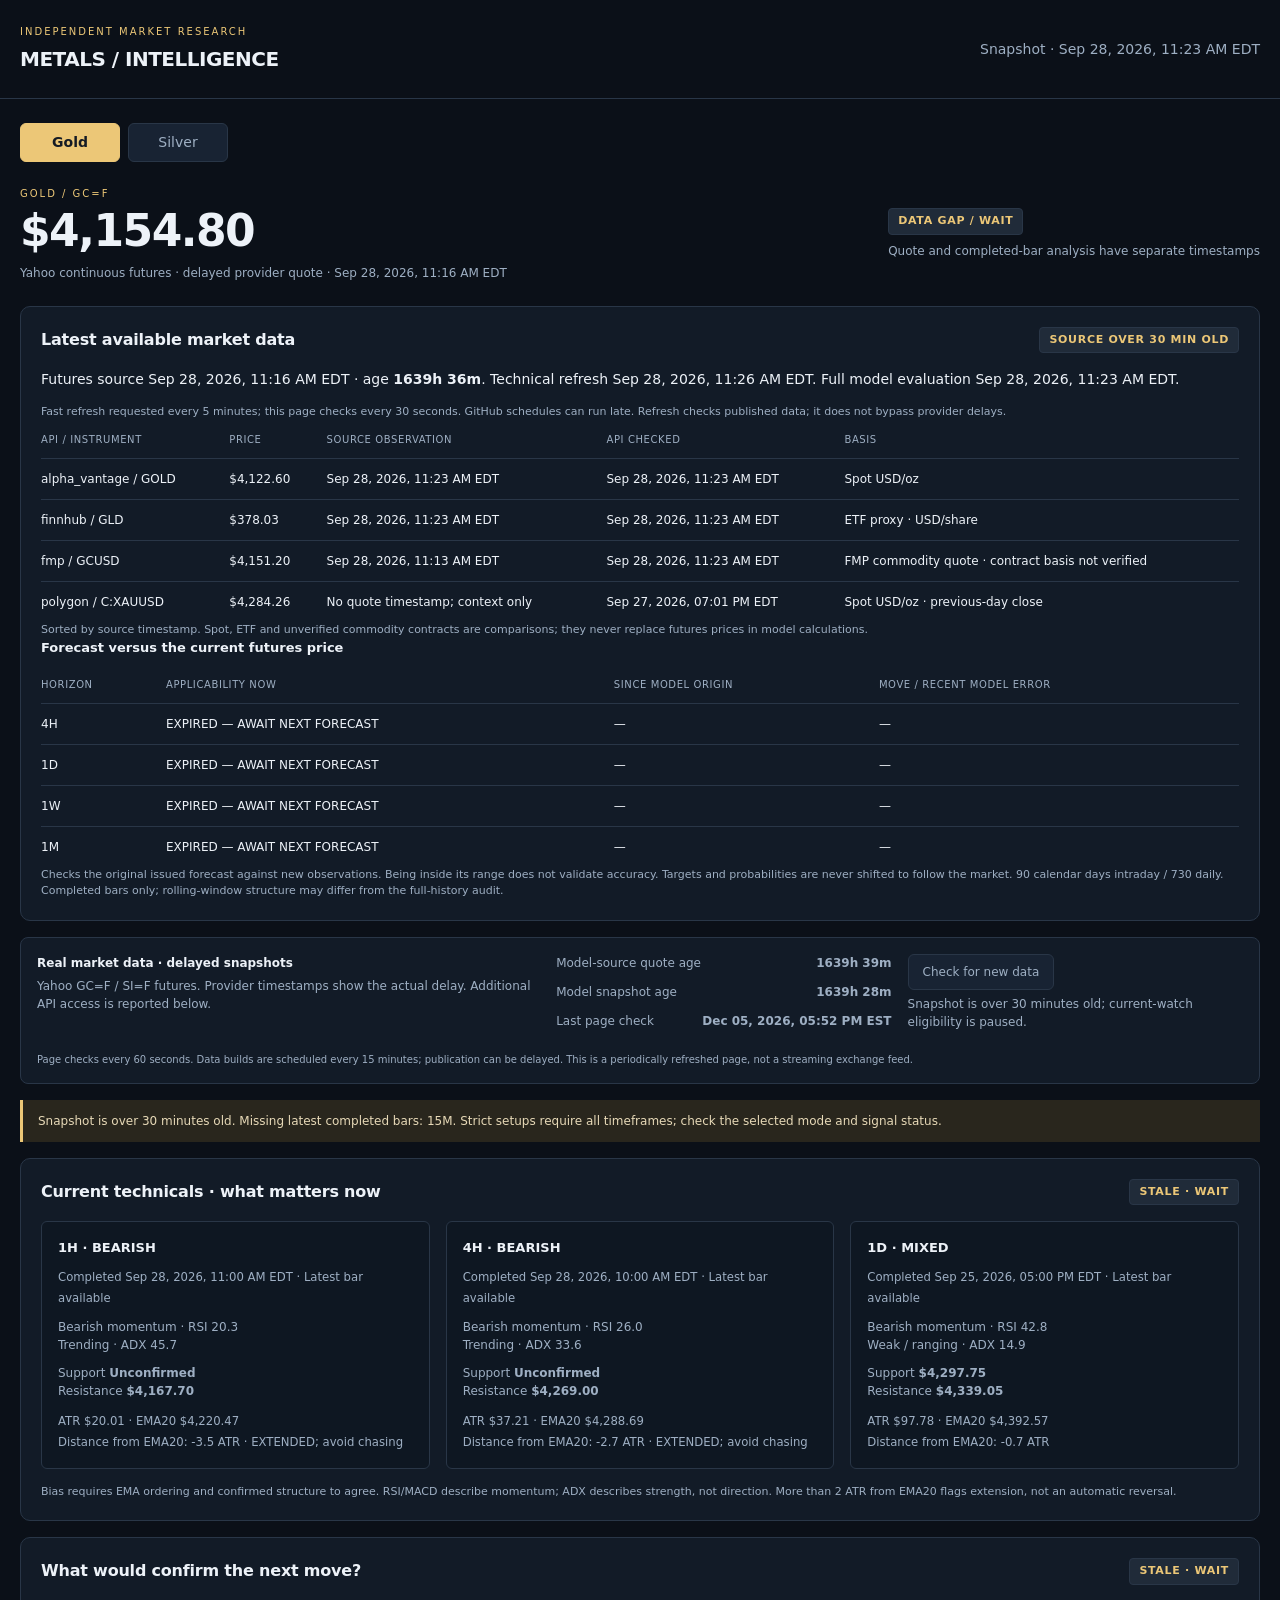
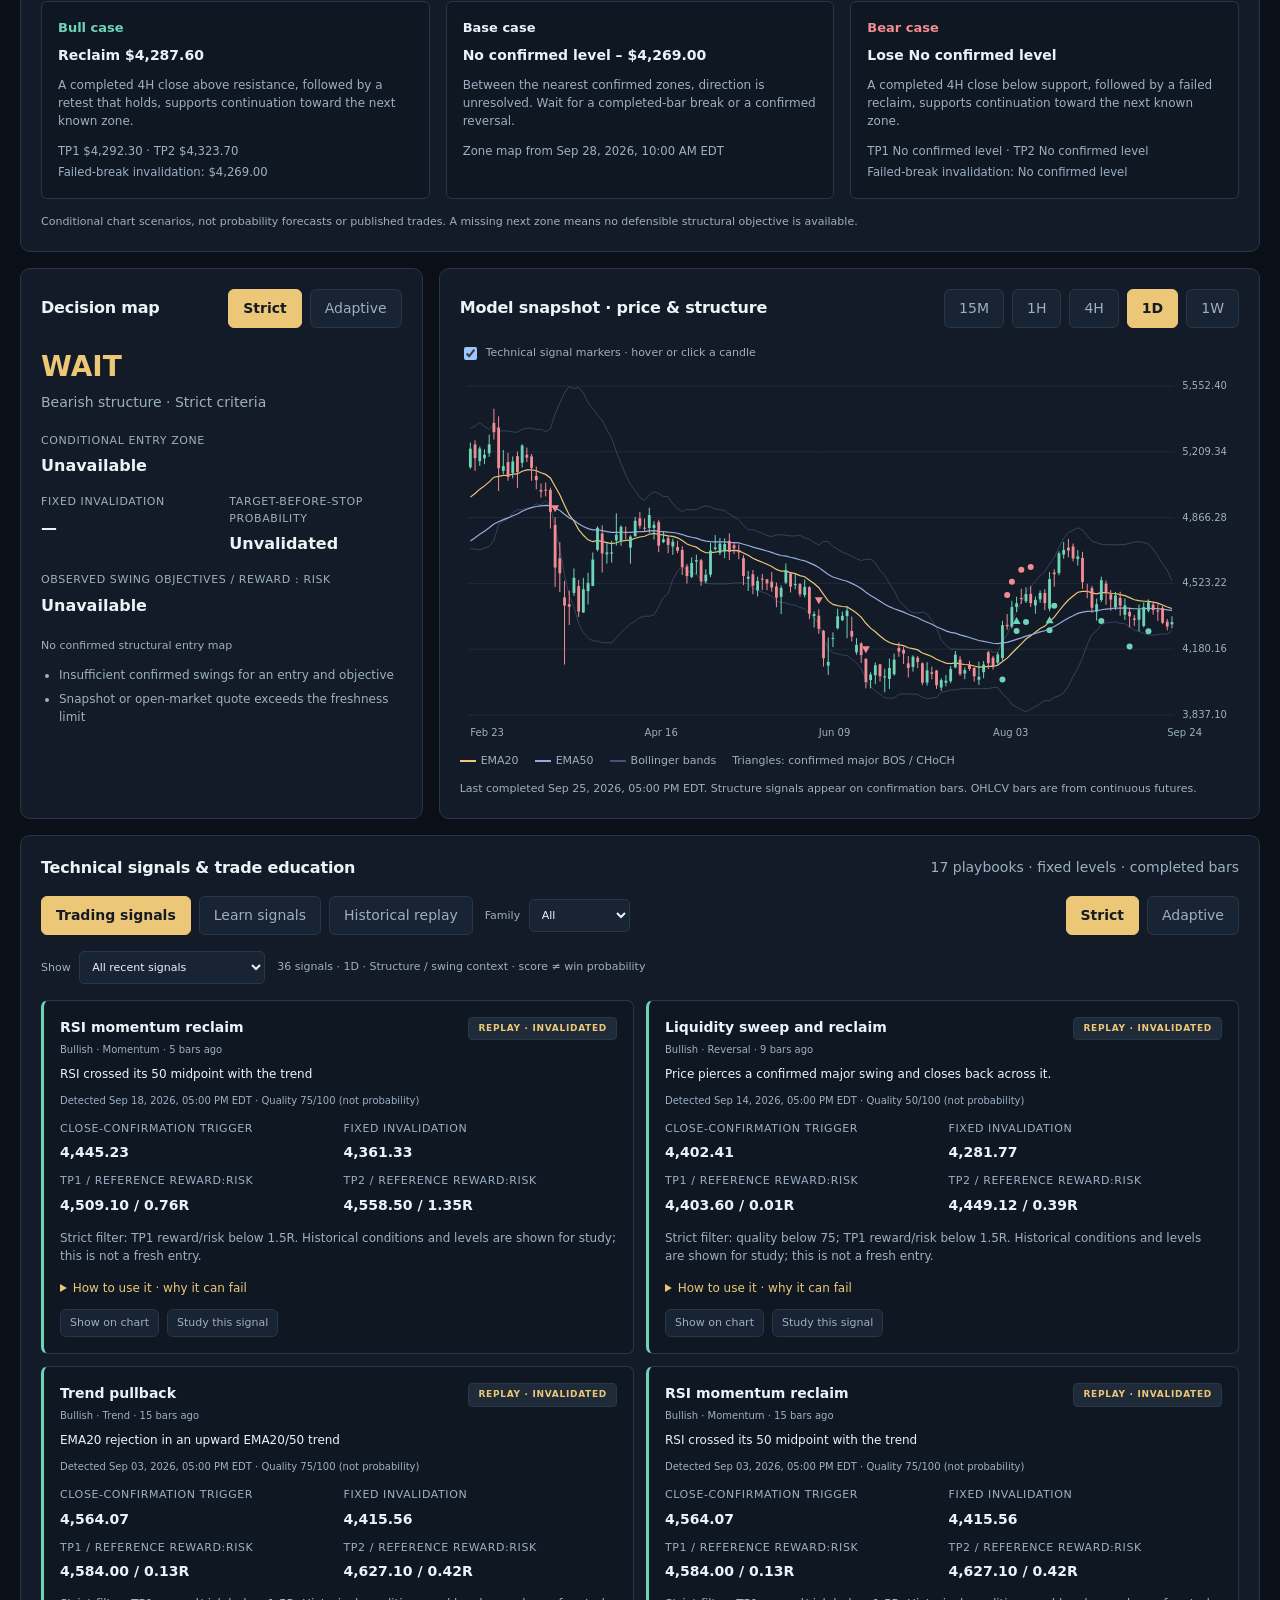
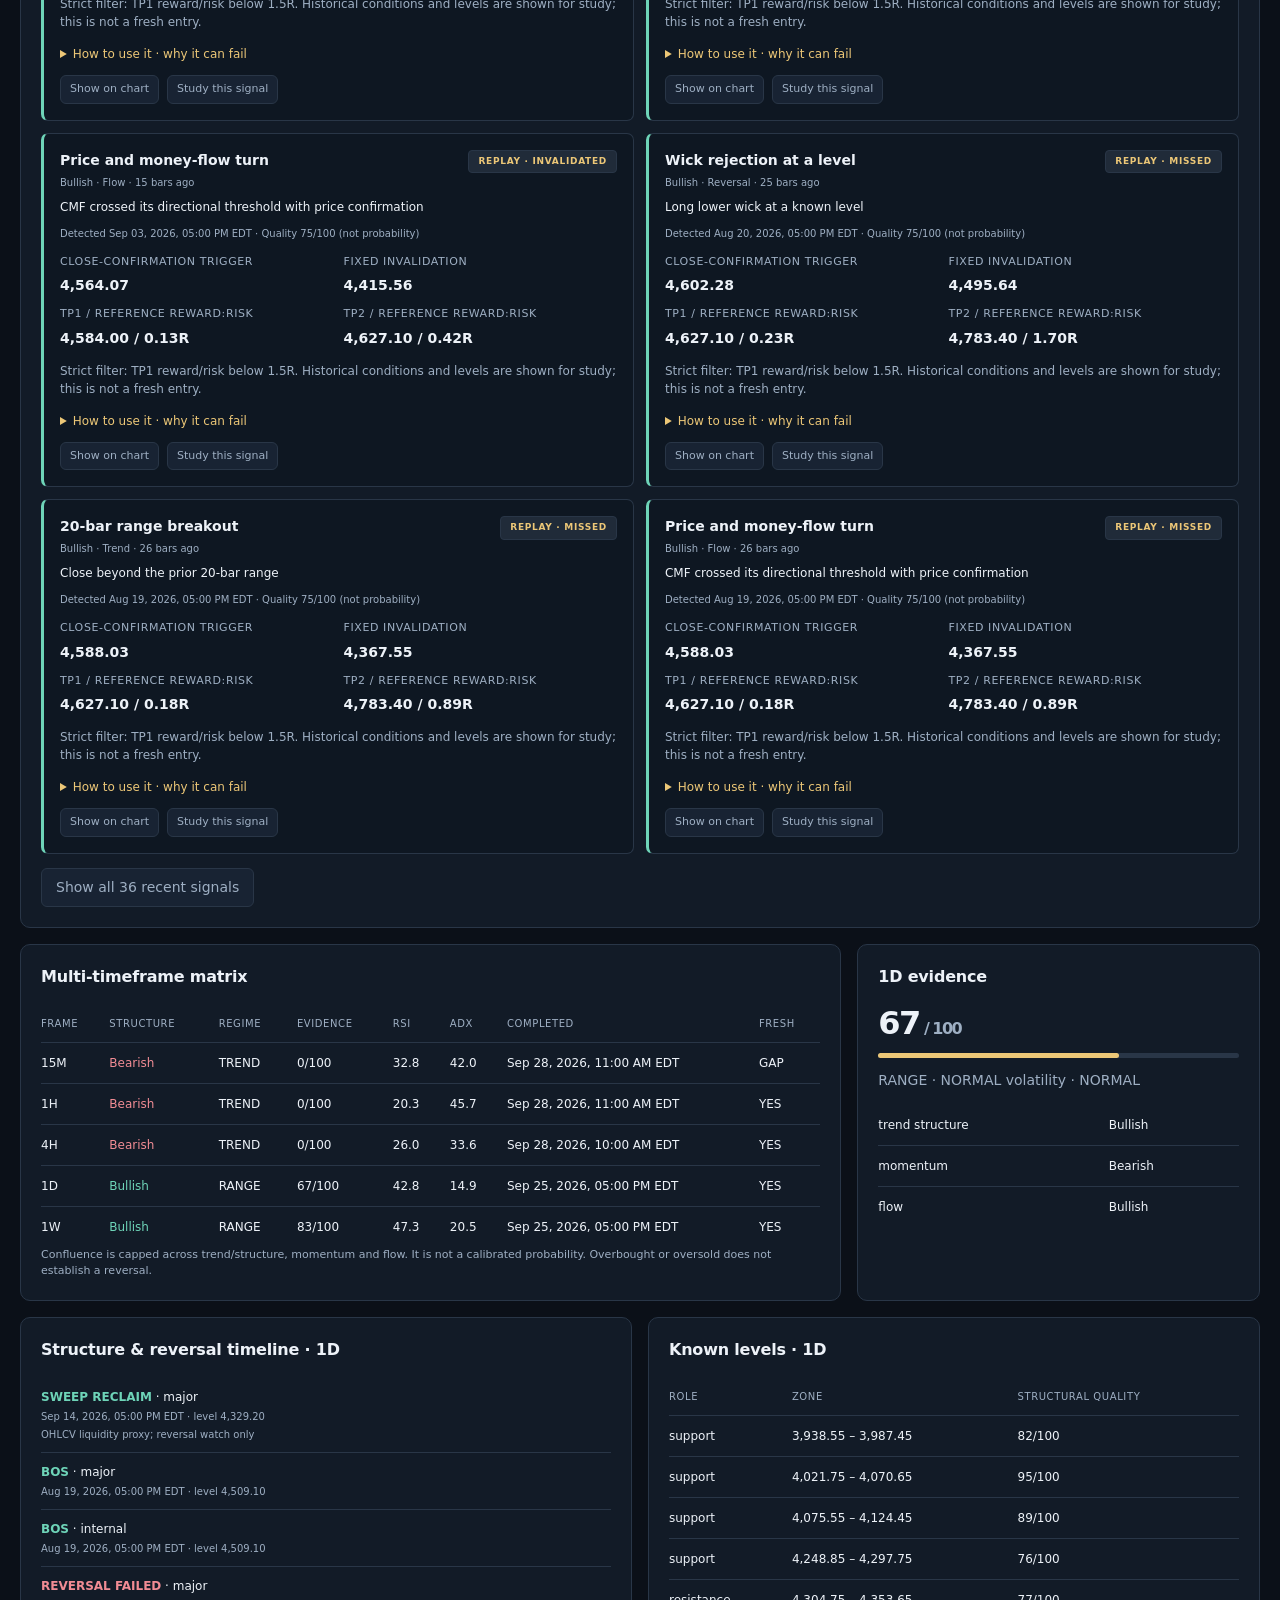
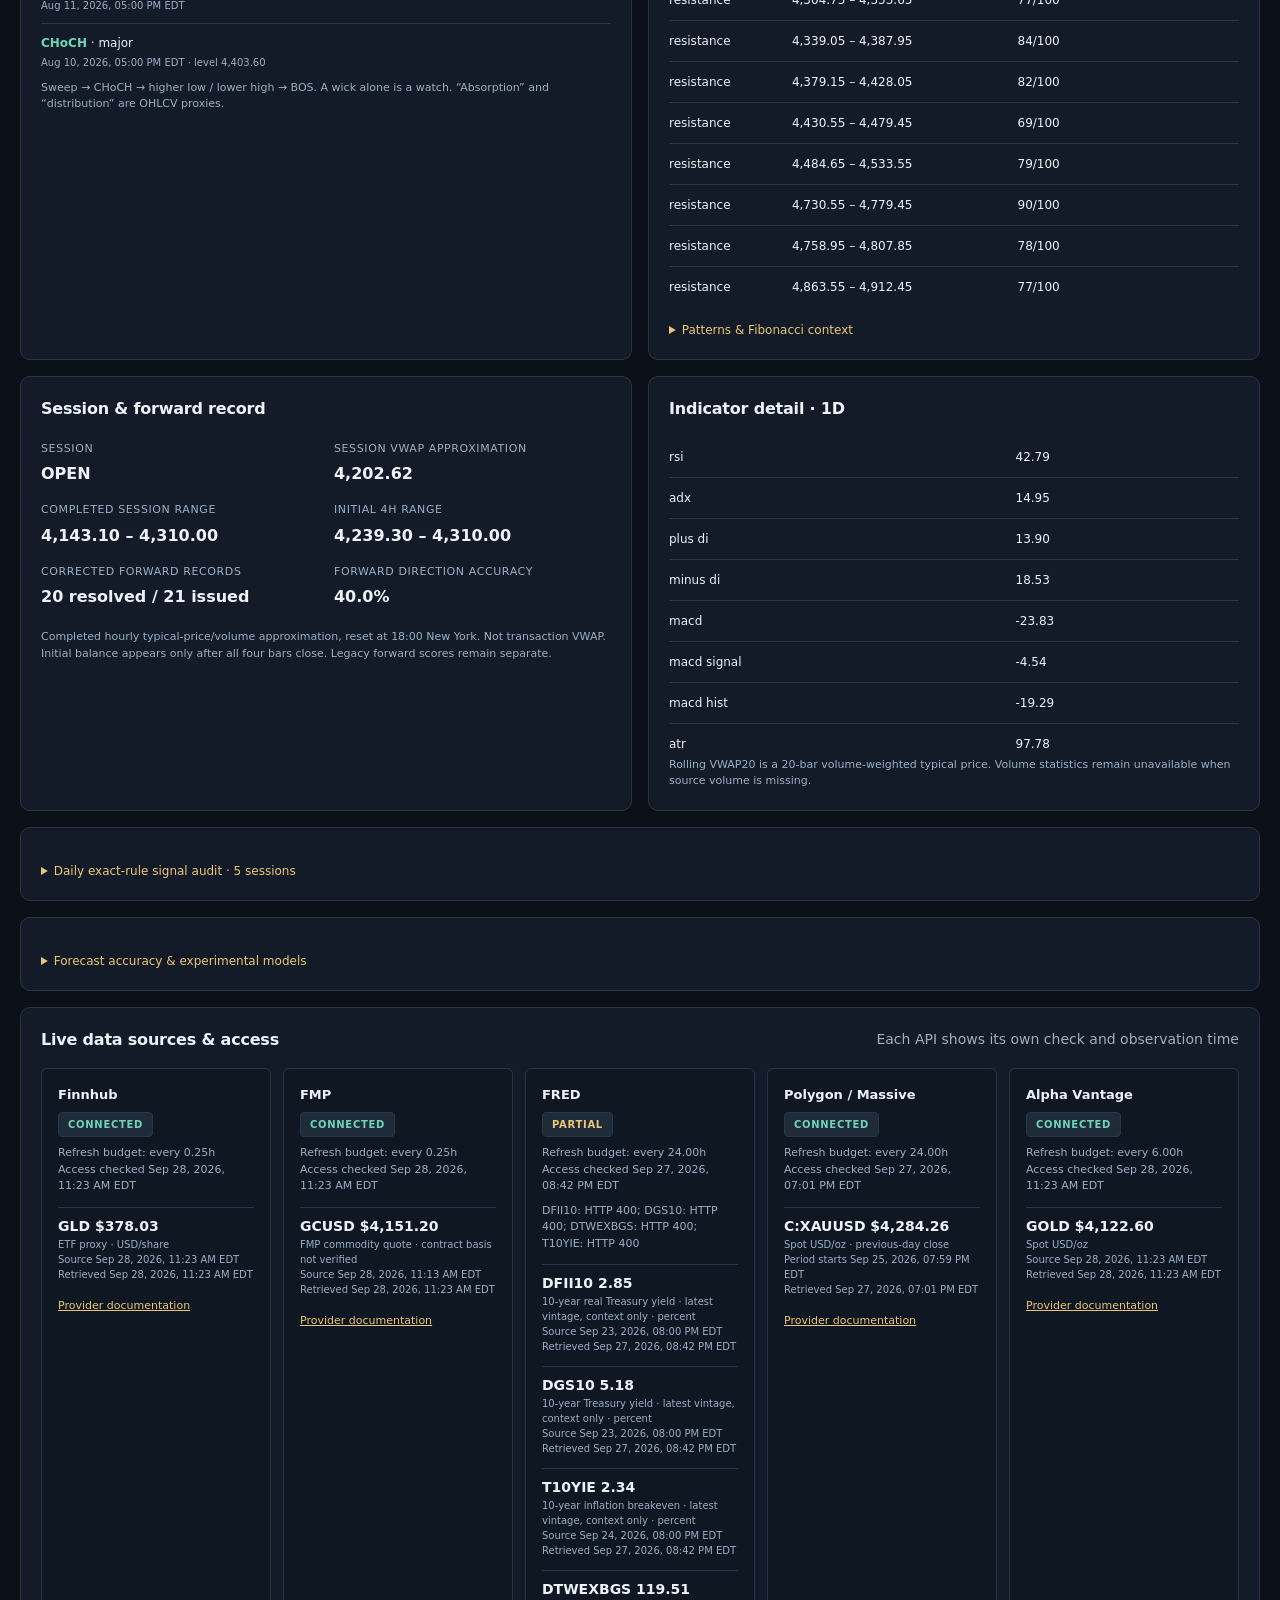
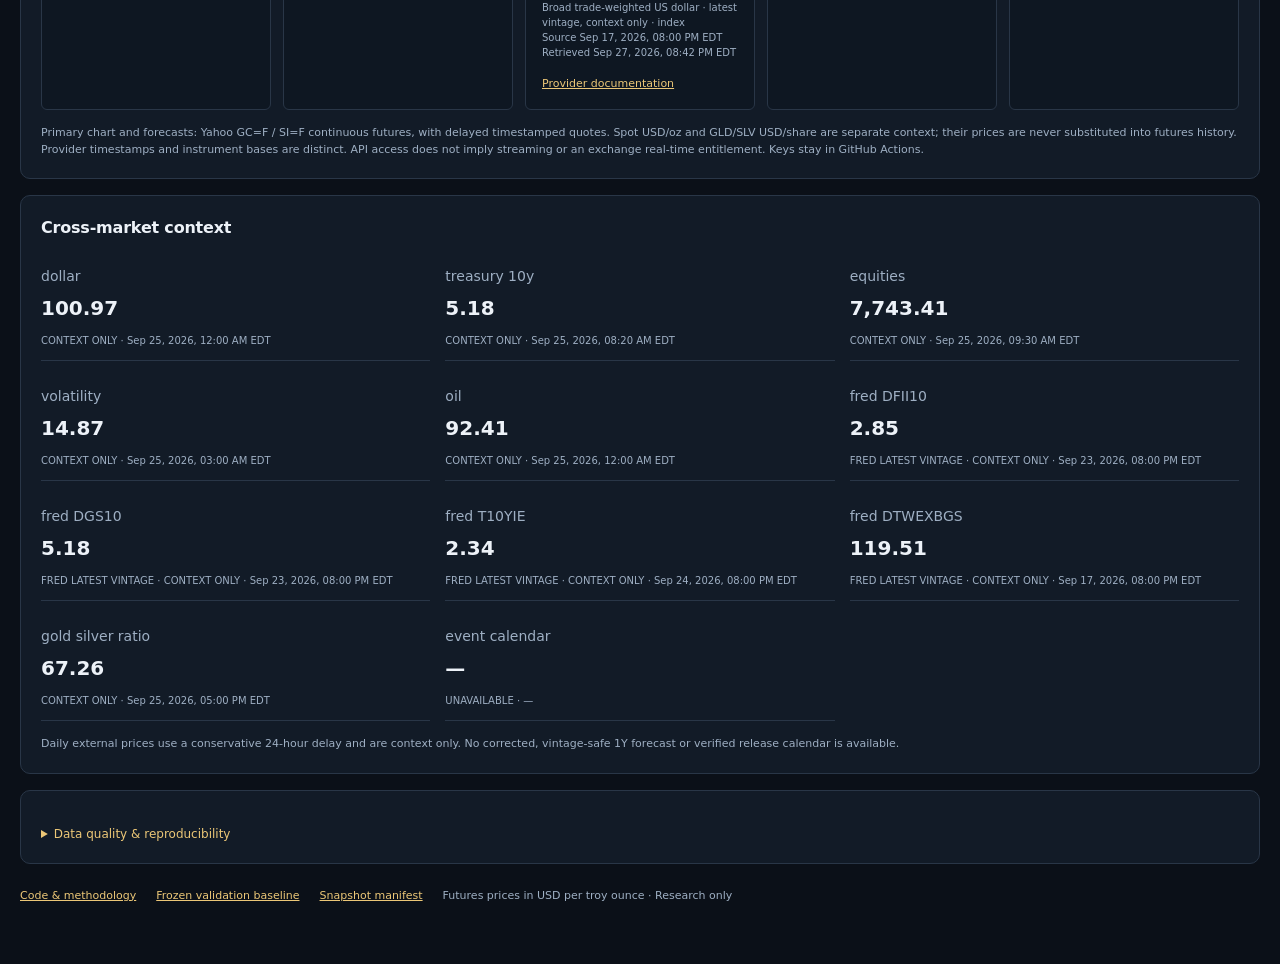
==== index.html @ 4da3e361 "Display Eastern timestamps and evaluate robust calibrated metals forecasts" ====
<!doctype html>
<html lang="en"><head><meta charset="utf-8"><meta name="viewport" content="width=device-width,initial-scale=1"><meta name="theme-color" content="#0b1018"><title>Metals Intelligence · Gold & Silver</title>
<style>
:root{color-scheme:dark;--bg:#0b1018;--panel:#121b27;--line:#293647;--text:#edf2f8;--muted:#9eafc3;--gold:#ecc777;--green:#6ed4b8;--red:#f18c94}*{box-sizing:border-box}body{margin:0;background:var(--bg);color:var(--text);font:14px/1.5 system-ui,-apple-system,Segoe UI,sans-serif}button,a{touch-action:manipulation}button{font:inherit;cursor:pointer}button:focus-visible,a:focus-visible{outline:2px solid var(--gold);outline-offset:3px}header{border-bottom:1px solid var(--line);padding:24px max(20px,calc((100vw - 1400px)/2));display:flex;justify-content:space-between;gap:20px;align-items:center}.brand{font-size:20px;font-weight:750;letter-spacing:-.5px}.eyebrow{text-transform:uppercase;letter-spacing:2px;font-size:10px;color:var(--gold);margin-bottom:5px}main{max-width:1440px;margin:auto;padding:24px 20px 60px}.muted,small{color:var(--muted)}.tabs,.controls{display:flex;gap:8px;flex-wrap:wrap}button{background:#182333;color:var(--muted);border:1px solid var(--line);border-radius:6px;padding:8px 14px}button[aria-pressed=true]{background:var(--gold);border-color:var(--gold);color:#151b24;font-weight:700}.asset-tabs button{min-width:100px}.topline{display:flex;justify-content:space-between;align-items:center;gap:20px;margin:24px 0}.price{font-size:44px;line-height:1.15;font-variant-numeric:tabular-nums;font-weight:700;letter-spacing:-1.5px}.symbol{font-size:12px;color:var(--muted);margin-top:7px}.badge{display:inline-block;padding:4px 9px;border:1px solid var(--line);border-radius:4px;font-size:11px;font-weight:750;letter-spacing:.7px;background:#202b39}.badge.wait{color:var(--gold)}.badge.up{color:var(--green)}.badge.down{color:var(--red)}.grid{display:grid;grid-template-columns:repeat(12,minmax(0,1fr));gap:16px}.panel{background:var(--panel);border:1px solid var(--line);border-radius:10px;padding:20px;min-width:0}.span4{grid-column:span 4}.span6{grid-column:span 6}.span8{grid-column:span 8}.span12{grid-column:span 12}h1,h2,h3,p{margin-top:0}h1{font-size:20px;margin-bottom:5px}h2{font-size:16px;letter-spacing:-.2px;margin-bottom:16px}h3{font-size:13px;margin-bottom:8px}.panel-head{display:flex;align-items:center;justify-content:space-between;gap:14px;margin-bottom:16px}.panel-head h2{margin:0}.setup-state{font-size:28px;font-weight:750;margin:18px 0 4px;color:var(--gold)}.metrics{display:grid;grid-template-columns:repeat(2,minmax(0,1fr));gap:16px;margin:20px 0}.metric span{display:block;color:var(--muted);font-size:11px;text-transform:uppercase;letter-spacing:.6px;margin-bottom:5px}.metric strong{font-size:16px;font-weight:650;font-variant-numeric:tabular-nums}.metric.wide{grid-column:1/-1}.reasons{padding-left:18px;color:var(--muted);font-size:12px;margin-bottom:0}.reasons li{margin:6px 0}.forecast-grid{display:grid;grid-template-columns:repeat(4,minmax(0,1fr));gap:12px}.forecast{padding:16px;background:#0e1722;border:1px solid var(--line);border-radius:7px}.forecast h3{font-size:14px}.forecast .headline{font-size:21px;font-weight:700;margin:10px 0}.forecast small{font-size:11px}details{margin-top:14px}summary{cursor:pointer;color:var(--gold);font-size:12px}details p{font-size:12px;color:var(--muted);margin:10px 0}.chart-wrap{height:370px;position:relative}canvas{width:100%;height:100%;display:block}.chart-tip{position:absolute;top:8px;left:8px;background:#0b1018e8;color:var(--text);font-size:11px;pointer-events:none;padding:6px;border-radius:3px;display:none}.legend{display:flex;gap:16px;font-size:11px;color:var(--muted);margin:12px 0;flex-wrap:wrap}.legend i{display:inline-block;width:16px;height:2px;vertical-align:middle;margin-right:5px}.table-wrap{overflow-x:auto}table{border-collapse:collapse;width:100%;font-size:12px;font-variant-numeric:tabular-nums}th{text-align:left;color:var(--muted);font-weight:500;font-size:10px;text-transform:uppercase;letter-spacing:.6px}td,th{padding:11px 8px;border-bottom:1px solid var(--line);white-space:nowrap}td:first-child,th:first-child{padding-left:0}tr:last-child td{border-bottom:0}.uptext{color:var(--green)}.downtext{color:var(--red)}.event-list{max-height:290px;overflow:auto}.event{padding:10px 0;border-bottom:1px solid var(--line);font-size:12px}.event:last-child{border:0}.event strong{font-weight:600}.event small{display:block;font-size:10px;margin-top:3px}.context-grid{display:grid;grid-template-columns:repeat(3,minmax(0,1fr));gap:15px}.context-item{border-bottom:1px solid var(--line);padding:10px 0}.context-item strong{display:block;font-size:20px;margin:6px 0}.context-item small{font-size:10px}.notice{padding:12px 15px;margin-bottom:16px;border-left:3px solid var(--gold);background:#29261d;color:#e7d9b7;font-size:12px}.error{color:var(--red);white-space:pre-wrap}.footnote{font-size:11px;color:var(--muted);margin-bottom:0}footer{margin-top:24px;color:var(--muted);font-size:11px;display:flex;gap:20px;flex-wrap:wrap}a{color:var(--gold)}.loading{padding:70px 0;color:var(--muted)}.scorebar{height:5px;border-radius:3px;background:#293647;margin:12px 0}.scorebar span{display:block;height:5px;background:var(--gold);border-radius:3px}.hidden{display:none}
@media(max-width:1000px){.span4,.span8{grid-column:span 12}.forecast-grid{grid-template-columns:repeat(2,minmax(0,1fr))}.chart-wrap{height:330px}}@media(max-width:650px){header{align-items:flex-start;padding:20px}.brand{font-size:17px}header .muted{font-size:10px}.span6{grid-column:span 12}.panel{padding:15px}.topline{align-items:flex-start;flex-direction:column}.price{font-size:36px}.context-grid{grid-template-columns:repeat(2,minmax(0,1fr))}.panel-head{align-items:flex-start;flex-direction:column}.controls button{padding:6px 10px}.forecast-grid{gap:8px}.forecast{padding:12px}.chart-wrap{height:290px}main{padding:20px 12px 40px}}
</style><link rel="stylesheet" href="assets/signals.css">
<link rel="stylesheet" href="assets/evidence.css?v=3"></head><body>
<header><div><div class="eyebrow">Independent market research</div><div class="brand">METALS / INTELLIGENCE</div></div><div class="muted" id="snapshot-time">Loading snapshot…</div></header>
<main><nav class="tabs asset-tabs" aria-label="Asset"><button id="gold-tab" data-asset="gold" aria-pressed="true">Gold</button><button id="silver-tab" data-asset="silver" aria-pressed="false">Silver</button></nav>
<div id="loading" class="loading" role="status">Loading the latest coherent market snapshot…</div><div id="app" class="hidden" data-asset="gold"></div>
<footer><a href="https://github.com/samin110597-create/Gold-Price-Prediction-LSTM">Code & methodology</a><a href="https://github.com/samin110597-create/Gold-Price-Prediction-LSTM/blob/master/VALIDATION_BASELINE.md">Frozen validation baseline</a><a href="data/run_manifest.json">Snapshot manifest</a><span>Futures prices in USD per troy ounce · Research only</span></footer>
</main>
<script src="assets/time.js?v=1"></script>
<script src="assets/signals.js?v=2"></script>
<script src="assets/evidence.js?v=7"></script>
<script src="assets/feed.js?v=4"></script>
<script src="assets/live.js?v=1"></script>
<script>
'use strict';
let data,asset='gold',mode='Strict',tf='1d';
const $=s=>document.querySelector(s);
const escape=s=>String(s??'—').replace(/[&<>"']/g,c=>({'&':'&amp;','<':'&lt;','>':'&gt;','"':'&quot;',"'":'&#39;'}[c]));
const n=(x,d=2)=>Number.isFinite(x)?x.toLocaleString('en-US',{minimumFractionDigits:d,maximumFractionDigits:d}):'—';
const pct=x=>Number.isFinite(x)?n(x*100,1)+'%':'—';
const pp=x=>Number.isFinite(x)?(x>0?'+':'')+n(x*100,1)+' pp':'—';
const time=easternTime;
const direction=d=>d>0?'Bullish':d<0?'Bearish':'Neutral';
const badge=(text,kind='wait')=>'<span class="badge '+kind+'">'+escape(text)+'</span>';
function render(){
const a=data.assets[asset],snapshotStale=snapshotIsStale()||quoteIsStale(),s={...a.setups[mode]},detail=a.timeframes[tf],e=detail.evidence;
if(snapshotStale){s.action='WAIT';s.reasons=[...s.reasons,'Snapshot or open-market quote exceeds the freshness limit']}
$('#app').classList.remove('hidden');$('#app').dataset.asset=asset;$('#app').dataset.runId=data.run_id;
$('#snapshot-time').textContent='Snapshot · '+time(data.asof);
document.querySelectorAll('[data-asset]').forEach(b=>{if(b.tagName==='BUTTON')b.setAttribute('aria-pressed',b.dataset.asset===asset)});
const current=currentAsset(),displayQuote=newestFuturesQuote();
const technical=current||a,technicalStale=Date.now()-Date.parse(current?.asof||data.asof)>1800000;
const levels=detail.structure.levels;
const fcards=forecastCards(a,snapshotStale);
const indicators=['rsi','adx','plus_di','minus_di','macd','macd_signal','macd_hist','atr','stoch_k','stoch_d','mfi','cmf','relative_volume','rolling_vwap20','ema9','ema20','ema50','ema100','ema200','sma50','sma200','bb_upper','bb_lower','donchian_high','donchian_low'];
$('#app').innerHTML=
'<div class="topline"><div><div class="eyebrow">'+a.name+' / '+a.symbol+'</div><div class="price" data-testid="price">$'+n(displayQuote.price)+'</div><div class="symbol">'+escape(displayQuote.basis)+' · '+time(displayQuote.time)+'</div></div><div>'+badge(a.fresh&&!snapshotStale?'LATEST COMPLETED BARS':'DATA GAP / WAIT',a.fresh&&!snapshotStale?'up':'wait')+'<div class="symbol">Quote and completed-bar analysis have separate timestamps</div></div></div>'+
currentPanel()+feedPanel()+
((!a.fresh||snapshotStale)?'<div class="notice">'+(snapshotIsStale()?'Snapshot is over 30 minutes old. ':quoteIsStale()?'Quote or intraday bars are stale. ':'')+'Missing latest completed bars: '+escape(Object.entries(a.timeframes).filter(([t,d])=>!d.quality.latest_expected_bar_present).map(([t])=>t.toUpperCase()).join(', ')||'none')+'. Strict setups require all timeframes; check the selected mode and signal status.</div>':'')+
'<div class="grid">'+technicalBrief(technical,technicalStale)+
pricePaths(technical,technicalStale||!technical.technical_brief.rows.find(r=>r.timeframe==='4H')?.fresh)+
'<section class="panel span4"><div class="panel-head"><h2>Decision map</h2><div class="controls"><button data-mode="Strict" aria-pressed="'+(mode==='Strict')+'">Strict</button><button data-mode="Adaptive" aria-pressed="'+(mode==='Adaptive')+'">Adaptive</button></div></div><div class="setup-state" data-testid="setup-state">'+escape(s.action)+'</div><div class="muted">'+direction(s.direction)+' structure · '+escape(mode)+' criteria</div><div class="metrics"><div class="metric wide"><span>Conditional entry zone</span><strong>'+(s.entry_zone?'$'+n(s.entry_zone[0])+' – $'+n(s.entry_zone[1]):'Unavailable')+'</strong></div><div class="metric"><span>Fixed invalidation</span><strong>'+n(s.stop)+'</strong></div><div class="metric"><span>Target-before-stop probability</span><strong>Unvalidated</strong></div><div class="metric wide"><span>Observed swing objectives / reward : risk</span><strong>'+(s.targets.length?s.targets.map((t,i)=>n(t)+' / '+n(s.risk_reward[i])+'R').join(' · '):'Unavailable')+'</strong></div></div><p class="footnote">'+escape(s.trigger||'No confirmed structural entry map')+'</p><ul class="reasons">'+s.reasons.map(r=>'<li>'+escape(r)+'</li>').join('')+'</ul>'+(s.issued_at?'<p class="footnote" style="margin-top:14px">Levels frozen '+time(s.issued_at)+' · '+escape(s.id)+'</p>':'')+'</section>'+
'<section class="panel span8"><div class="panel-head"><h2>Model snapshot · price & structure</h2><div class="controls" aria-label="Chart timeframe">'+['15m','1h','4h','1d','1w'].map(t=>'<button data-tf="'+t+'" aria-pressed="'+(tf===t)+'">'+t.toUpperCase()+'</button>').join('')+'</div></div><label class="marker-control"><input type="checkbox" id="signal-markers" '+(signalMarkers?'checked':'')+'> Technical signal markers · hover or click a candle</label><div class="chart-wrap"><canvas id="chart" role="img" aria-label="'+a.name+' '+tf+' completed candlestick chart"></canvas><div id="chart-tip" class="chart-tip"></div></div><div class="legend"><span><i style="background:#ecc777"></i>EMA20</span><span><i style="background:#97acde"></i>EMA50</span><span><i style="background:#445573"></i>Bollinger bands</span><span>Triangles: confirmed major BOS / CHoCH</span></div><p class="footnote">Last completed '+time(detail.last_completed)+'. Structure signals appear on confirmation bars. OHLCV bars are from continuous futures.</p></section>'+
signalPanel(a,detail)+
'<section class="panel span8"><h2>Multi-timeframe matrix</h2><div class="table-wrap"><table><thead><tr><th>Frame</th><th>Structure</th><th>Regime</th><th>Evidence</th><th>RSI</th><th>ADX</th><th>Completed</th><th>Fresh</th></tr></thead><tbody>'+Object.entries(a.timeframes).map(([t,d])=>'<tr><td>'+t.toUpperCase()+'</td><td class="'+(d.structure.direction>0?'uptext':d.structure.direction<0?'downtext':'')+'">'+direction(d.structure.direction)+'</td><td>'+d.evidence.regime+'</td><td>'+n(d.evidence.score,0)+'/100</td><td>'+n(d.indicators.rsi,1)+'</td><td>'+n(d.indicators.adx,1)+'</td><td>'+time(d.last_completed)+'</td><td>'+ (d.quality.latest_expected_bar_present?'YES':'GAP')+'</td></tr>').join('')+'</tbody></table></div><p class="footnote">Confluence is capped across trend/structure, momentum and flow. It is not a calibrated probability. Overbought or oversold does not establish a reversal.</p></section>'+
'<section class="panel span4"><h2>'+tf.toUpperCase()+' evidence</h2><div class="price" style="font-size:32px">'+n(e.score,0)+'<small style="font-size:16px"> / 100</small></div><div class="scorebar"><span style="width:'+e.score+'%"></span></div><p class="muted">'+escape(e.regime)+' · '+escape(e.volatility)+' volatility · '+escape(e.extension)+'</p><div class="table-wrap"><table>'+Object.entries(e.votes).map(([k,v])=>'<tr><td>'+escape(k.replaceAll('_',' '))+'</td><td>'+direction(v)+'</td></tr>').join('')+'</table></div></section>'+
'<section class="panel span6"><h2>Structure & reversal timeline · '+tf.toUpperCase()+'</h2><div class="event-list">'+detail.structure.events.slice(-16).reverse().map(ev=>'<div class="event"><strong class="'+(ev.direction>0?'uptext':'downtext')+'">'+escape(ev.kind.replaceAll('_',' '))+'</strong> · '+escape(ev.scope)+'<small>'+time(ev.time)+(ev.level?' · level '+n(ev.level):'')+'</small>'+(ev.note?'<small>'+escape(ev.note)+'</small>':'')+'</div>').join('')+'</div><p class="footnote" style="margin-top:12px">Sweep → CHoCH → higher low / lower high → BOS. A wick alone is a watch. “Absorption” and “distribution” are OHLCV proxies.</p></section>'+
'<section class="panel span6"><h2>Known levels · '+tf.toUpperCase()+'</h2><div class="table-wrap"><table><thead><tr><th>Role</th><th>Zone</th><th>Structural quality</th></tr></thead><tbody>'+levels.map(l=>'<tr><td>'+l.role+'</td><td>'+n(l.zone[0])+' – '+n(l.zone[1])+'</td><td>'+n(l.quality,0)+'/100</td></tr>').join('')+'</tbody></table></div><details><summary>Patterns & Fibonacci context</summary>'+detail.context.patterns.map(p=>'<p>'+escape(p.name)+' · '+escape(p.state)+' · neckline '+n(p.neckline)+' · objective '+n(p.objective)+'<br>'+escape(p.basis)+'</p>').join('')+'<p>'+detail.context.fibonacci.map(v=>pct(v.ratio)+': '+n(v.price)).join(' · ')+'</p><p>'+escape(detail.context.elliott)+'<br>'+escape(detail.context.wyckoff)+'</p></details></section>'+
'<section class="panel span6"><h2>Session & forward record</h2><div class="metrics"><div class="metric"><span>Session</span><strong>'+escape(a.session.status)+'</strong></div><div class="metric"><span>Session VWAP approximation</span><strong>'+n(a.session.session_vwap)+'</strong></div><div class="metric"><span>Completed session range</span><strong>'+n(a.session.low)+' – '+n(a.session.high)+'</strong></div><div class="metric"><span>Initial 4H range</span><strong>'+n(a.session.initial_four_hour_low)+' – '+n(a.session.initial_four_hour_high)+'</strong></div><div class="metric"><span>Corrected forward records</span><strong>'+a.forward.resolved+' resolved / '+a.forward.issued+' issued</strong></div><div class="metric"><span>Forward direction accuracy</span><strong>'+pct(a.forward.directional_accuracy)+'</strong></div></div><p class="footnote">'+escape(a.session.vwap_note||'Exchange session closed; no current-session VWAP')+' Initial balance appears only after all four bars close. Legacy forward scores remain separate.</p></section>'+
'<section class="panel span6"><h2>Indicator detail · '+tf.toUpperCase()+'</h2><div class="table-wrap" style="max-height:320px;overflow:auto"><table><tbody>'+indicators.map(k=>'<tr><td>'+escape(k.replaceAll('_',' '))+'</td><td>'+n(detail.indicators[k],k==='cmf'?3:2)+'</td></tr>').join('')+'</tbody></table></div><p class="footnote">Rolling VWAP20 is a 20-bar volume-weighted typical price. Volume statistics remain unavailable when source volume is missing.</p></section>'+
'<section class="panel span12"><details><summary>Daily exact-rule signal audit · 5 sessions</summary><div class="table-wrap"><table><thead><tr><th>Rule</th><th>Origins</th><th>Hit rate</th><th>Prior baseline</th><th>Edge</th><th>Status</th></tr></thead><tbody>'+Object.entries(a.signal_audit||{}).map(([k,v])=>'<tr><td>'+escape(k)+'</td><td>'+v.n+'</td><td>'+pct(v.hit_rate)+'</td><td>'+pct(v.baseline)+'</td><td>'+pp(v.edge)+'</td><td>'+escape(v.status)+'</td></tr>').join('')+'</tbody></table></div><p>Exact confirmed-event rules, nonoverlapping labels within each family. Descriptive results do not validate target-before-stop entries.</p><a href="data/validation/'+asset+'_signals.json">Full signal origins</a></details></section>'+ 
'<section class="panel span12"><details id="forecast-review"><summary>Forecast accuracy & experimental models</summary><p>Forecasts that fail the accuracy checks are withheld from trading decisions. The technical scenarios above require price confirmation and are not model probabilities.</p><p>4H = 4 trading hourly bars · 1D / 1W / 1M = 1 / 5 / 21 sessions</p><div class="forecast-grid">'+fcards+'</div></details></section>'+
providerPanel()+
'<section class="panel span12"><h2>Cross-market context</h2><div class="context-grid">'+Object.entries(data.context).map(([k,v])=>'<div class="context-item"><span class="muted">'+escape(k.replaceAll('_',' '))+'</span><strong>'+n(v.value)+'</strong><small>'+escape(v.status)+' · '+time(v.source_time)+'</small></div>').join('')+'</div><p class="footnote" style="margin-top:15px">Daily external prices use a conservative 24-hour delay and are context only. No corrected, vintage-safe 1Y forecast or verified release calendar is available.</p></section>'+
'<section class="panel span12"><details><summary>Data quality & reproducibility</summary><div class="table-wrap"><table><thead><tr><th>Frame</th><th>Missing expected</th><th>Bad OHLC</th><th>Duplicates</th><th>Forming excluded</th><th>Incomplete groups</th></tr></thead><tbody>'+Object.entries(a.timeframes).map(([t,d])=>'<tr><td>'+t+'</td>'+['missing_expected_bars','invalid_ohlc','duplicates','forming_bars_excluded','incomplete_groups_rejected'].map(k=>'<td>'+n(d.quality[k],0)+'</td>').join('')+'</tr>').join('')+'</tbody></table></div><p>'+data.limitations.map(escape).join('<br>')+'</p><p>Run '+escape(data.run_id)+'<br>Code '+escape(data.commit)+'<br>Source hash '+escape(data.source_hash)+'</p></details></section></div>';
document.querySelectorAll('[data-mode]').forEach(b=>b.onclick=()=>{mode=b.dataset.mode;render()});
document.querySelectorAll('[data-tf]').forEach(b=>b.onclick=()=>{tf=b.dataset.tf;render()});
bindSignalControls();
refreshFeedLabels();
draw();
}
function draw(){
if(!data)return;
const canvas=$('#chart');if(!canvas)return;
const rect=canvas.getBoundingClientRect(),dpr=window.devicePixelRatio||1;
canvas.width=Math.round(rect.width*dpr);canvas.height=Math.round(rect.height*dpr);
const ctx=canvas.getContext('2d');ctx.scale(dpr,dpr);
const w=rect.width,h=rect.height,pad={l:8,r:65,t:15,b:26},bars=data.assets[asset].timeframes[tf].chart;
if(!bars.length)return;
let low=Math.min(...bars.map(b=>b.low)),high=Math.max(...bars.map(b=>b.high)),space=(high-low)*.08||1;low-=space;high+=space;
const dx=(w-pad.l-pad.r)/bars.length,x=i=>pad.l+(i+.5)*dx,y=v=>pad.t+(high-v)/(high-low)*(h-pad.t-pad.b);
ctx.font='10px system-ui';ctx.fillStyle='#9eafc3';ctx.strokeStyle='#293647';ctx.lineWidth=.6;
for(let j=0;j<=5;j++){let val=low+(high-low)*j/5,yy=y(val);ctx.beginPath();ctx.moveTo(pad.l,yy);ctx.lineTo(w-pad.r,yy);ctx.stroke();ctx.fillText(n(val),w-pad.r+8,yy+3)}
for(const [key,color] of [['bb_upper','#445573'],['bb_lower','#445573'],['ema20','#ecc777'],['ema50','#97acde']]){ctx.beginPath();ctx.strokeStyle=color;ctx.lineWidth=key.startsWith('bb')?.7:1.2;let started=false;bars.forEach((b,i)=>{if(!Number.isFinite(b[key])){started=false;return}if(!started){ctx.moveTo(x(i),y(b[key]));started=true}else ctx.lineTo(x(i),y(b[key]))});ctx.stroke()}
bars.forEach((b,i)=>{const color=b.close>=b.open?'#6ed4b8':'#f18c94';ctx.strokeStyle=color;ctx.fillStyle=color;ctx.lineWidth=1;ctx.beginPath();ctx.moveTo(x(i),y(b.high));ctx.lineTo(x(i),y(b.low));ctx.stroke();ctx.fillRect(x(i)-Math.max(1,dx*.3),Math.min(y(b.open),y(b.close)),Math.max(1,dx*.6),Math.max(1,Math.abs(y(b.close)-y(b.open))))});
for(const ev of data.assets[asset].timeframes[tf].structure.events){if(ev.scope!=='major'||!['BOS','CHoCH'].includes(ev.kind))continue;const i=bars.findIndex(b=>b.time===ev.time);if(i<0)continue;const yy=ev.direction>0?y(bars[i].low)+9:y(bars[i].high)-9;ctx.fillStyle=ev.direction>0?'#6ed4b8':'#f18c94';ctx.beginPath();ctx.moveTo(x(i),yy-ev.direction*4);ctx.lineTo(x(i)-4,yy+ev.direction*3);ctx.lineTo(x(i)+4,yy+ev.direction*3);ctx.closePath();ctx.fill()}
drawSignalMarkers(ctx,data.assets[asset].timeframes[tf],bars,x,y);
ctx.fillStyle='#9eafc3';for(let i=0;i<bars.length;i+=Math.max(1,Math.floor(bars.length/4)))ctx.fillText(easternDate(bars[i].time),x(i),h-5);
canvas.onpointermove=ev=>{let i=Math.max(0,Math.min(bars.length-1,Math.floor((ev.clientX-canvas.getBoundingClientRect().left-pad.l)/dx)));const b=bars[i];$('#chart-tip').textContent=time(b.time)+' · O '+n(b.open)+' H '+n(b.high)+' L '+n(b.low)+' C '+n(b.close)+signalTooltip(data.assets[asset].timeframes[tf],b.time);$('#chart-tip').style.display='block'};
canvas.onclick=ev=>{const i=Math.max(0,Math.min(bars.length-1,Math.floor((ev.clientX-canvas.getBoundingClientRect().left-pad.l)/dx)));selectSignalAt(data.assets[asset].timeframes[tf],bars[i].time)};
canvas.onpointerleave=()=>{$('#chart-tip').style.display='none'};
}
document.querySelectorAll('button[data-asset]').forEach(b=>b.onclick=()=>{asset=b.dataset.asset;render()});
window.addEventListener('resize',draw);
startMarketFeed();
startCurrentMarket();
</script></body></html>
---- assets/signals.css ----
.signal-toolbar{display:flex;gap:12px;align-items:center;flex-wrap:wrap;margin-bottom:16px}.signal-toolbar label{font-size:11px;color:var(--muted)}.signal-toolbar select{font:inherit;color:var(--text);background:#182333;border:1px solid var(--line);border-radius:5px;padding:8px;margin-left:5px;max-width:200px}.signal-grid{display:grid;grid-template-columns:repeat(2,minmax(0,1fr));gap:12px}.signal-card{background:#0e1722;border:1px solid var(--line);border-left:3px solid var(--muted);border-radius:7px;padding:16px;min-width:0}.signal-card.bull{border-left-color:var(--green)}.signal-card.bear{border-left-color:var(--red)}.signal-card.selected{outline:1px solid var(--gold)}.signal-card .panel-head{margin-bottom:8px;align-items:flex-start}.signal-card h3{font-size:14px;margin-bottom:4px}.signal-card p{font-size:12px;margin-bottom:10px}.signal-card .metrics{gap:10px;margin:13px 0}.signal-card .metric strong{font-size:14px}.signal-card .badge{font-size:9px;white-space:normal}.signal-meta{font-size:10px;color:var(--muted)}.signal-actions{display:flex;gap:8px;margin-top:12px;flex-wrap:wrap}.signal-actions button{padding:5px 9px;font-size:11px}.signal-lesson{background:#0e1722;border:1px solid var(--line);border-radius:7px;padding:14px;margin-top:10px}.signal-lesson summary{font-size:13px;font-weight:650}.signal-lesson p{margin-bottom:8px}.signal-empty{padding:20px;color:var(--muted);background:#0e1722;border-radius:6px}.learning-path{display:grid;grid-template-columns:repeat(4,minmax(0,1fr));gap:12px;margin:16px 0}.learning-path div{padding:12px;background:#0e1722;border-top:2px solid var(--gold);font-size:12px}.learning-path strong{display:block;margin-bottom:5px}.learning-path span{color:var(--muted);font-size:11px}.signal-note{font-size:11px;color:var(--muted);max-width:1100px}.signal-toolbar button[aria-pressed=true]{background:var(--gold);color:#151b24}.marker-control{display:inline-flex;gap:6px;align-items:center;color:var(--muted);font-size:11px;margin-bottom:8px}.signal-table td{white-space:normal;min-width:80px}.signal-table td:first-child{min-width:180px}.signal-glossary{margin:18px 0}.signal-glossary td{white-space:normal}.lesson-sources{font-size:11px;display:flex;flex-wrap:wrap;gap:14px;margin-top:18px}.signal-mode{margin-left:auto}
@media(max-width:750px){.signal-grid{grid-template-columns:1fr}.learning-path{grid-template-columns:repeat(2,minmax(0,1fr))}.signal-mode{margin-left:0}.signal-card .panel-head{flex-direction:row}.signal-toolbar select{max-width:155px}}
---- assets/evidence.css ----
.feed-panel{border:1px solid var(--line);background:var(--panel);border-radius:8px;padding:16px;display:grid;grid-template-columns:1.5fr 1fr 1fr;gap:16px;margin:16px 0;color:var(--muted);font-size:12px}.feed-panel strong{color:var(--text)}.feed-panel p{margin:5px 0}.feed-panel>small{grid-column:1/-1}.feed-times{display:grid;gap:6px}.feed-times span{display:flex;justify-content:space-between;gap:10px}.forecast-label{font-size:11px;color:var(--muted)}.observed-price{font-size:11px;border-top:1px solid var(--line);padding-top:10px;margin:12px 0}.forecast-evidence{display:grid;grid-template-columns:1fr auto;gap:7px;font-size:11px;margin-top:15px}.forecast-evidence span{color:var(--muted)}.forecast details p{overflow-wrap:anywhere}.forecast .headline{font-variant-numeric:tabular-nums}@media(max-width:750px){.feed-panel{grid-template-columns:1fr}.forecast-grid{grid-template-columns:1fr}.feed-panel>small{grid-column:auto}}
.forecast-direction{font-size:14px;font-weight:750;margin:10px 0}.forecast-date{font-size:11px;margin:0 0 12px}.forecast-strength{font-size:11px;font-weight:650;color:var(--gold);border-left:2px solid var(--gold);padding:6px 8px;margin:12px 0}.forecast-strength small{font-weight:400}.path-grid{display:grid;grid-template-columns:repeat(3,minmax(0,1fr));gap:16px}.path-grid article,.provider-grid article{background:#0e1722;padding:16px;border:1px solid var(--line);border-radius:6px}.path-grid p{font-size:12px;color:var(--muted);margin:10px 0}.path-grid+.footnote{margin-top:15px}.provider-grid{display:grid;grid-template-columns:repeat(5,minmax(0,1fr));gap:12px;margin-bottom:15px}.provider-grid p,.provider-grid a{font-size:11px}.provider-grid p{color:var(--muted);margin:8px 0}.provider-grid .badge{font-size:10px}.provider-value{margin:12px 0;border-top:1px solid var(--line);padding-top:8px}.provider-value strong,.provider-value small{display:block}.provider-value small{font-size:10px;overflow-wrap:anywhere}@media(max-width:1100px){.provider-grid{grid-template-columns:repeat(3,minmax(0,1fr))}}@media(max-width:650px){.path-grid,.provider-grid{grid-template-columns:1fr}}
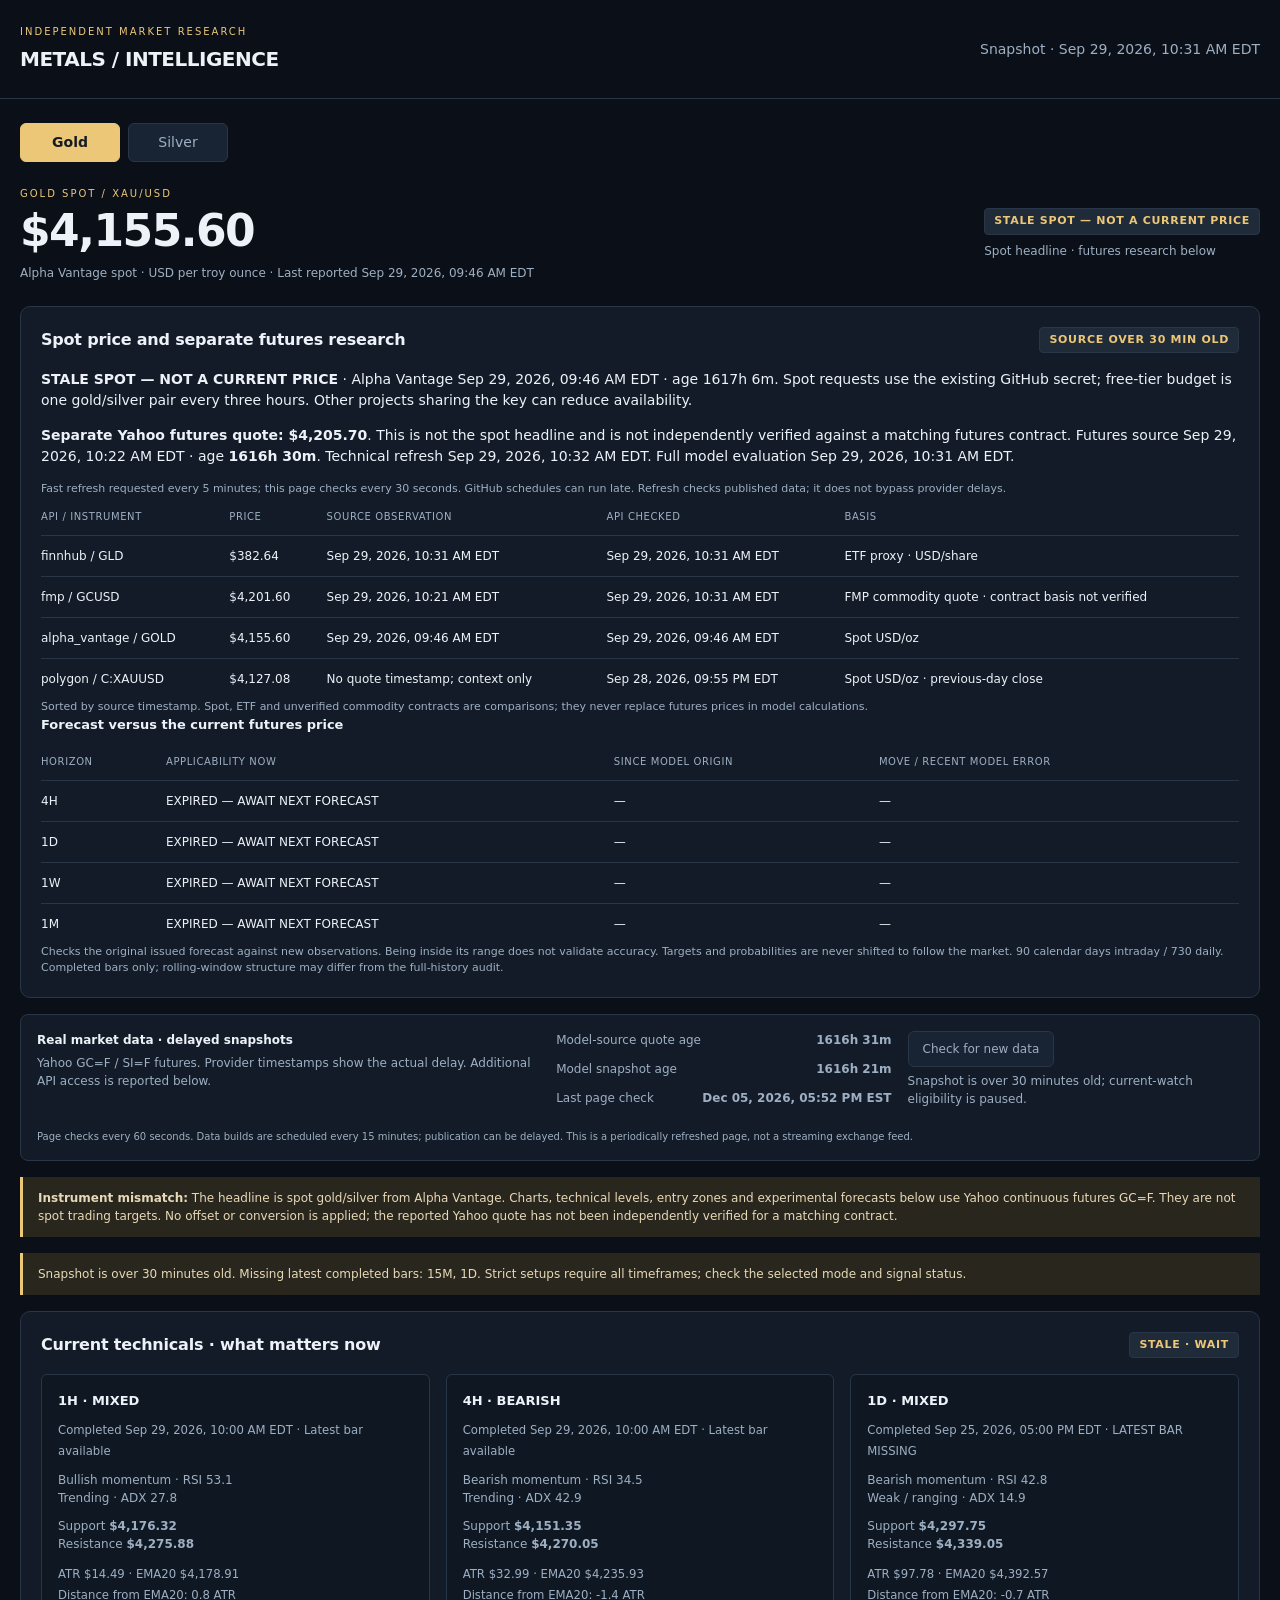
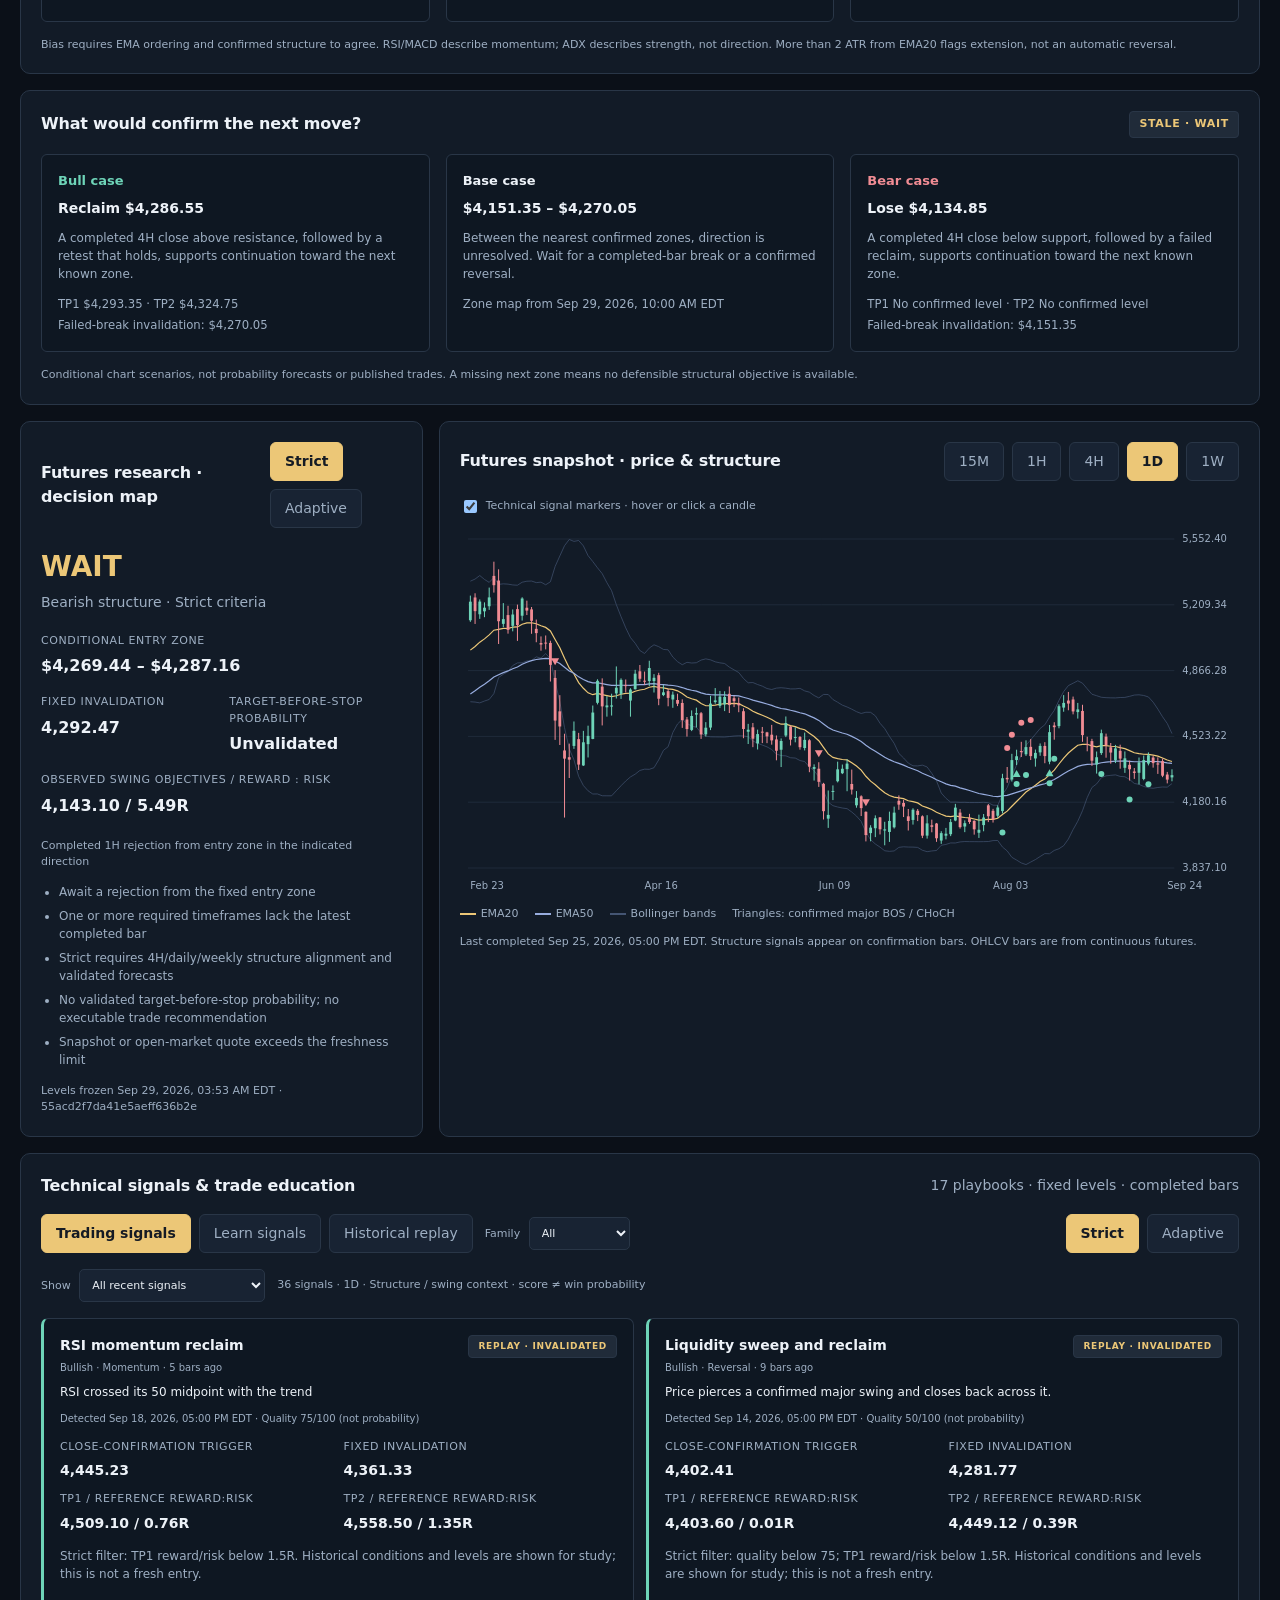
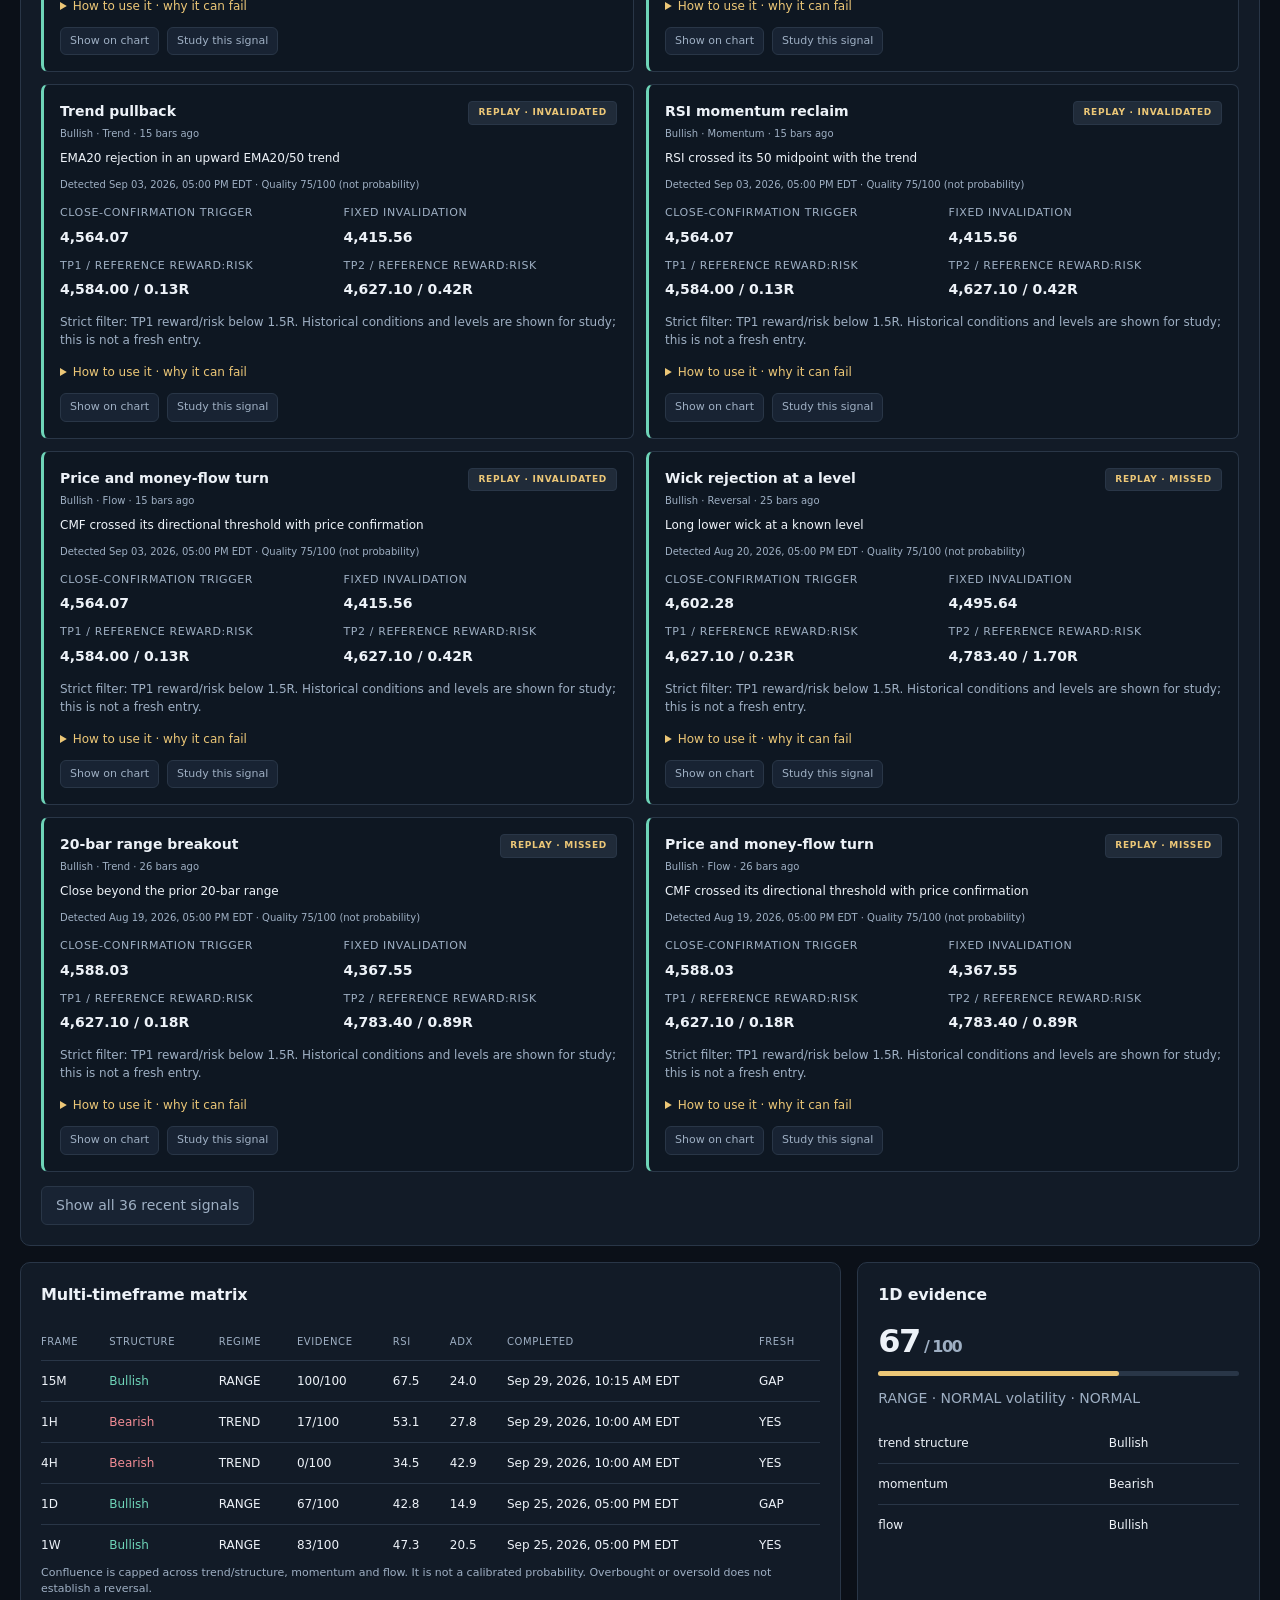
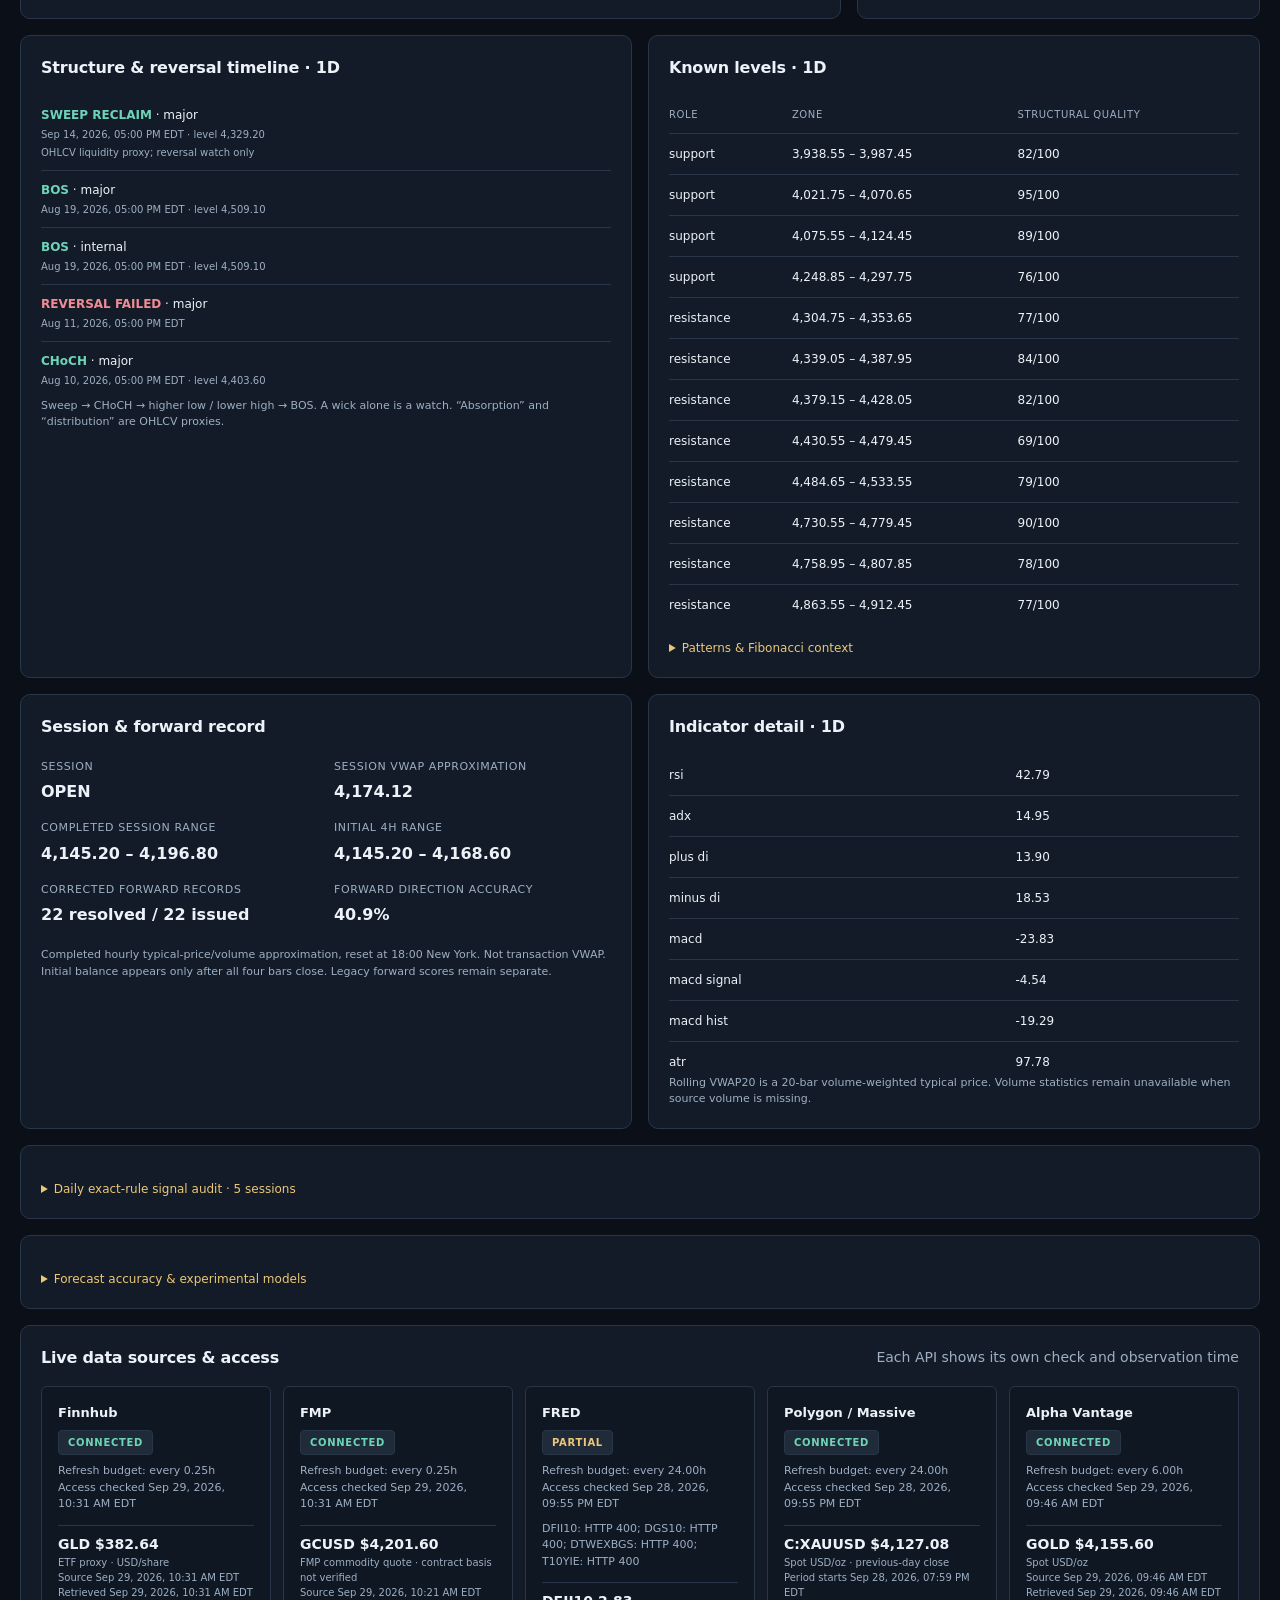
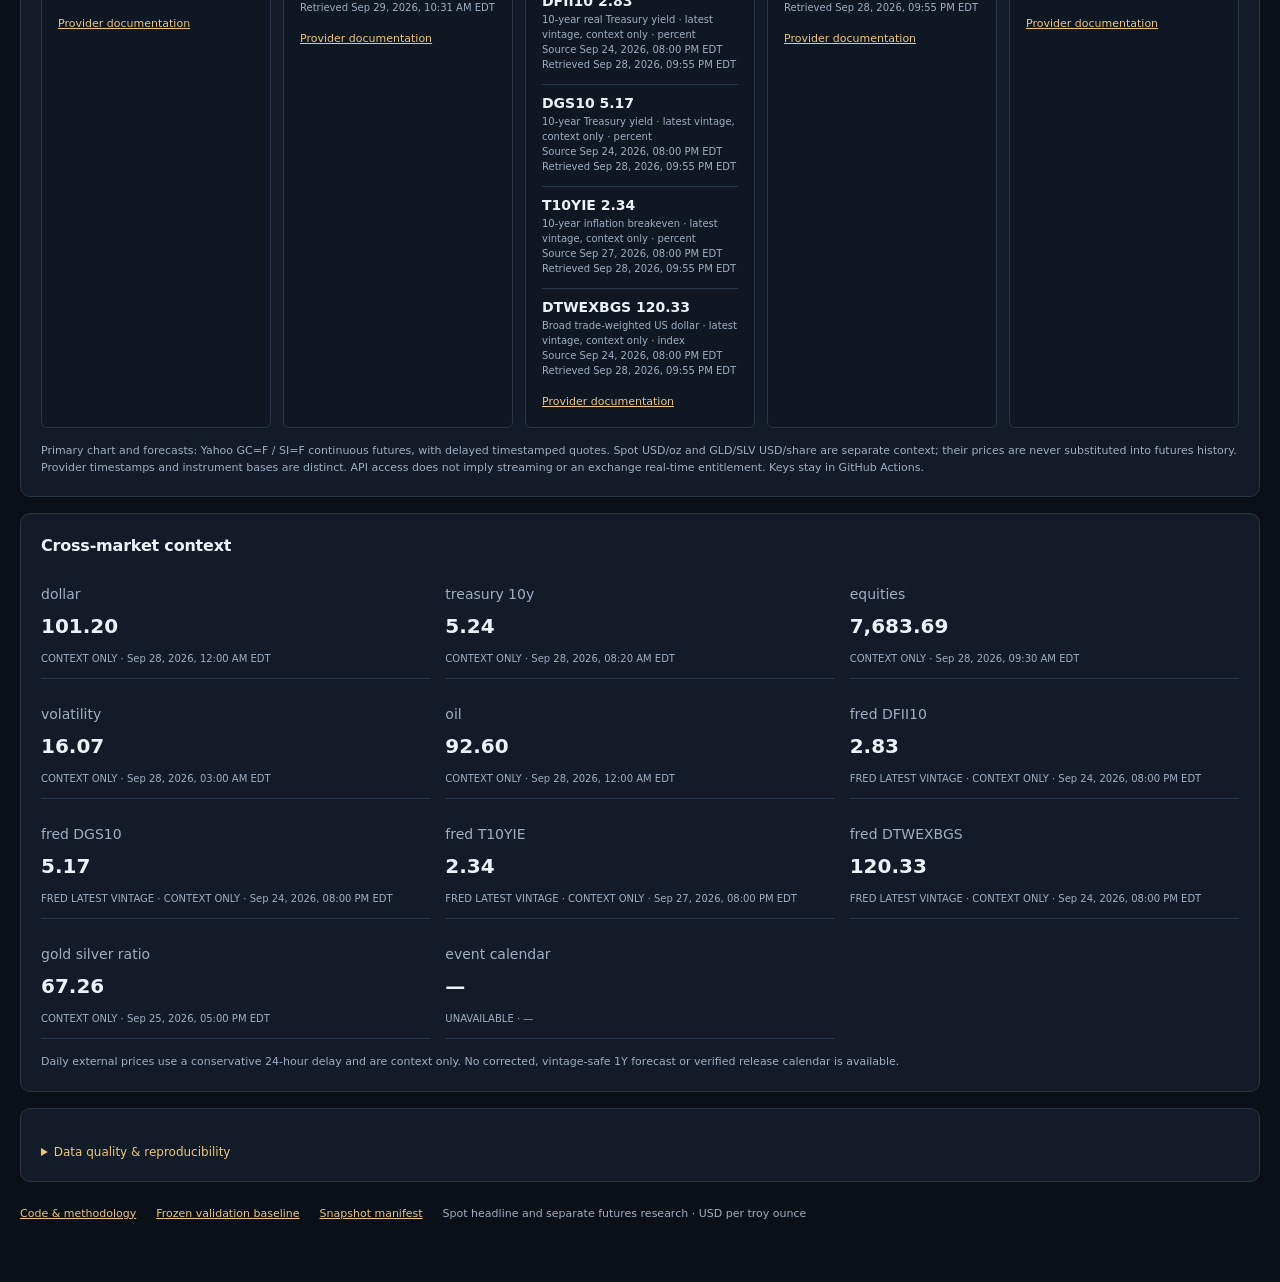
==== commit dd4a62fa: "Use configured Alpha Vantage spot quotes for metals headline" ====
--- a/index.html
+++ b/index.html
@@ -8,7 +8,7 @@
 <header><div><div class="eyebrow">Independent market research</div><div class="brand">METALS / INTELLIGENCE</div></div><div class="muted" id="snapshot-time">Loading snapshot…</div></header>
 <main><nav class="tabs asset-tabs" aria-label="Asset"><button id="gold-tab" data-asset="gold" aria-pressed="true">Gold</button><button id="silver-tab" data-asset="silver" aria-pressed="false">Silver</button></nav>
 <div id="loading" class="loading" role="status">Loading the latest coherent market snapshot…</div><div id="app" class="hidden" data-asset="gold"></div>
-<footer><a href="https://github.com/samin110597-create/Gold-Price-Prediction-LSTM">Code & methodology</a><a href="https://github.com/samin110597-create/Gold-Price-Prediction-LSTM/blob/master/VALIDATION_BASELINE.md">Frozen validation baseline</a><a href="data/run_manifest.json">Snapshot manifest</a><span>Futures prices in USD per troy ounce · Research only</span></footer>
+<footer><a href="https://github.com/samin110597-create/Gold-Price-Prediction-LSTM">Code & methodology</a><a href="https://github.com/samin110597-create/Gold-Price-Prediction-LSTM/blob/master/VALIDATION_BASELINE.md">Frozen validation baseline</a><a href="data/run_manifest.json">Snapshot manifest</a><span>Spot headline and separate futures research · USD per troy ounce</span></footer>
 </main>
 <script src="assets/time.js?v=1"></script>
 <script src="assets/signals.js?v=2"></script>
@@ -32,19 +32,20 @@
 $('#app').classList.remove('hidden');$('#app').dataset.asset=asset;$('#app').dataset.runId=data.run_id;
 $('#snapshot-time').textContent='Snapshot · '+time(data.asof);
 document.querySelectorAll('[data-asset]').forEach(b=>{if(b.tagName==='BUTTON')b.setAttribute('aria-pressed',b.dataset.asset===asset)});
-const current=currentAsset(),displayQuote=newestFuturesQuote();
+const current=currentAsset(),displayQuote=primarySpotQuote();
 const technical=current||a,technicalStale=Date.now()-Date.parse(current?.asof||data.asof)>1800000;
 const levels=detail.structure.levels;
 const fcards=forecastCards(a,snapshotStale);
 const indicators=['rsi','adx','plus_di','minus_di','macd','macd_signal','macd_hist','atr','stoch_k','stoch_d','mfi','cmf','relative_volume','rolling_vwap20','ema9','ema20','ema50','ema100','ema200','sma50','sma200','bb_upper','bb_lower','donchian_high','donchian_low'];
 $('#app').innerHTML=
-'<div class="topline"><div><div class="eyebrow">'+a.name+' / '+a.symbol+'</div><div class="price" data-testid="price">$'+n(displayQuote.price)+'</div><div class="symbol">'+escape(displayQuote.basis)+' · '+time(displayQuote.time)+'</div></div><div>'+badge(a.fresh&&!snapshotStale?'LATEST COMPLETED BARS':'DATA GAP / WAIT',a.fresh&&!snapshotStale?'up':'wait')+'<div class="symbol">Quote and completed-bar analysis have separate timestamps</div></div></div>'+
+'<div class="topline"><div><div class="eyebrow">'+a.name+' SPOT / '+(asset==='gold'?'XAU/USD':'XAG/USD')+'</div><div class="price" data-testid="price">'+(displayQuote?'$'+n(displayQuote.price):'Unavailable')+'</div><div class="symbol">'+(displayQuote?escape(displayQuote.basis)+' · Last reported '+time(displayQuote.time):'No timestamped spot quote available')+'</div></div><div>'+'<span class="badge wait" id="spot-price-status">'+escape(spotStatus(displayQuote))+'</span>'+'<div class="symbol">Spot headline · futures research below</div></div></div>'+
 currentPanel()+feedPanel()+
+'<div class="notice"><strong>Instrument mismatch:</strong> The headline is spot gold/silver from Alpha Vantage. Charts, technical levels, entry zones and experimental forecasts below use Yahoo continuous futures '+escape(a.symbol)+'. They are not spot trading targets. No offset or conversion is applied; the reported Yahoo quote has not been independently verified for a matching contract.</div>'+
 ((!a.fresh||snapshotStale)?'<div class="notice">'+(snapshotIsStale()?'Snapshot is over 30 minutes old. ':quoteIsStale()?'Quote or intraday bars are stale. ':'')+'Missing latest completed bars: '+escape(Object.entries(a.timeframes).filter(([t,d])=>!d.quality.latest_expected_bar_present).map(([t])=>t.toUpperCase()).join(', ')||'none')+'. Strict setups require all timeframes; check the selected mode and signal status.</div>':'')+
 '<div class="grid">'+technicalBrief(technical,technicalStale)+
 pricePaths(technical,technicalStale||!technical.technical_brief.rows.find(r=>r.timeframe==='4H')?.fresh)+
-'<section class="panel span4"><div class="panel-head"><h2>Decision map</h2><div class="controls"><button data-mode="Strict" aria-pressed="'+(mode==='Strict')+'">Strict</button><button data-mode="Adaptive" aria-pressed="'+(mode==='Adaptive')+'">Adaptive</button></div></div><div class="setup-state" data-testid="setup-state">'+escape(s.action)+'</div><div class="muted">'+direction(s.direction)+' structure · '+escape(mode)+' criteria</div><div class="metrics"><div class="metric wide"><span>Conditional entry zone</span><strong>'+(s.entry_zone?'$'+n(s.entry_zone[0])+' – $'+n(s.entry_zone[1]):'Unavailable')+'</strong></div><div class="metric"><span>Fixed invalidation</span><strong>'+n(s.stop)+'</strong></div><div class="metric"><span>Target-before-stop probability</span><strong>Unvalidated</strong></div><div class="metric wide"><span>Observed swing objectives / reward : risk</span><strong>'+(s.targets.length?s.targets.map((t,i)=>n(t)+' / '+n(s.risk_reward[i])+'R').join(' · '):'Unavailable')+'</strong></div></div><p class="footnote">'+escape(s.trigger||'No confirmed structural entry map')+'</p><ul class="reasons">'+s.reasons.map(r=>'<li>'+escape(r)+'</li>').join('')+'</ul>'+(s.issued_at?'<p class="footnote" style="margin-top:14px">Levels frozen '+time(s.issued_at)+' · '+escape(s.id)+'</p>':'')+'</section>'+
-'<section class="panel span8"><div class="panel-head"><h2>Model snapshot · price & structure</h2><div class="controls" aria-label="Chart timeframe">'+['15m','1h','4h','1d','1w'].map(t=>'<button data-tf="'+t+'" aria-pressed="'+(tf===t)+'">'+t.toUpperCase()+'</button>').join('')+'</div></div><label class="marker-control"><input type="checkbox" id="signal-markers" '+(signalMarkers?'checked':'')+'> Technical signal markers · hover or click a candle</label><div class="chart-wrap"><canvas id="chart" role="img" aria-label="'+a.name+' '+tf+' completed candlestick chart"></canvas><div id="chart-tip" class="chart-tip"></div></div><div class="legend"><span><i style="background:#ecc777"></i>EMA20</span><span><i style="background:#97acde"></i>EMA50</span><span><i style="background:#445573"></i>Bollinger bands</span><span>Triangles: confirmed major BOS / CHoCH</span></div><p class="footnote">Last completed '+time(detail.last_completed)+'. Structure signals appear on confirmation bars. OHLCV bars are from continuous futures.</p></section>'+
+'<section class="panel span4"><div class="panel-head"><h2>Futures research · decision map</h2><div class="controls"><button data-mode="Strict" aria-pressed="'+(mode==='Strict')+'">Strict</button><button data-mode="Adaptive" aria-pressed="'+(mode==='Adaptive')+'">Adaptive</button></div></div><div class="setup-state" data-testid="setup-state">'+escape(s.action)+'</div><div class="muted">'+direction(s.direction)+' structure · '+escape(mode)+' criteria</div><div class="metrics"><div class="metric wide"><span>Conditional entry zone</span><strong>'+(s.entry_zone?'$'+n(s.entry_zone[0])+' – $'+n(s.entry_zone[1]):'Unavailable')+'</strong></div><div class="metric"><span>Fixed invalidation</span><strong>'+n(s.stop)+'</strong></div><div class="metric"><span>Target-before-stop probability</span><strong>Unvalidated</strong></div><div class="metric wide"><span>Observed swing objectives / reward : risk</span><strong>'+(s.targets.length?s.targets.map((t,i)=>n(t)+' / '+n(s.risk_reward[i])+'R').join(' · '):'Unavailable')+'</strong></div></div><p class="footnote">'+escape(s.trigger||'No confirmed structural entry map')+'</p><ul class="reasons">'+s.reasons.map(r=>'<li>'+escape(r)+'</li>').join('')+'</ul>'+(s.issued_at?'<p class="footnote" style="margin-top:14px">Levels frozen '+time(s.issued_at)+' · '+escape(s.id)+'</p>':'')+'</section>'+
+'<section class="panel span8"><div class="panel-head"><h2>Futures snapshot · price & structure</h2><div class="controls" aria-label="Chart timeframe">'+['15m','1h','4h','1d','1w'].map(t=>'<button data-tf="'+t+'" aria-pressed="'+(tf===t)+'">'+t.toUpperCase()+'</button>').join('')+'</div></div><label class="marker-control"><input type="checkbox" id="signal-markers" '+(signalMarkers?'checked':'')+'> Technical signal markers · hover or click a candle</label><div class="chart-wrap"><canvas id="chart" role="img" aria-label="'+a.name+' '+tf+' completed candlestick chart"></canvas><div id="chart-tip" class="chart-tip"></div></div><div class="legend"><span><i style="background:#ecc777"></i>EMA20</span><span><i style="background:#97acde"></i>EMA50</span><span><i style="background:#445573"></i>Bollinger bands</span><span>Triangles: confirmed major BOS / CHoCH</span></div><p class="footnote">Last completed '+time(detail.last_completed)+'. Structure signals appear on confirmation bars. OHLCV bars are from continuous futures.</p></section>'+
 signalPanel(a,detail)+
 '<section class="panel span8"><h2>Multi-timeframe matrix</h2><div class="table-wrap"><table><thead><tr><th>Frame</th><th>Structure</th><th>Regime</th><th>Evidence</th><th>RSI</th><th>ADX</th><th>Completed</th><th>Fresh</th></tr></thead><tbody>'+Object.entries(a.timeframes).map(([t,d])=>'<tr><td>'+t.toUpperCase()+'</td><td class="'+(d.structure.direction>0?'uptext':d.structure.direction<0?'downtext':'')+'">'+direction(d.structure.direction)+'</td><td>'+d.evidence.regime+'</td><td>'+n(d.evidence.score,0)+'/100</td><td>'+n(d.indicators.rsi,1)+'</td><td>'+n(d.indicators.adx,1)+'</td><td>'+time(d.last_completed)+'</td><td>'+ (d.quality.latest_expected_bar_present?'YES':'GAP')+'</td></tr>').join('')+'</tbody></table></div><p class="footnote">Confluence is capped across trend/structure, momentum and flow. It is not a calibrated probability. Overbought or oversold does not establish a reversal.</p></section>'+
 '<section class="panel span4"><h2>'+tf.toUpperCase()+' evidence</h2><div class="price" style="font-size:32px">'+n(e.score,0)+'<small style="font-size:16px"> / 100</small></div><div class="scorebar"><span style="width:'+e.score+'%"></span></div><p class="muted">'+escape(e.regime)+' · '+escape(e.volatility)+' volatility · '+escape(e.extension)+'</p><div class="table-wrap"><table>'+Object.entries(e.votes).map(([k,v])=>'<tr><td>'+escape(k.replaceAll('_',' '))+'</td><td>'+direction(v)+'</td></tr>').join('')+'</table></div></section>'+
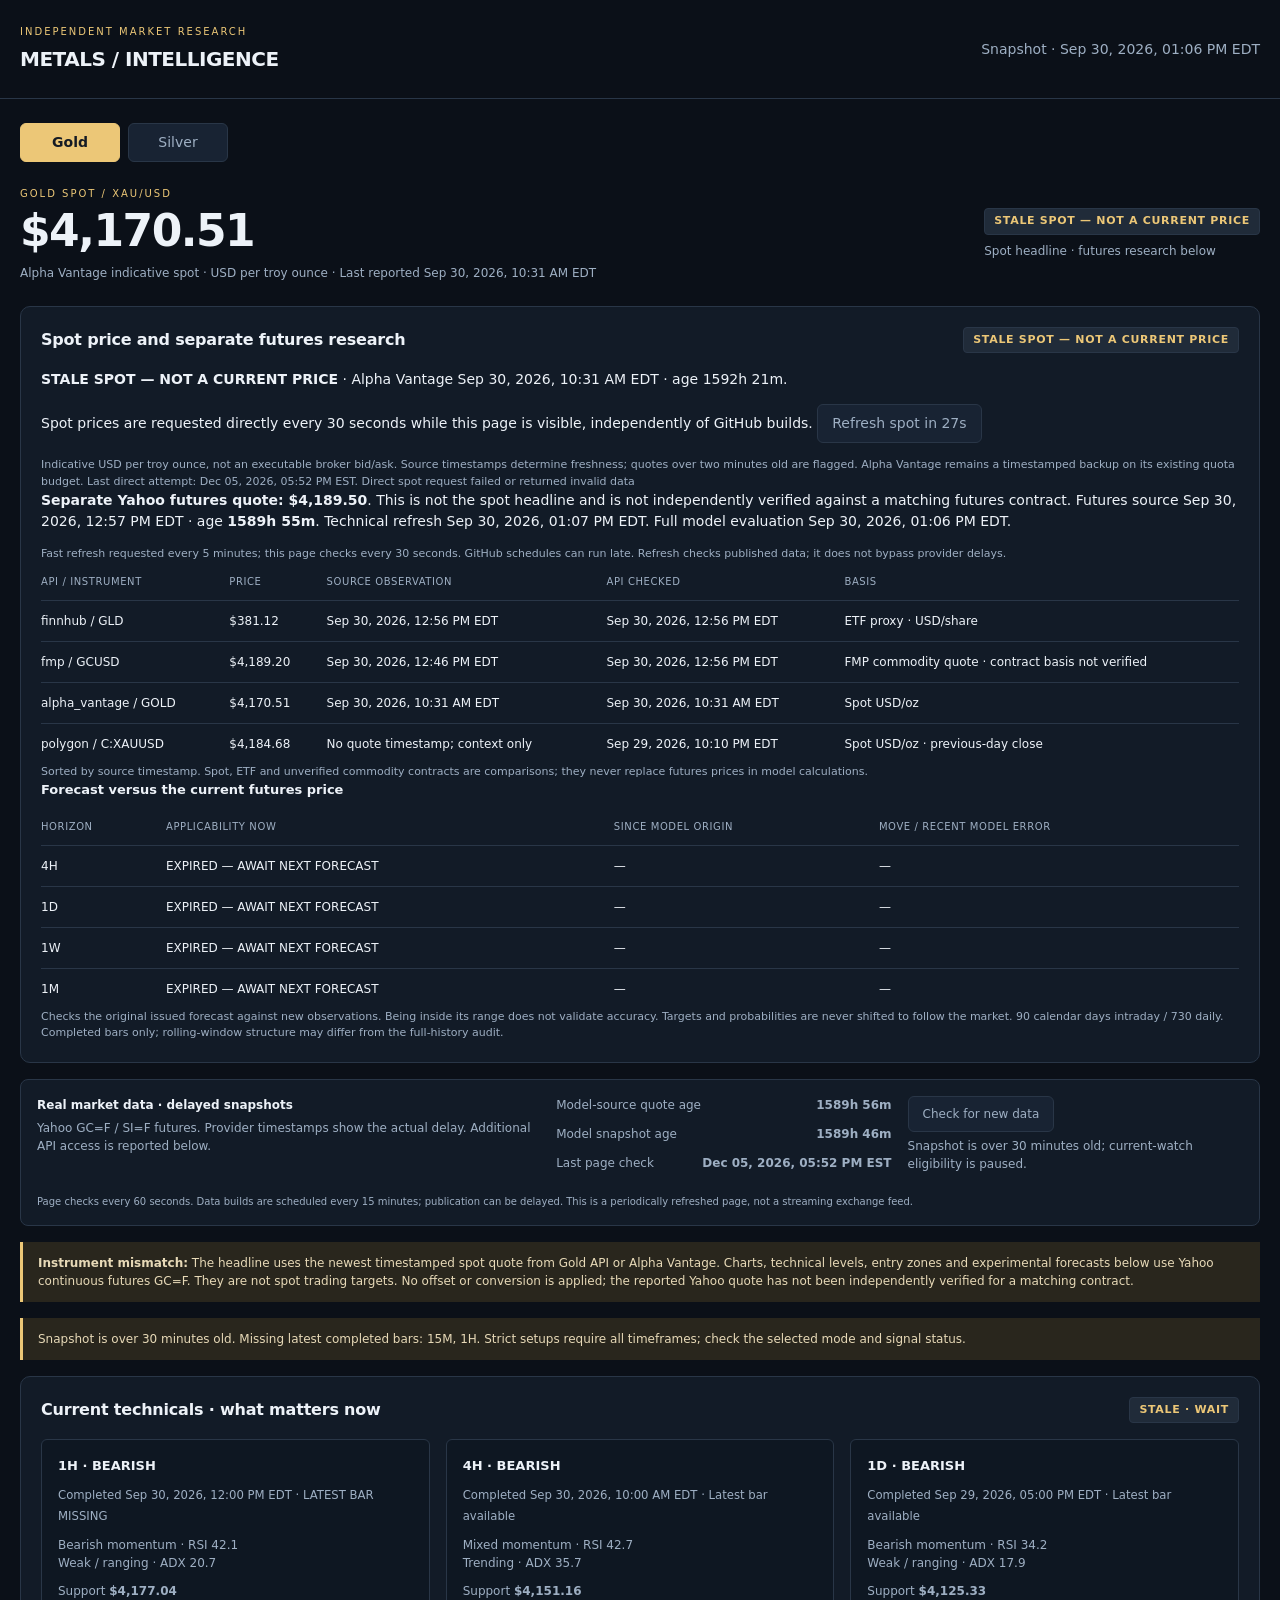
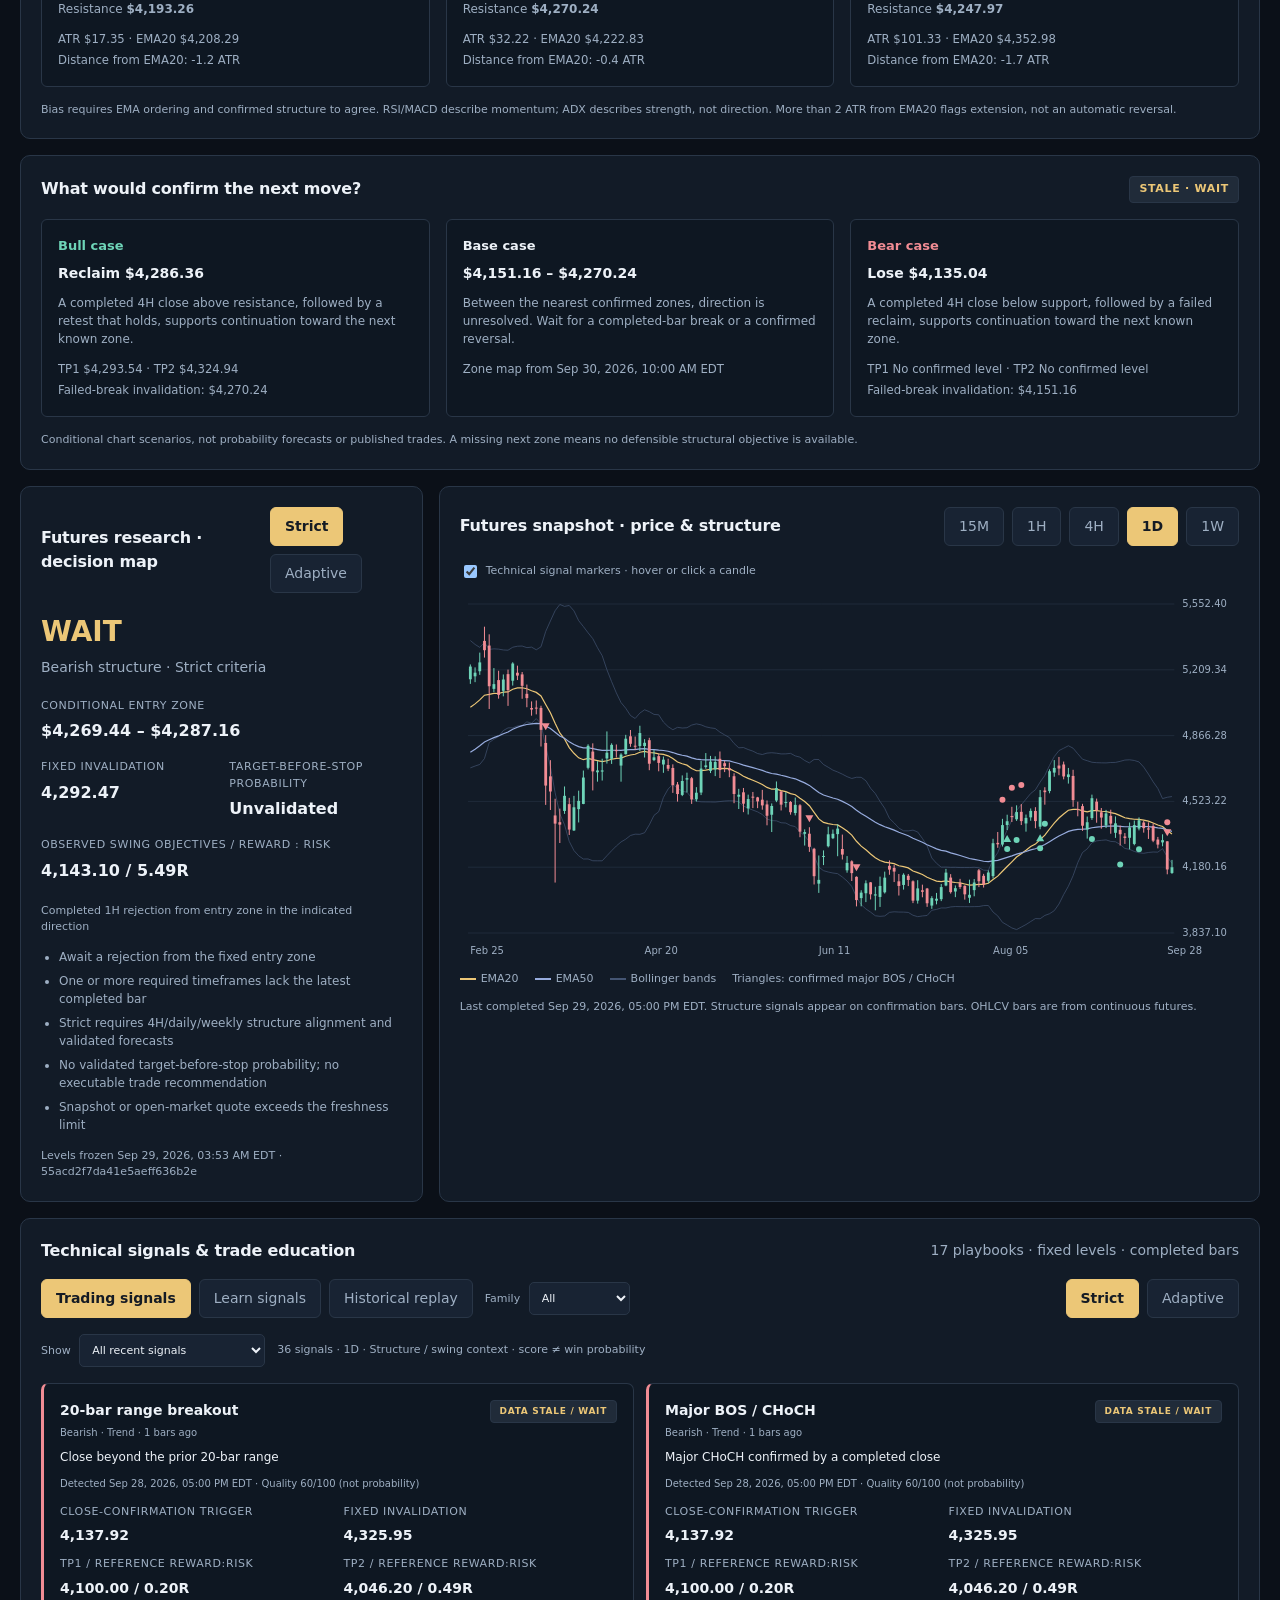
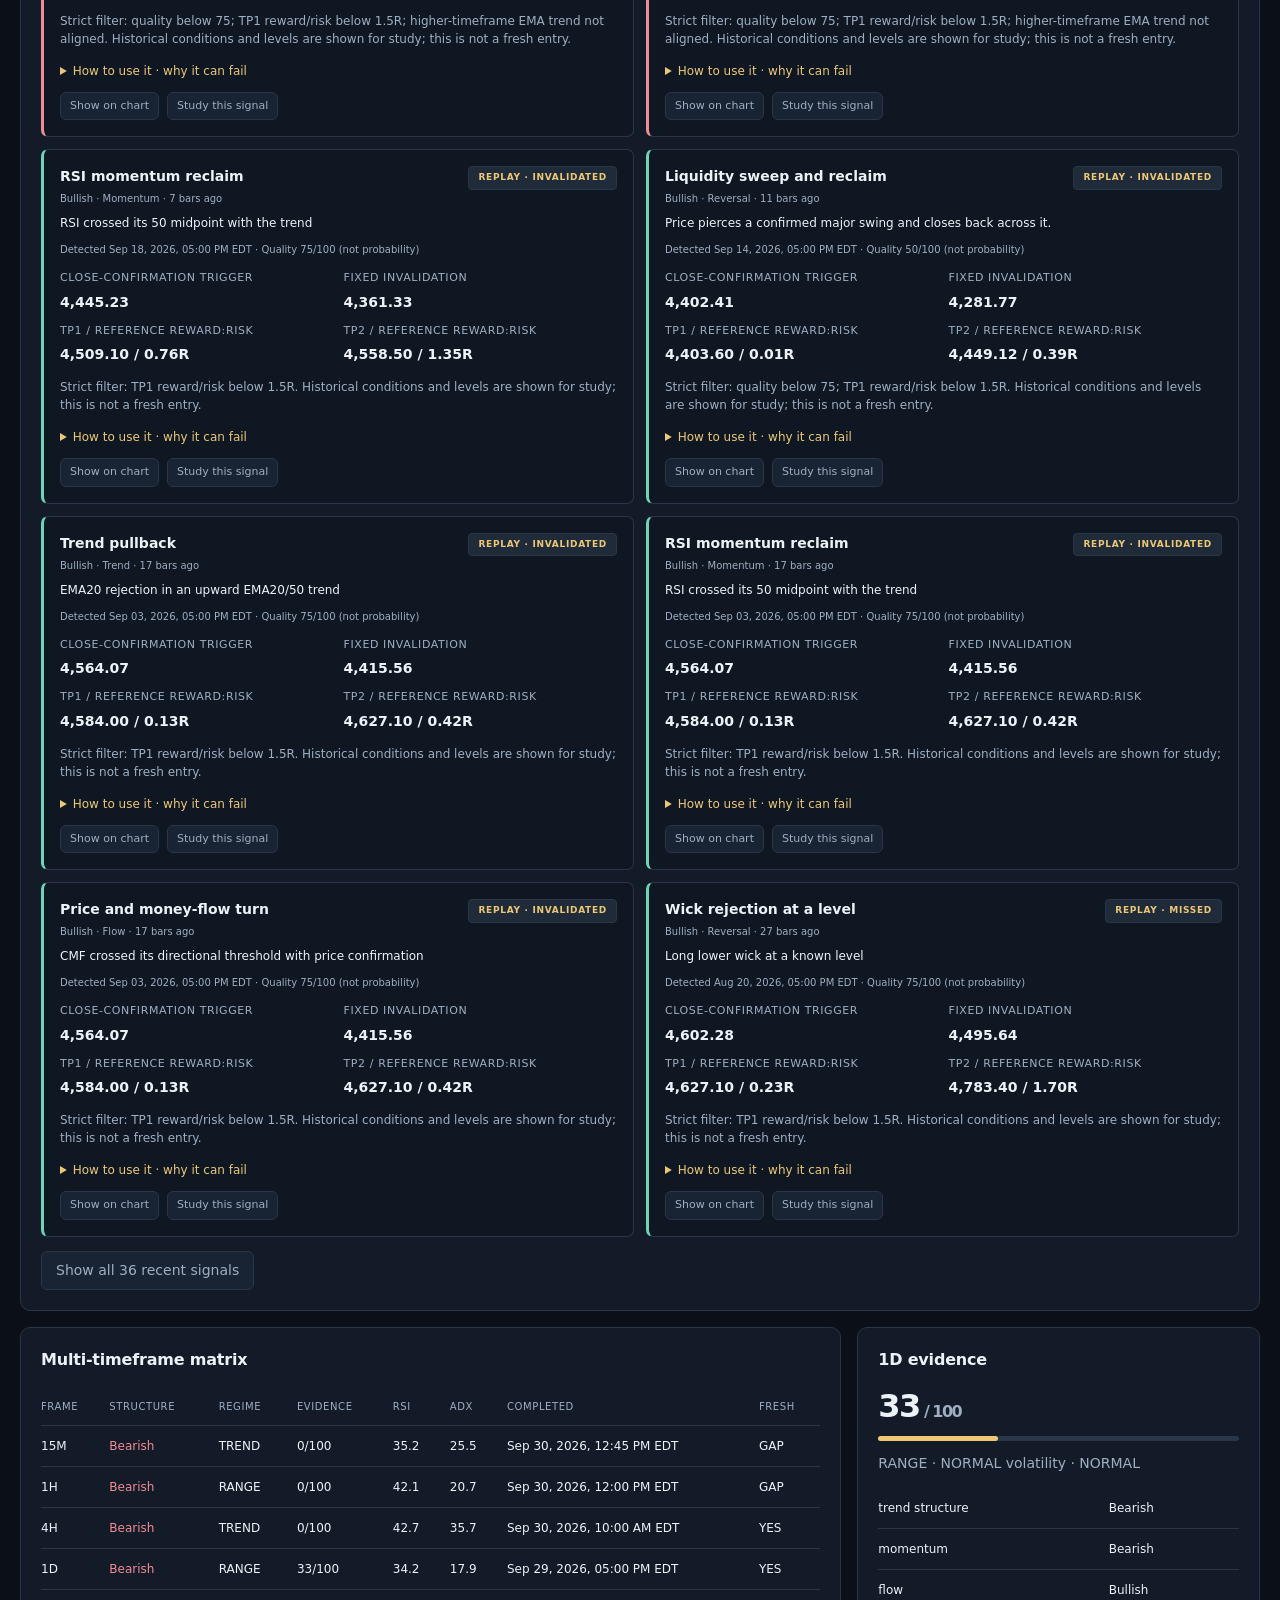
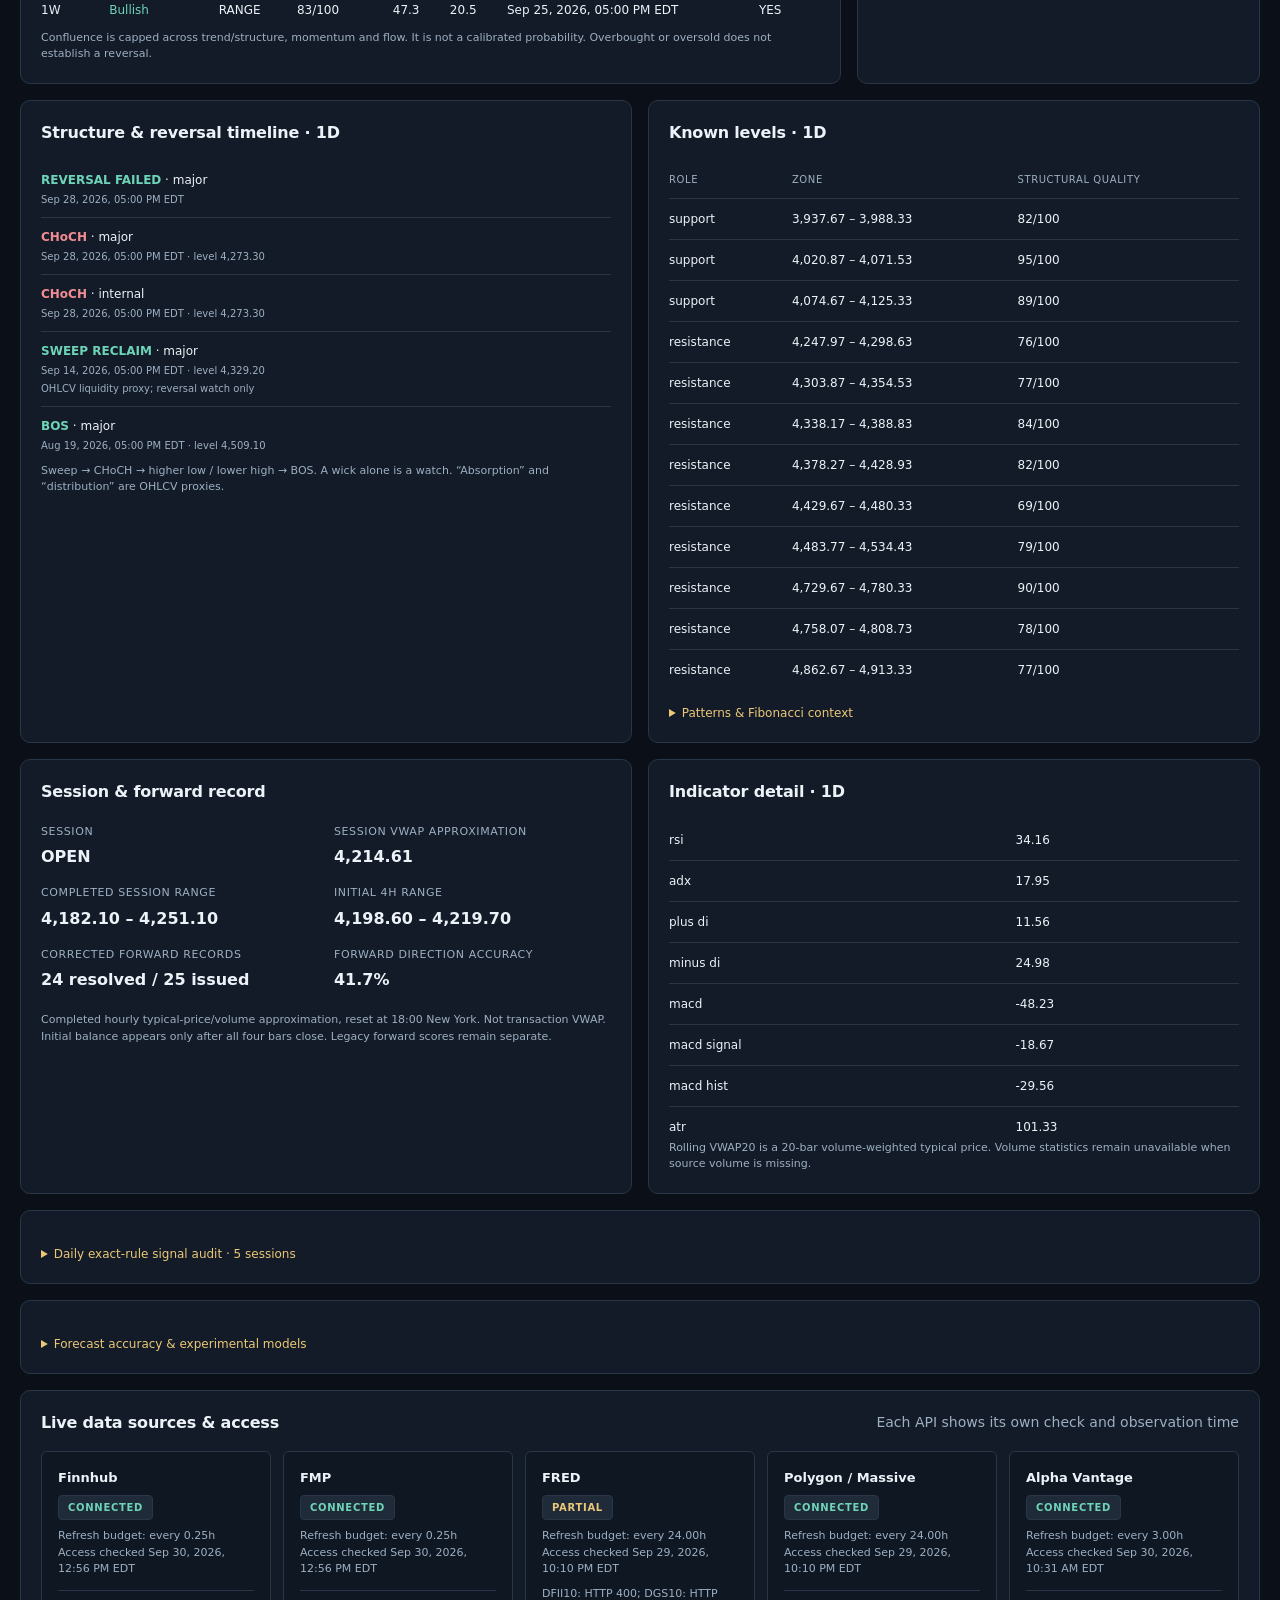
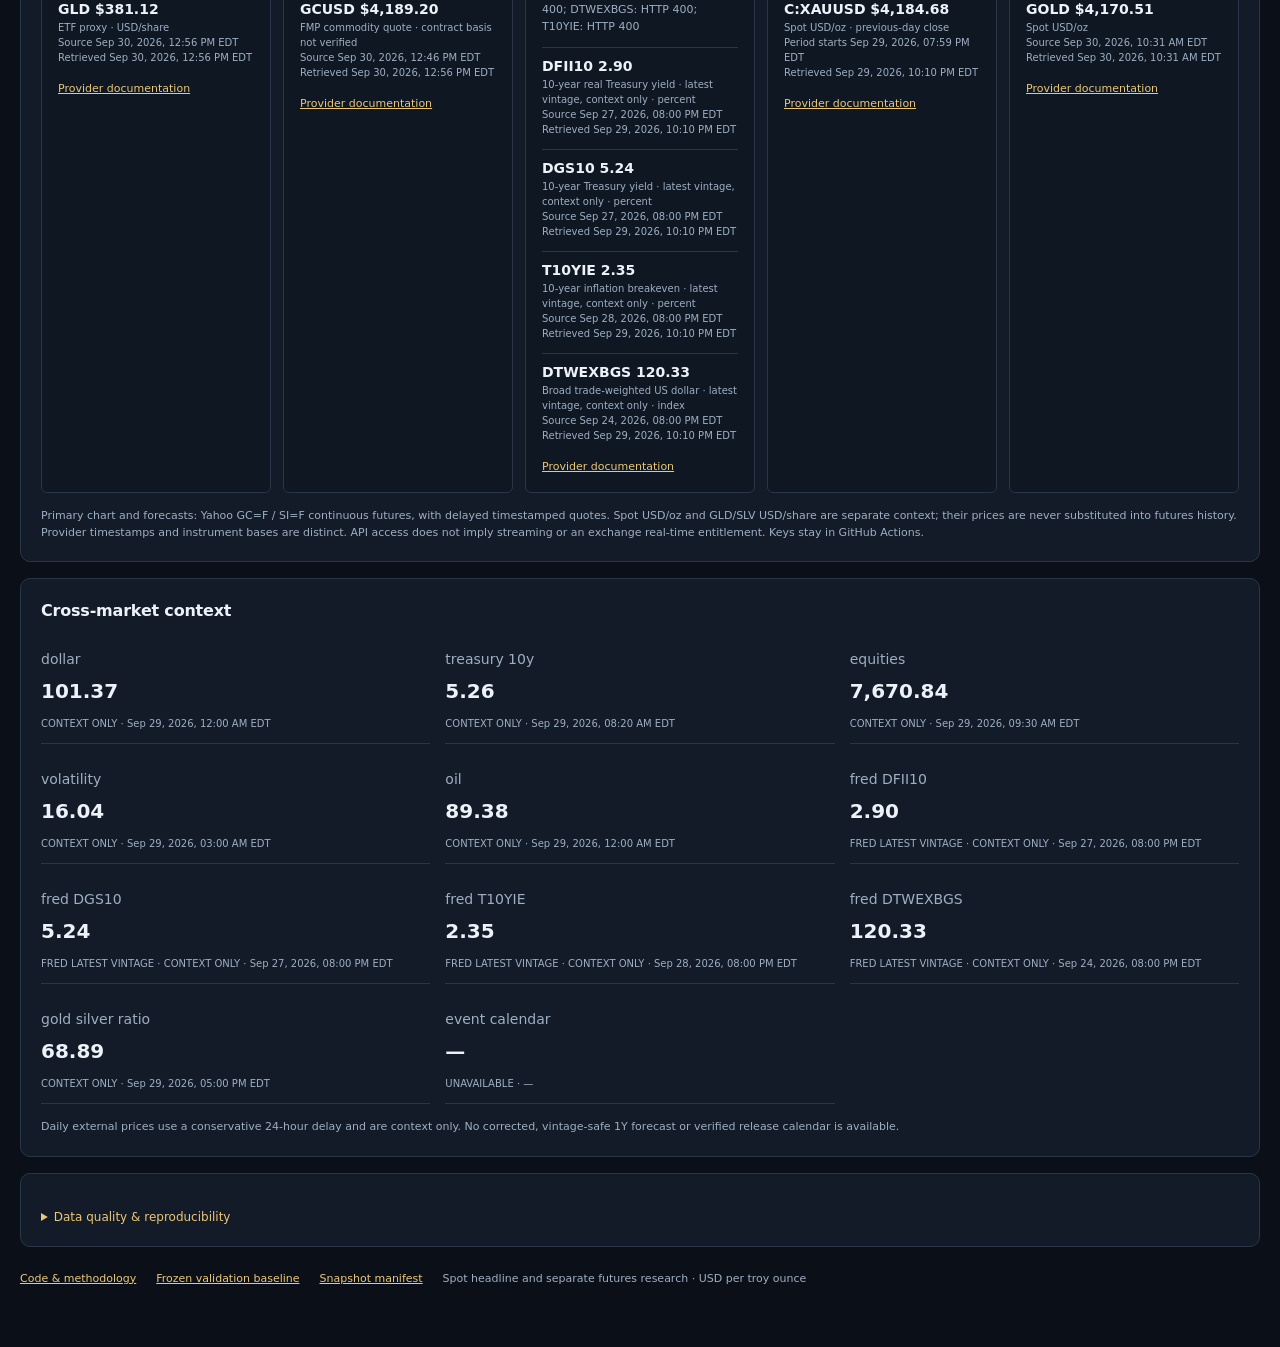
==== commit 4c16ba10: "Refresh gold and silver spot directly without waiting for scheduled builds" ====
--- a/index.html
+++ b/index.html
@@ -13,8 +13,8 @@
 <script src="assets/time.js?v=1"></script>
 <script src="assets/signals.js?v=2"></script>
 <script src="assets/evidence.js?v=7"></script>
-<script src="assets/feed.js?v=4"></script>
-<script src="assets/live.js?v=1"></script>
+<script src="assets/feed.js?v=5"></script>
+<script src="assets/live.js?v=2"></script>
 <script>
 'use strict';
 let data,asset='gold',mode='Strict',tf='1d';
@@ -38,9 +38,9 @@
 const fcards=forecastCards(a,snapshotStale);
 const indicators=['rsi','adx','plus_di','minus_di','macd','macd_signal','macd_hist','atr','stoch_k','stoch_d','mfi','cmf','relative_volume','rolling_vwap20','ema9','ema20','ema50','ema100','ema200','sma50','sma200','bb_upper','bb_lower','donchian_high','donchian_low'];
 $('#app').innerHTML=
-'<div class="topline"><div><div class="eyebrow">'+a.name+' SPOT / '+(asset==='gold'?'XAU/USD':'XAG/USD')+'</div><div class="price" data-testid="price">'+(displayQuote?'$'+n(displayQuote.price):'Unavailable')+'</div><div class="symbol">'+(displayQuote?escape(displayQuote.basis)+' · Last reported '+time(displayQuote.time):'No timestamped spot quote available')+'</div></div><div>'+'<span class="badge wait" id="spot-price-status">'+escape(spotStatus(displayQuote))+'</span>'+'<div class="symbol">Spot headline · futures research below</div></div></div>'+
+'<div class="topline"><div><div class="eyebrow">'+a.name+' SPOT / '+(asset==='gold'?'XAU/USD':'XAG/USD')+'</div><div class="price" data-testid="price">'+(displayQuote?'$'+n(displayQuote.price):'Unavailable')+'</div><div class="symbol" id="spot-price-basis">'+(displayQuote?escape(displayQuote.basis)+' · Last reported '+time(displayQuote.time):'No timestamped spot quote available')+'</div></div><div>'+'<span class="badge wait" id="spot-price-status">'+escape(spotStatus(displayQuote))+'</span>'+'<div class="symbol">Spot headline · futures research below</div></div></div>'+
 currentPanel()+feedPanel()+
-'<div class="notice"><strong>Instrument mismatch:</strong> The headline is spot gold/silver from Alpha Vantage. Charts, technical levels, entry zones and experimental forecasts below use Yahoo continuous futures '+escape(a.symbol)+'. They are not spot trading targets. No offset or conversion is applied; the reported Yahoo quote has not been independently verified for a matching contract.</div>'+
+'<div class="notice"><strong>Instrument mismatch:</strong> The headline uses the newest timestamped spot quote from Gold API or Alpha Vantage. Charts, technical levels, entry zones and experimental forecasts below use Yahoo continuous futures '+escape(a.symbol)+'. They are not spot trading targets. No offset or conversion is applied; the reported Yahoo quote has not been independently verified for a matching contract.</div>'+
 ((!a.fresh||snapshotStale)?'<div class="notice">'+(snapshotIsStale()?'Snapshot is over 30 minutes old. ':quoteIsStale()?'Quote or intraday bars are stale. ':'')+'Missing latest completed bars: '+escape(Object.entries(a.timeframes).filter(([t,d])=>!d.quality.latest_expected_bar_present).map(([t])=>t.toUpperCase()).join(', ')||'none')+'. Strict setups require all timeframes; check the selected mode and signal status.</div>':'')+
 '<div class="grid">'+technicalBrief(technical,technicalStale)+
 pricePaths(technical,technicalStale||!technical.technical_brief.rows.find(r=>r.timeframe==='4H')?.fresh)+
@@ -62,6 +62,7 @@
 document.querySelectorAll('[data-tf]').forEach(b=>b.onclick=()=>{tf=b.dataset.tf;render()});
 bindSignalControls();
 refreshFeedLabels();
+refreshSpotLabels();
 draw();
 }
 function draw(){
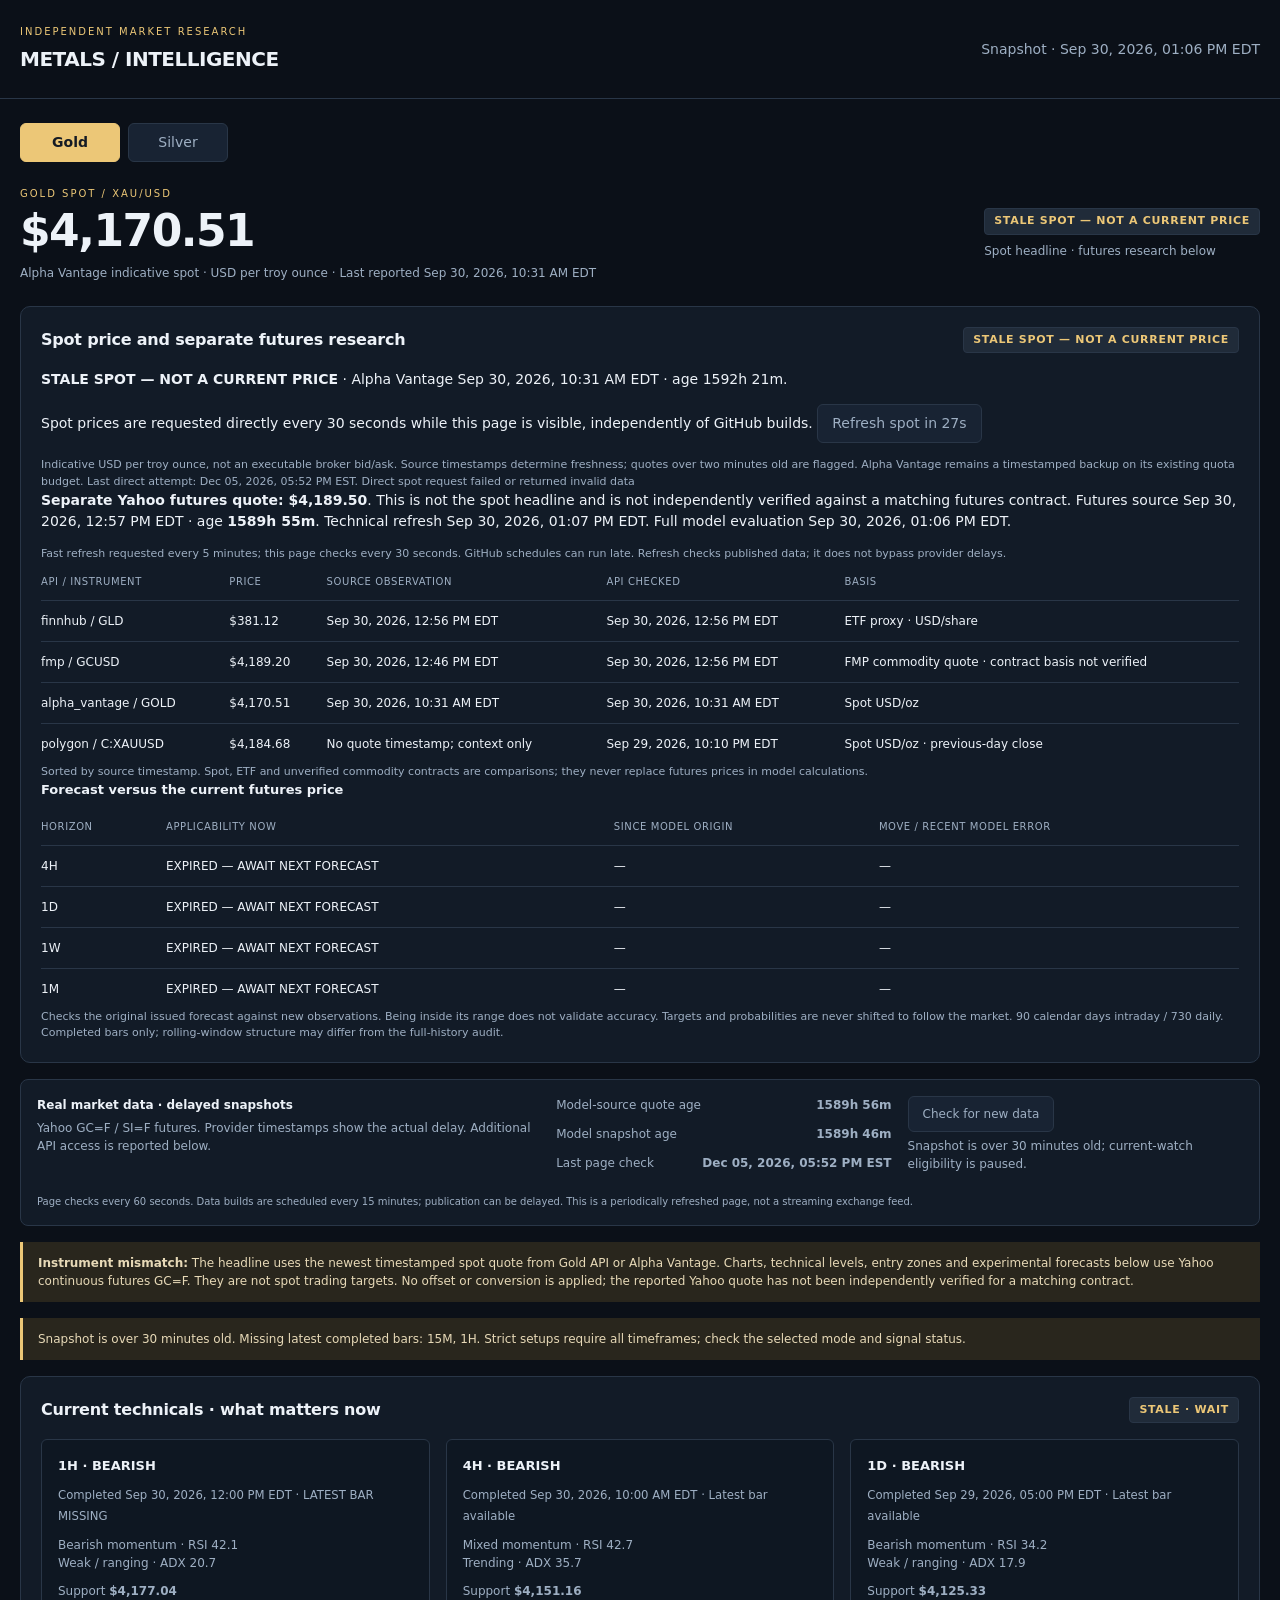
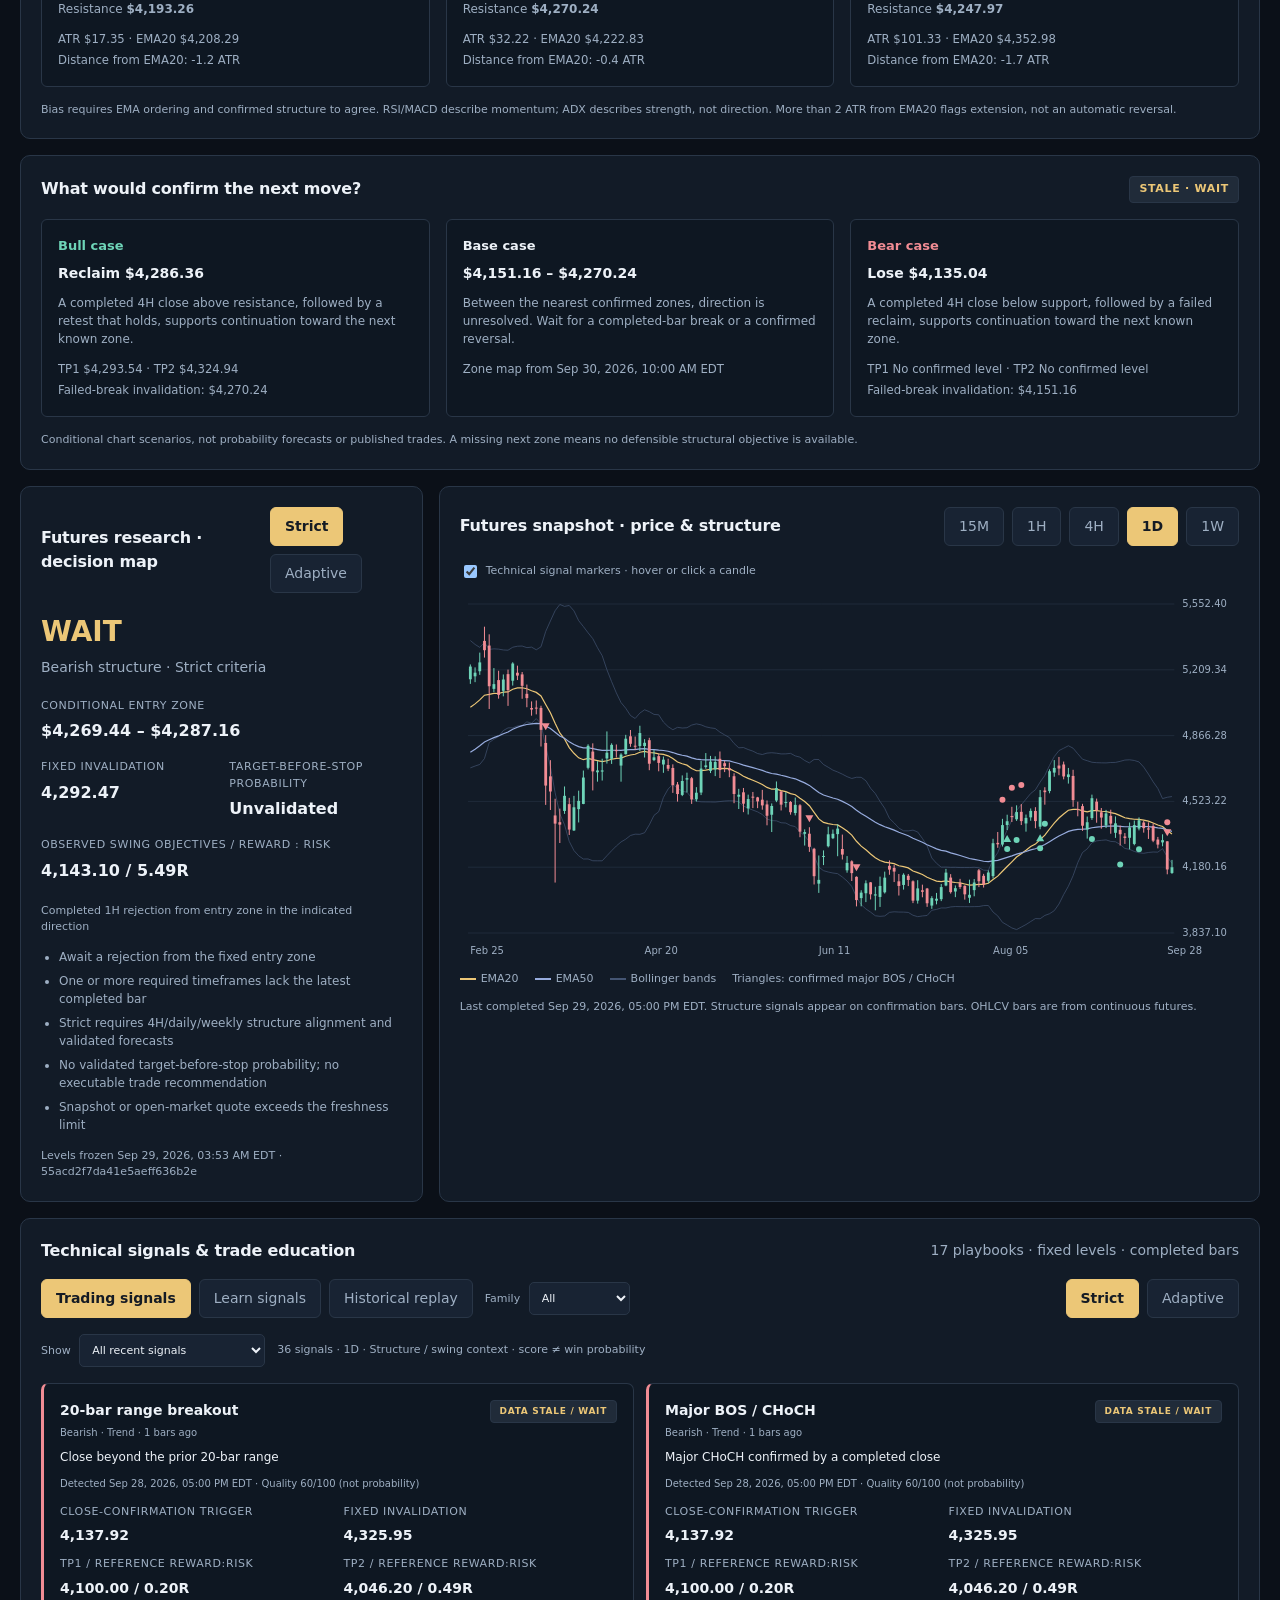
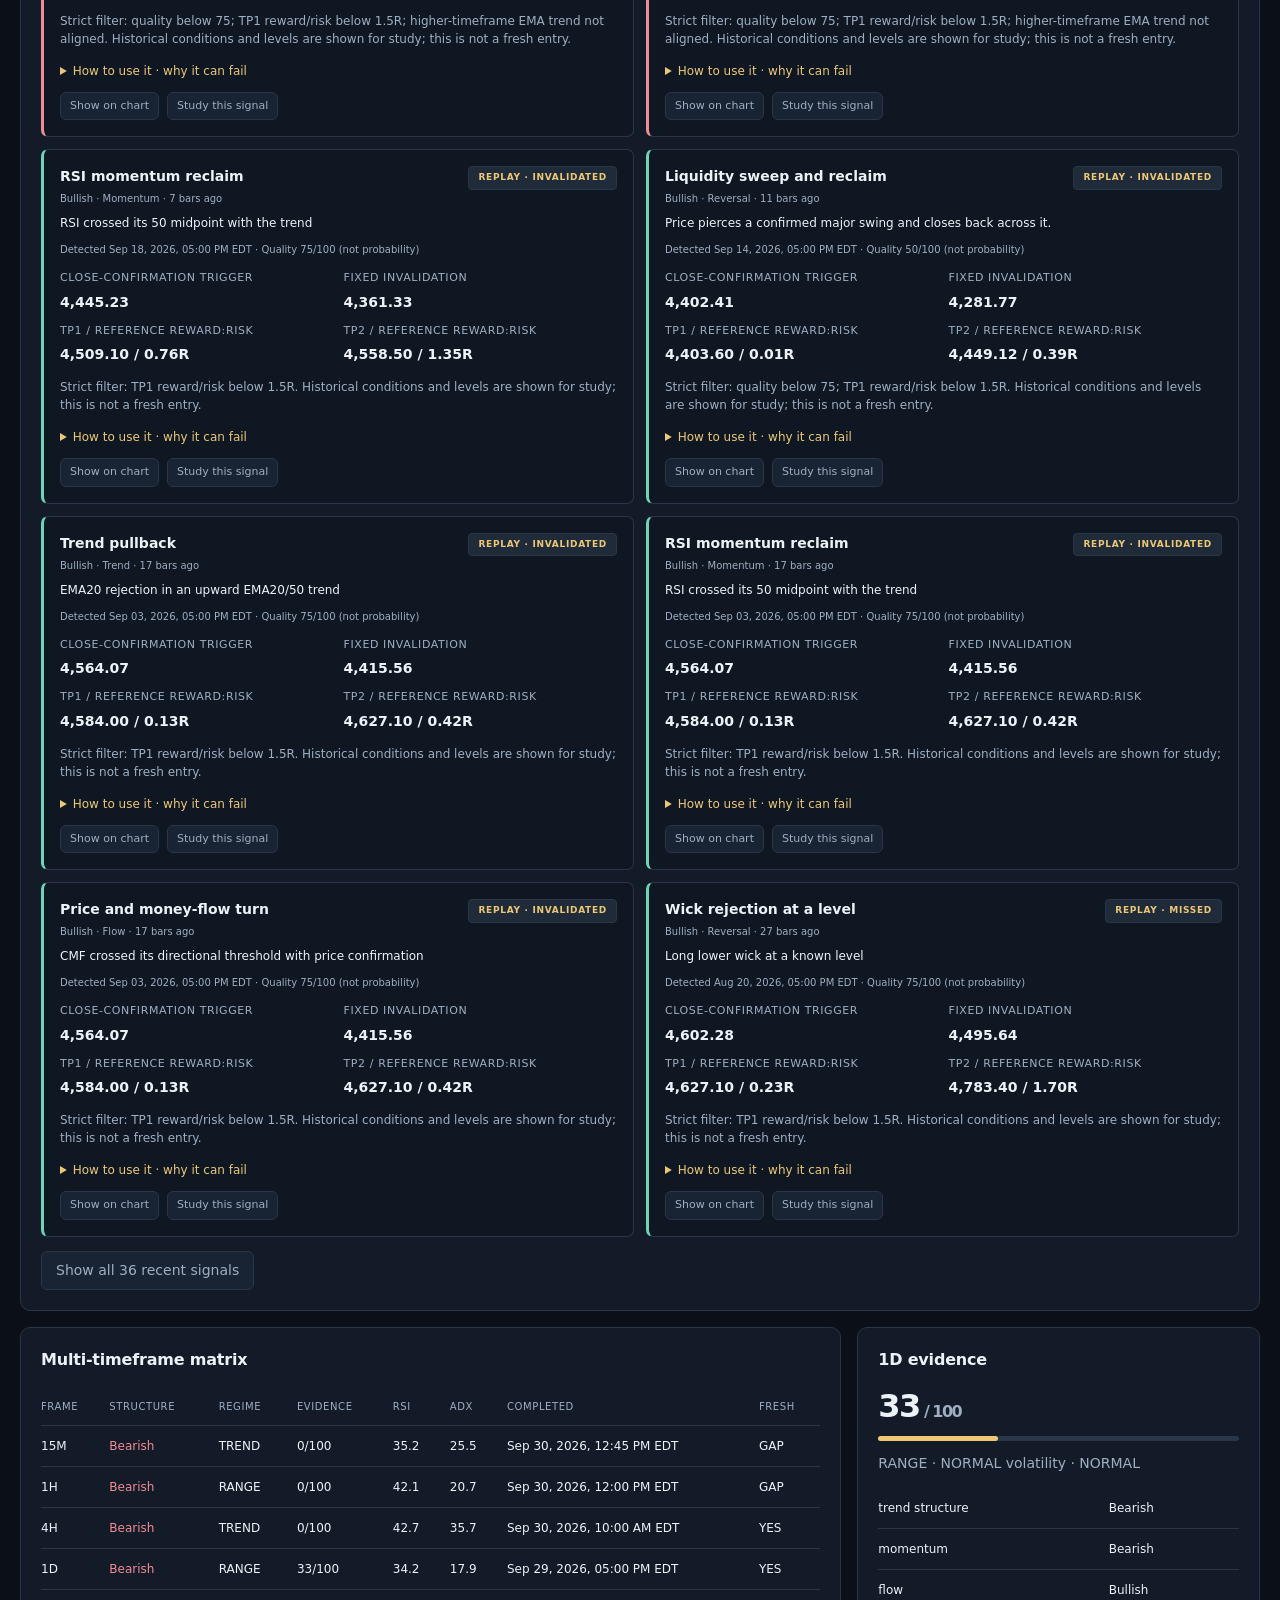
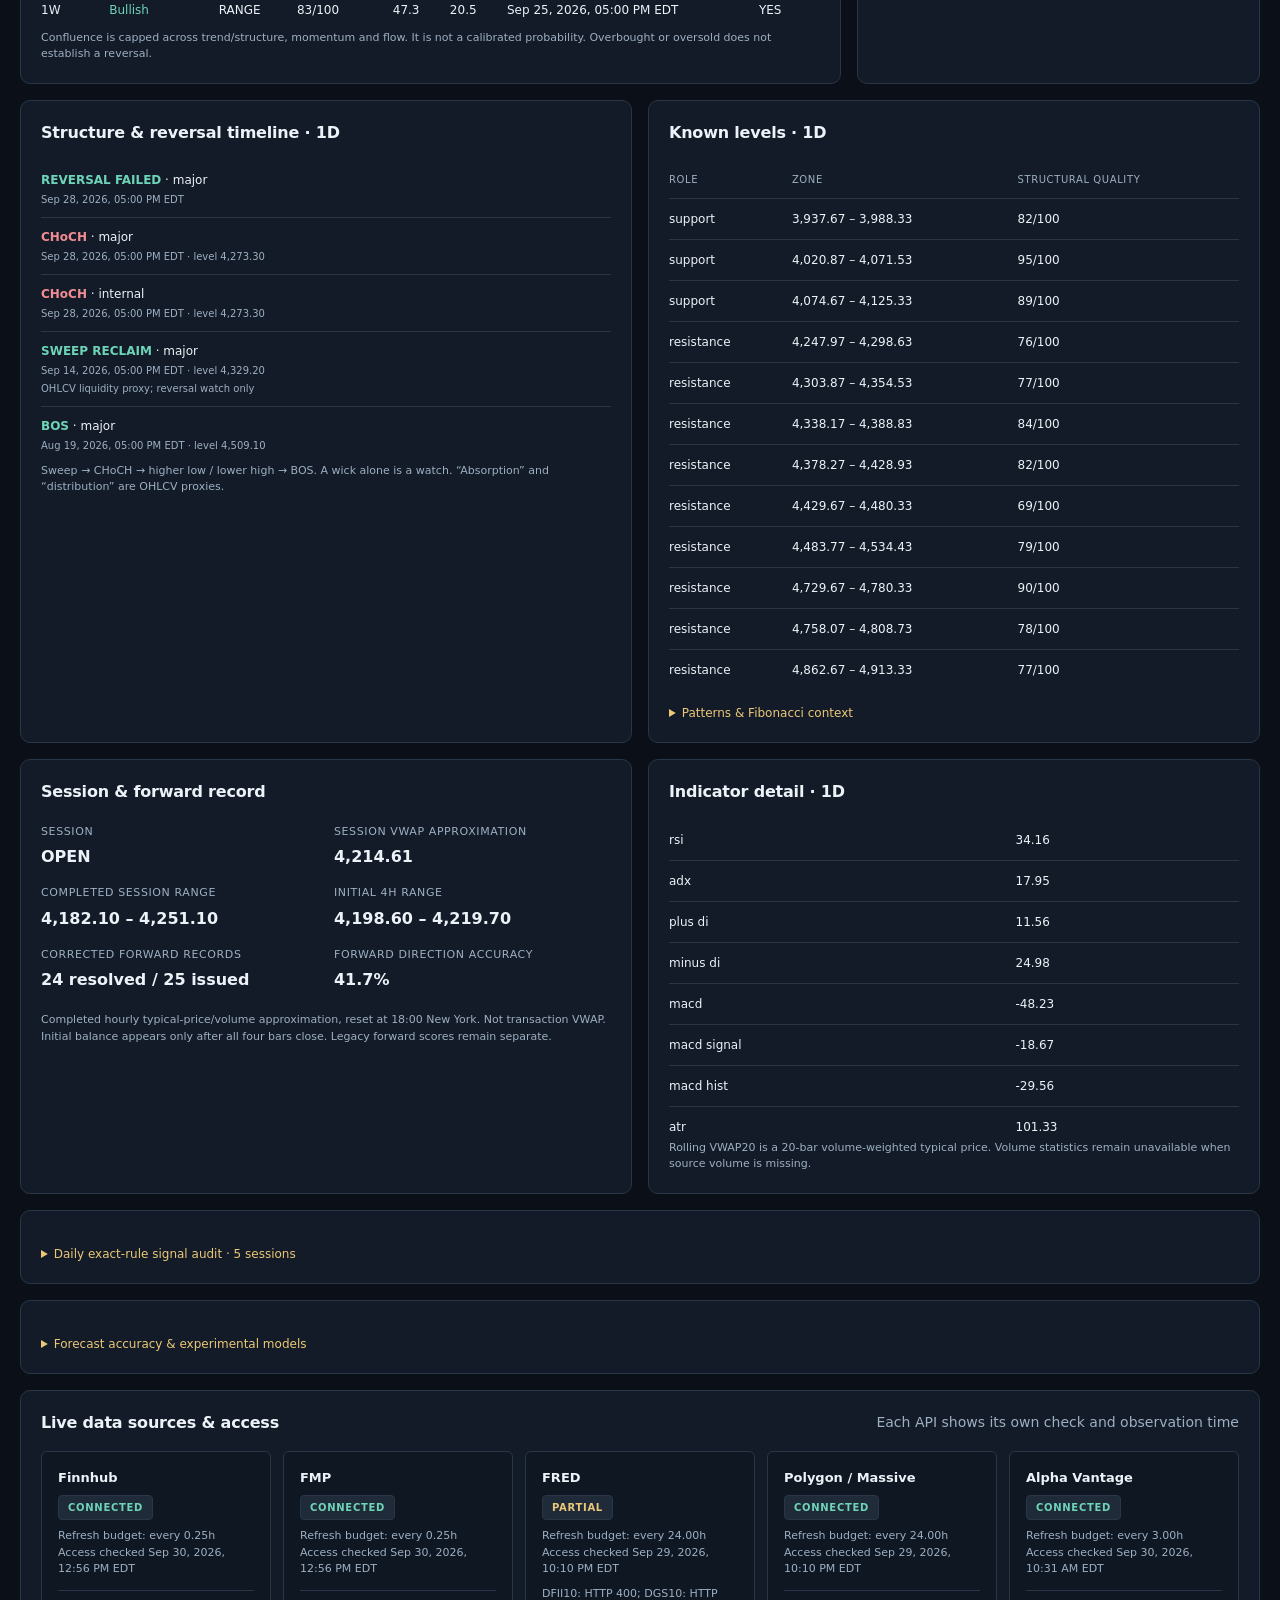
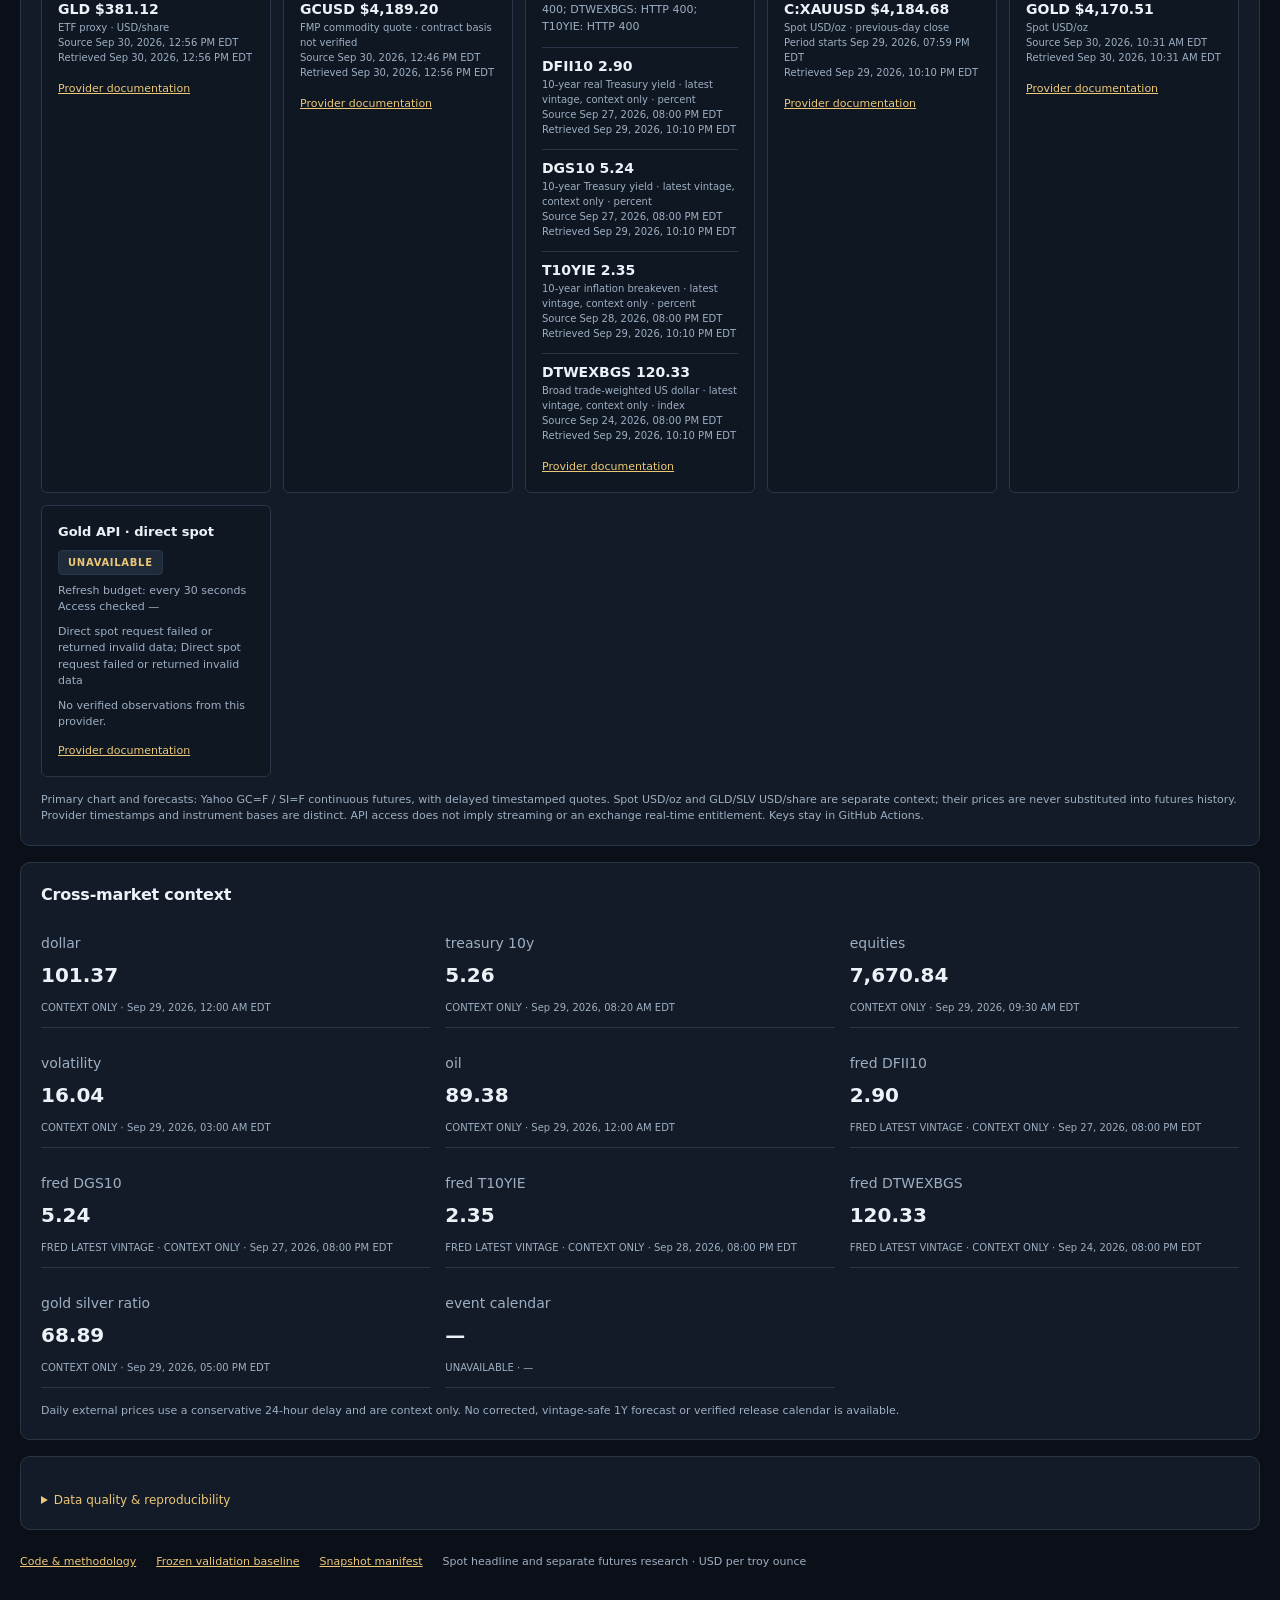
==== commit e18d30aa: "Expose direct spot provider health and verify all six sources" ====
--- a/index.html
+++ b/index.html
@@ -12,7 +12,7 @@
 </main>
 <script src="assets/time.js?v=1"></script>
 <script src="assets/signals.js?v=2"></script>
-<script src="assets/evidence.js?v=7"></script>
+<script src="assets/evidence.js?v=8"></script>
 <script src="assets/feed.js?v=5"></script>
 <script src="assets/live.js?v=2"></script>
 <script>
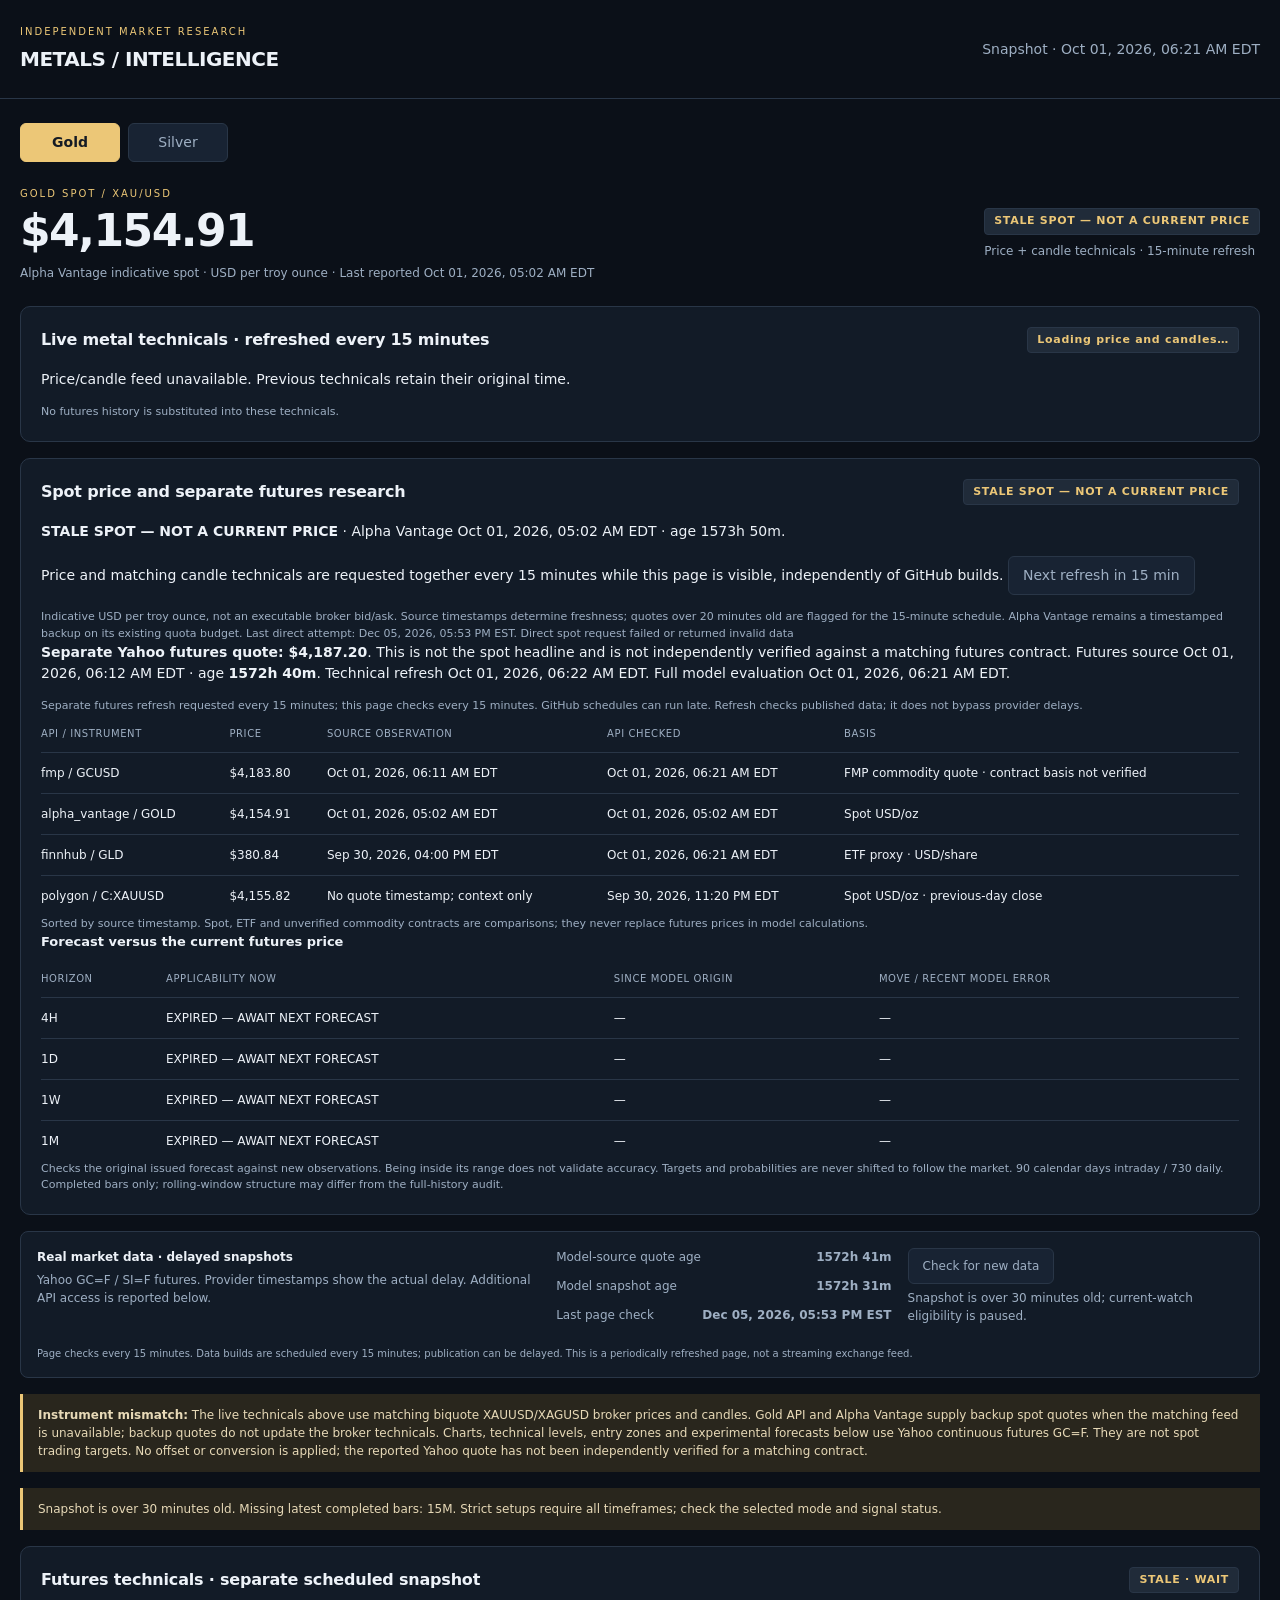
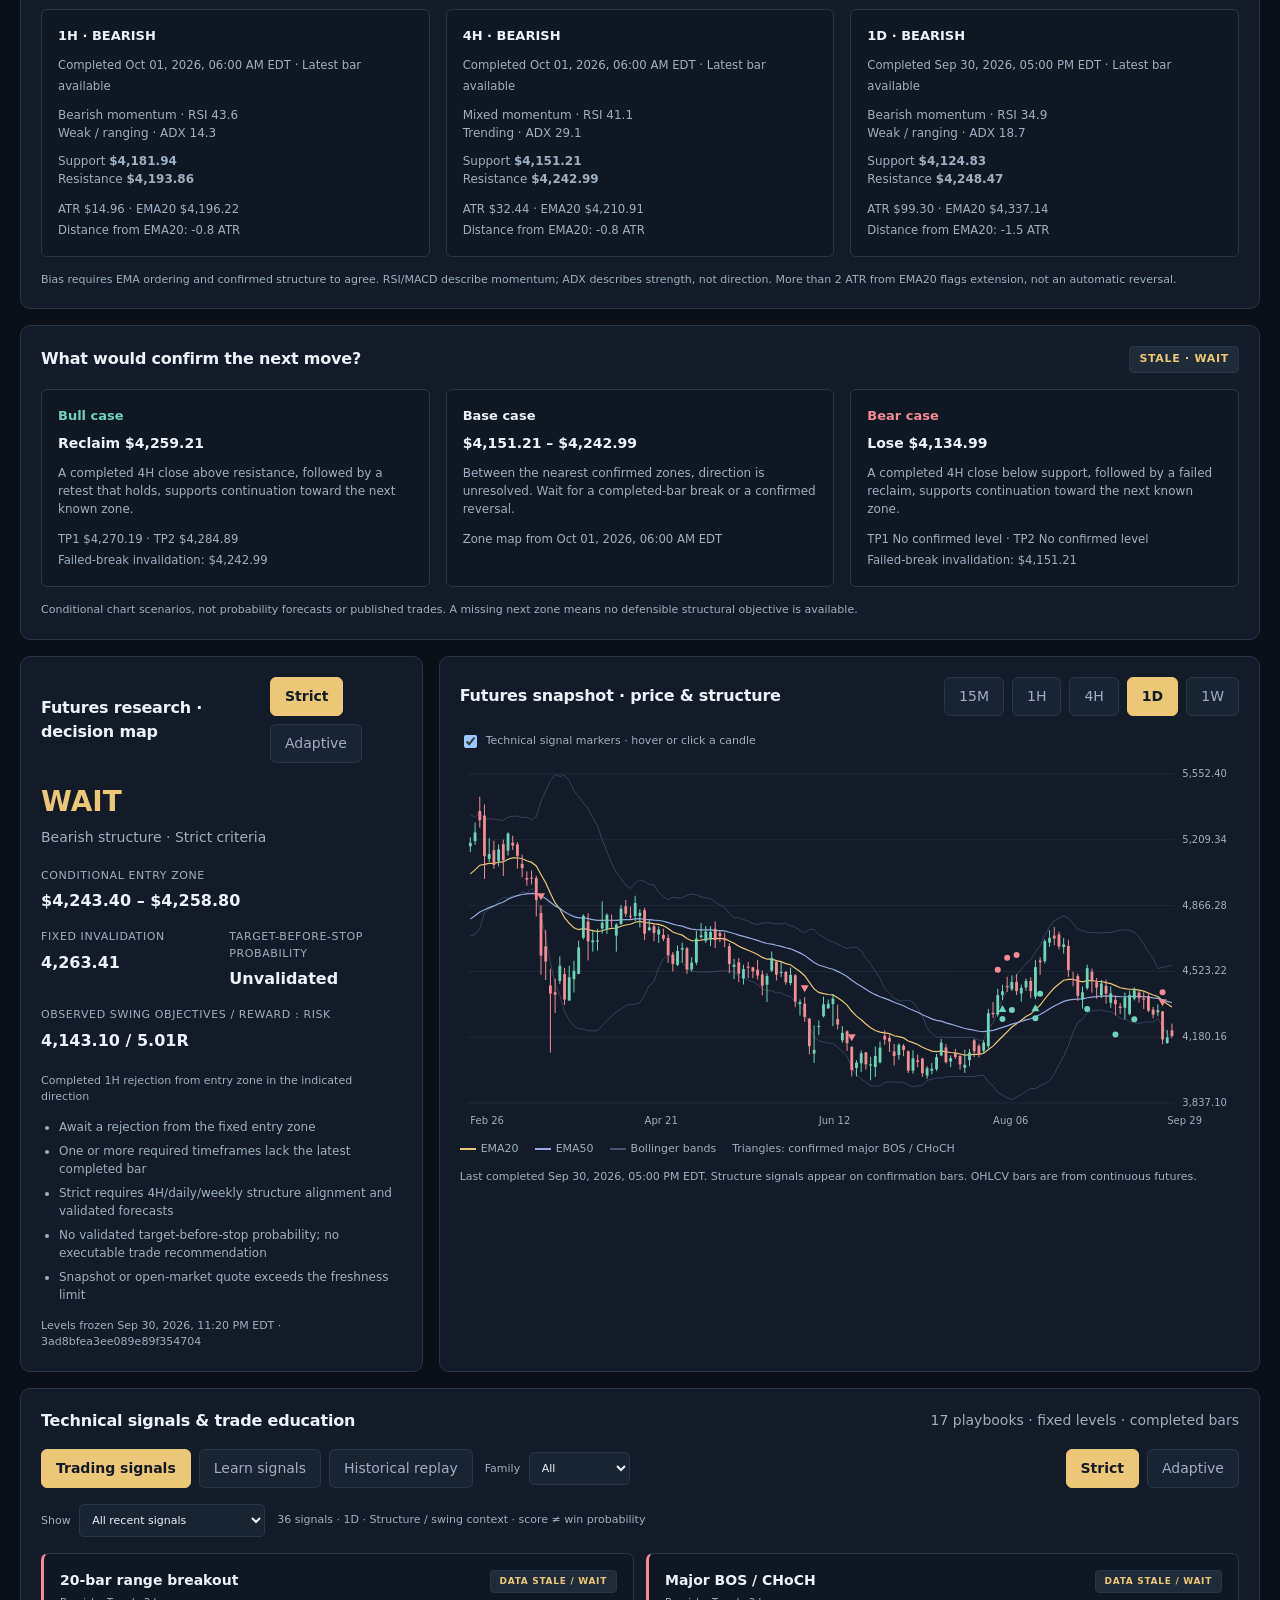
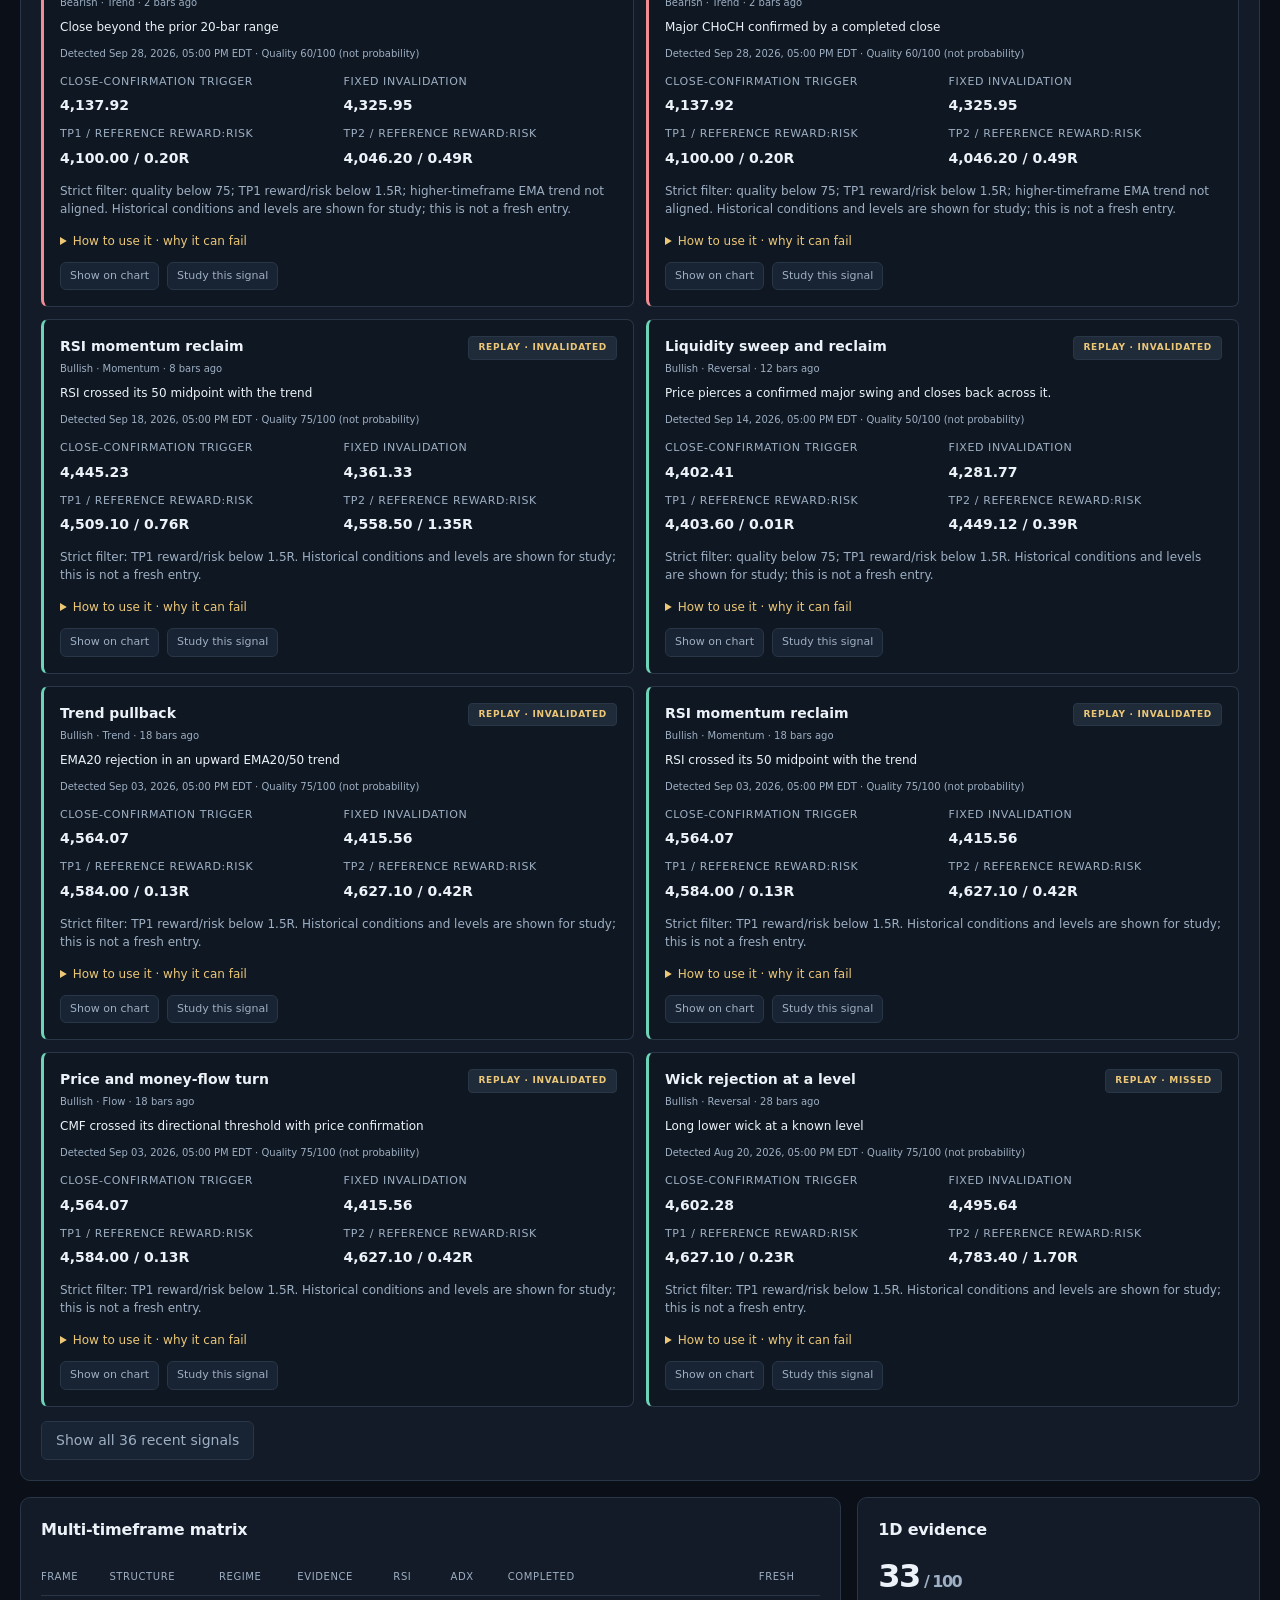
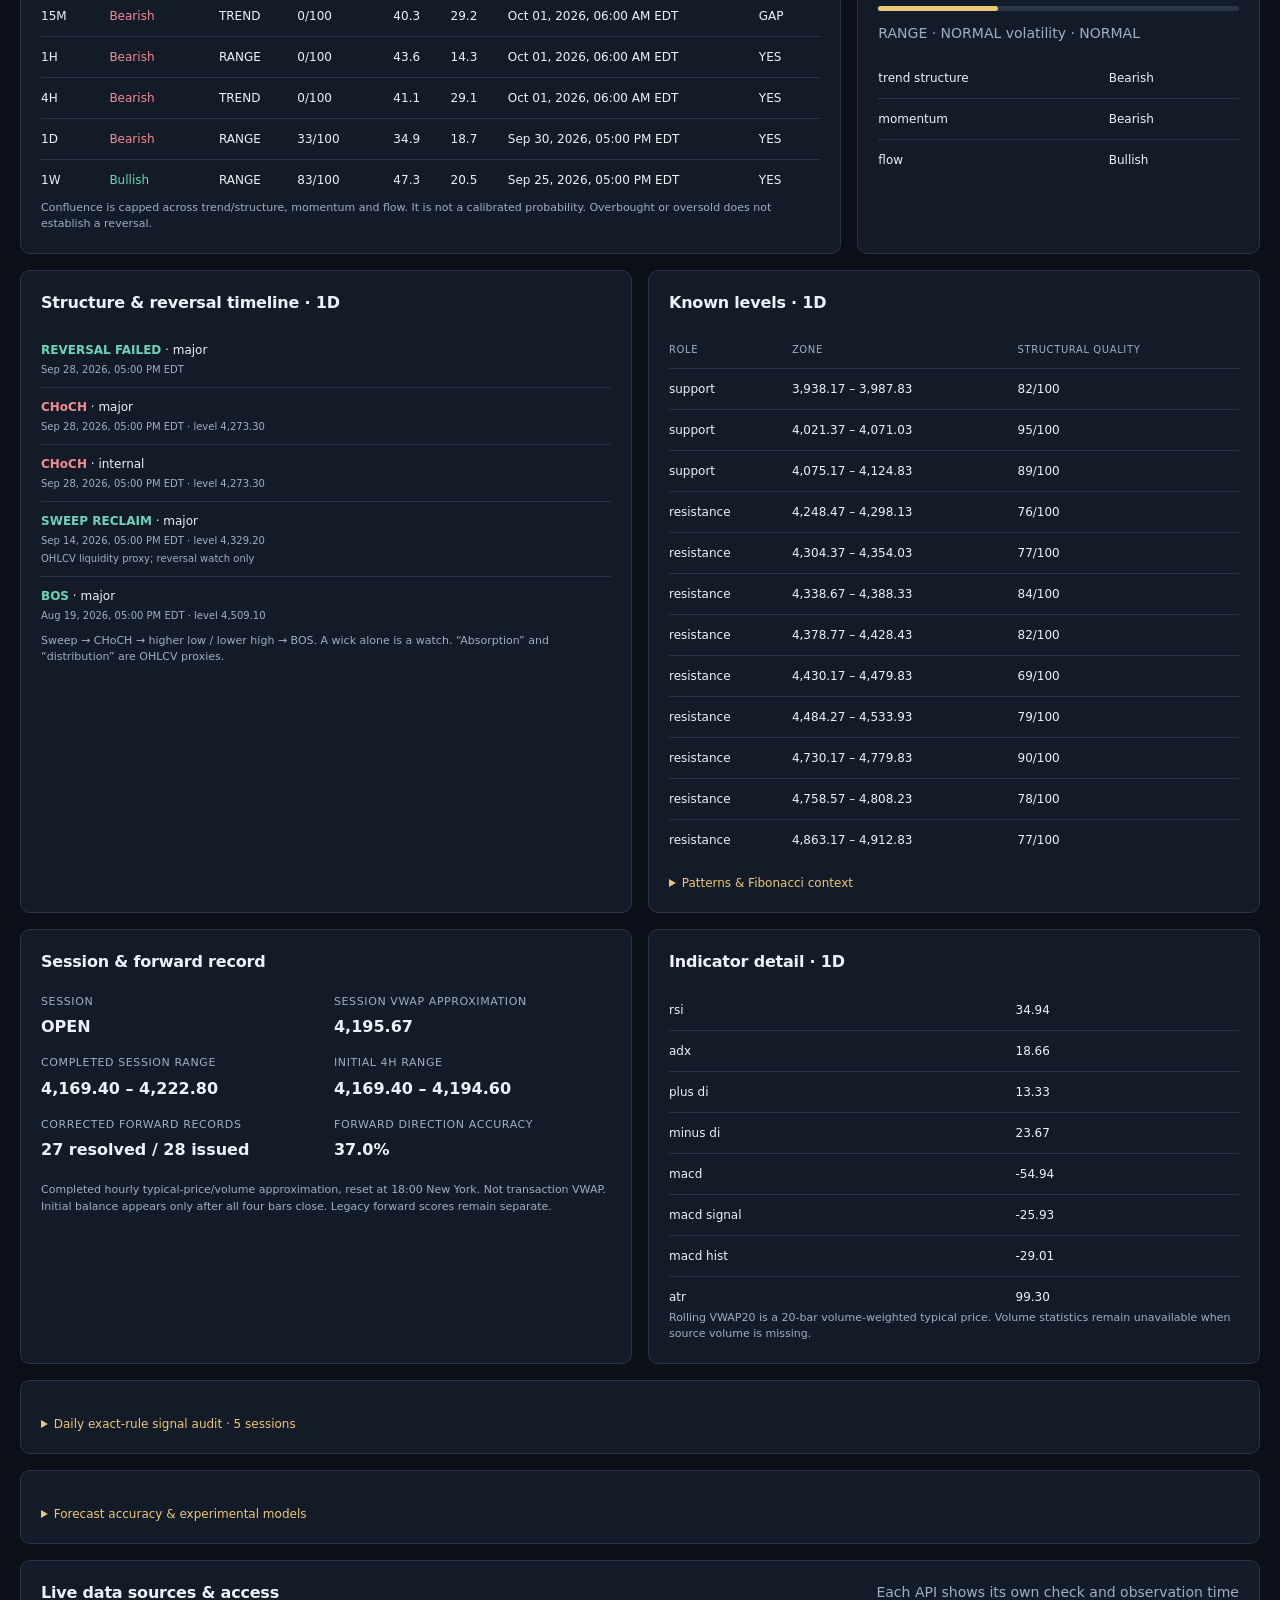
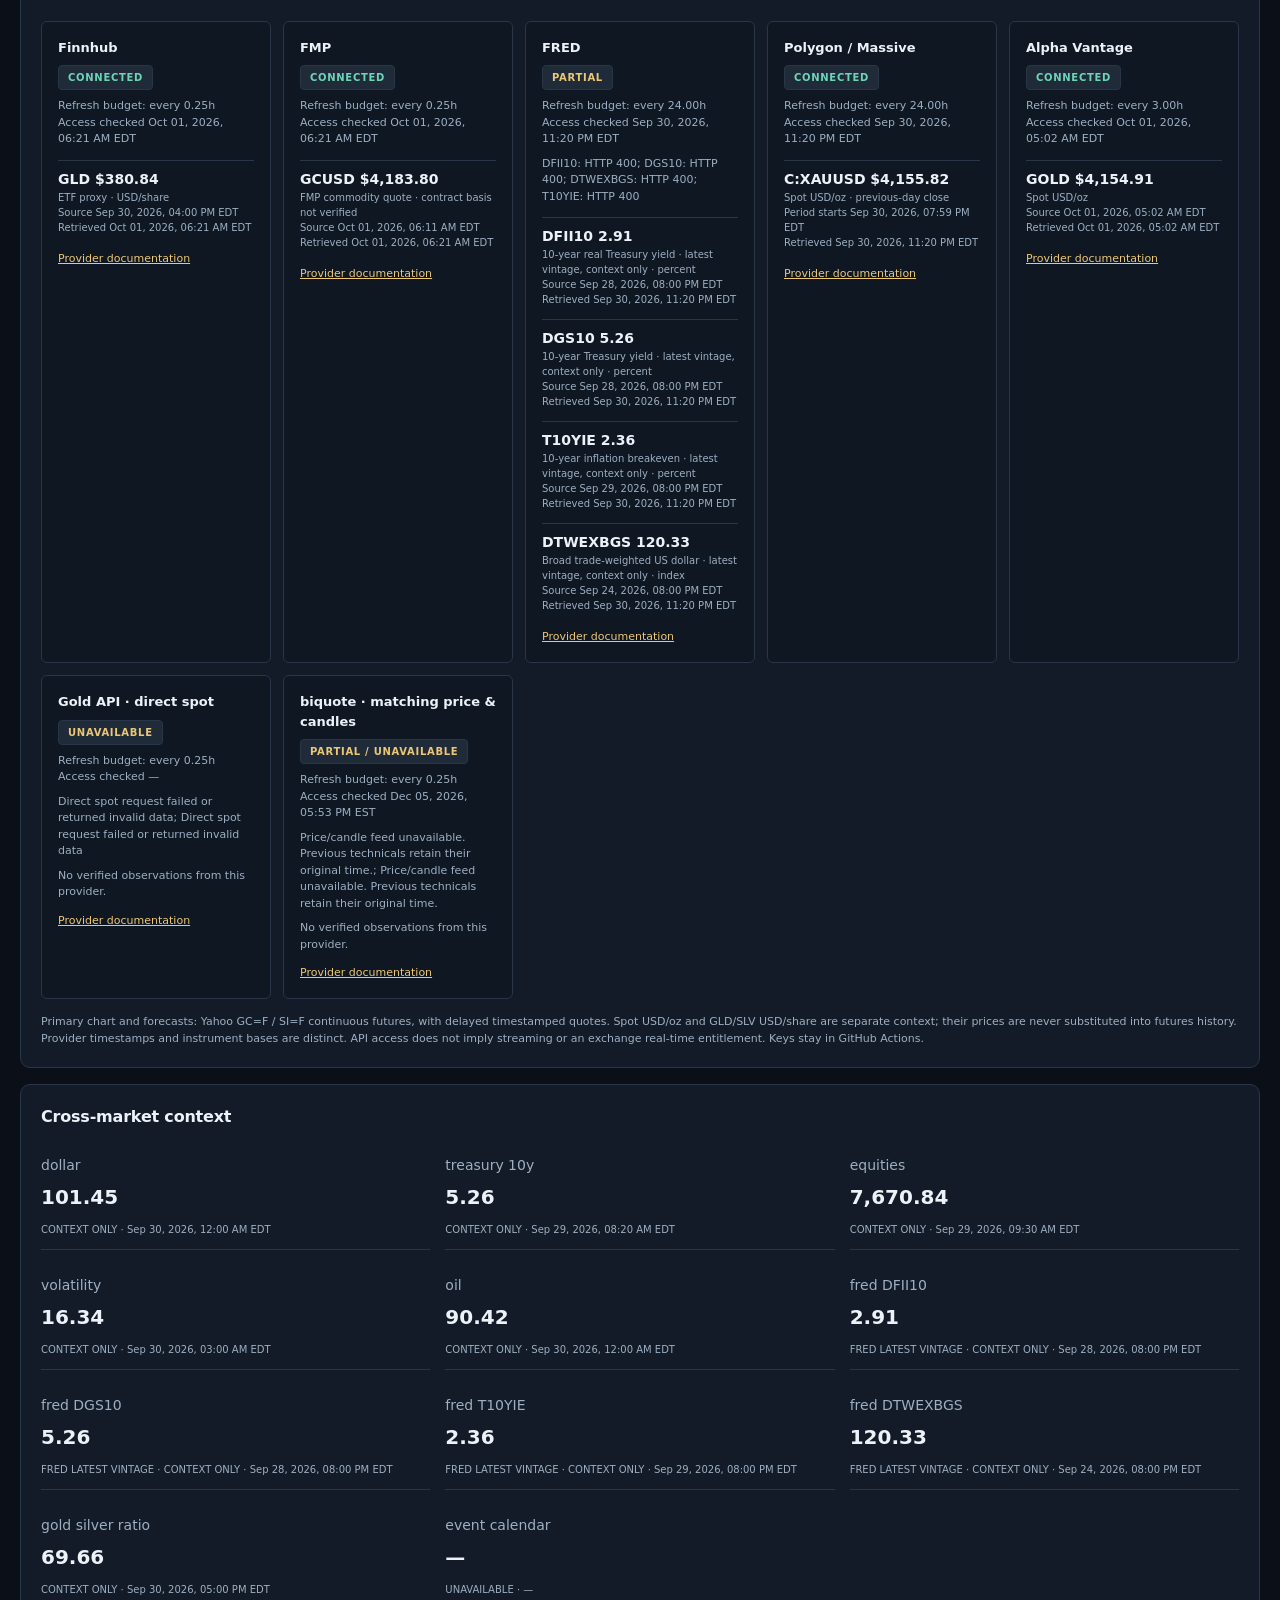
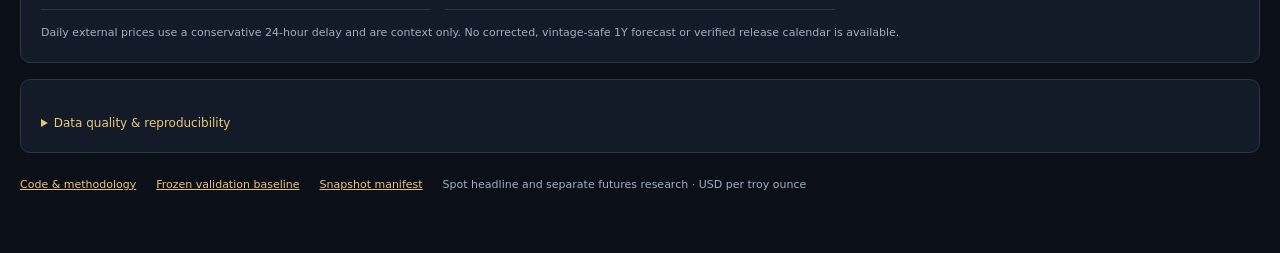
==== commit 0fe6d2ce: "Refresh metal quotes and matching candle technicals together every 15 minutes" ====
--- a/index.html
+++ b/index.html
@@ -12,9 +12,10 @@
 </main>
 <script src="assets/time.js?v=1"></script>
 <script src="assets/signals.js?v=2"></script>
-<script src="assets/evidence.js?v=8"></script>
-<script src="assets/feed.js?v=5"></script>
-<script src="assets/live.js?v=2"></script>
+<script src="assets/evidence.js?v=9"></script>
+<script src="assets/feed.js?v=6"></script>
+<script src="assets/spot-technicals.js?v=1"></script>
+<script src="assets/live.js?v=3"></script>
 <script>
 'use strict';
 let data,asset='gold',mode='Strict',tf='1d';
@@ -38,9 +39,9 @@
 const fcards=forecastCards(a,snapshotStale);
 const indicators=['rsi','adx','plus_di','minus_di','macd','macd_signal','macd_hist','atr','stoch_k','stoch_d','mfi','cmf','relative_volume','rolling_vwap20','ema9','ema20','ema50','ema100','ema200','sma50','sma200','bb_upper','bb_lower','donchian_high','donchian_low'];
 $('#app').innerHTML=
-'<div class="topline"><div><div class="eyebrow">'+a.name+' SPOT / '+(asset==='gold'?'XAU/USD':'XAG/USD')+'</div><div class="price" data-testid="price">'+(displayQuote?'$'+n(displayQuote.price):'Unavailable')+'</div><div class="symbol" id="spot-price-basis">'+(displayQuote?escape(displayQuote.basis)+' · Last reported '+time(displayQuote.time):'No timestamped spot quote available')+'</div></div><div>'+'<span class="badge wait" id="spot-price-status">'+escape(spotStatus(displayQuote))+'</span>'+'<div class="symbol">Spot headline · futures research below</div></div></div>'+
-currentPanel()+feedPanel()+
-'<div class="notice"><strong>Instrument mismatch:</strong> The headline uses the newest timestamped spot quote from Gold API or Alpha Vantage. Charts, technical levels, entry zones and experimental forecasts below use Yahoo continuous futures '+escape(a.symbol)+'. They are not spot trading targets. No offset or conversion is applied; the reported Yahoo quote has not been independently verified for a matching contract.</div>'+
+'<div class="topline"><div><div class="eyebrow">'+a.name+' SPOT / '+(asset==='gold'?'XAU/USD':'XAG/USD')+'</div><div class="price" data-testid="price">'+(displayQuote?'$'+n(displayQuote.price):'Unavailable')+'</div><div class="symbol" id="spot-price-basis">'+(displayQuote?escape(displayQuote.basis)+' · Last reported '+time(displayQuote.time):'No timestamped spot quote available')+'</div></div><div>'+'<span class="badge wait" id="spot-price-status">'+escape(spotStatus(displayQuote))+'</span>'+'<div class="symbol">Price + candle technicals · 15-minute refresh</div></div></div>'+
+technicalPanel()+currentPanel()+feedPanel()+
+'<div class="notice"><strong>Instrument mismatch:</strong> The live technicals above use matching biquote XAUUSD/XAGUSD broker prices and candles. Gold API and Alpha Vantage supply backup spot quotes when the matching feed is unavailable; backup quotes do not update the broker technicals. Charts, technical levels, entry zones and experimental forecasts below use Yahoo continuous futures '+escape(a.symbol)+'. They are not spot trading targets. No offset or conversion is applied; the reported Yahoo quote has not been independently verified for a matching contract.</div>'+
 ((!a.fresh||snapshotStale)?'<div class="notice">'+(snapshotIsStale()?'Snapshot is over 30 minutes old. ':quoteIsStale()?'Quote or intraday bars are stale. ':'')+'Missing latest completed bars: '+escape(Object.entries(a.timeframes).filter(([t,d])=>!d.quality.latest_expected_bar_present).map(([t])=>t.toUpperCase()).join(', ')||'none')+'. Strict setups require all timeframes; check the selected mode and signal status.</div>':'')+
 '<div class="grid">'+technicalBrief(technical,technicalStale)+
 pricePaths(technical,technicalStale||!technical.technical_brief.rows.find(r=>r.timeframe==='4H')?.fresh)+
@@ -63,6 +64,7 @@
 bindSignalControls();
 refreshFeedLabels();
 refreshSpotLabels();
+bindSpotTechnicals();
 draw();
 }
 function draw(){
@@ -87,7 +89,7 @@
 canvas.onpointerleave=()=>{$('#chart-tip').style.display='none'};
 }
 document.querySelectorAll('button[data-asset]').forEach(b=>b.onclick=()=>{asset=b.dataset.asset;render()});
-window.addEventListener('resize',draw);
+window.addEventListener('resize',()=>{draw();drawSpotTechnicals();});
 startMarketFeed();
 startCurrentMarket();
 </script></body></html>
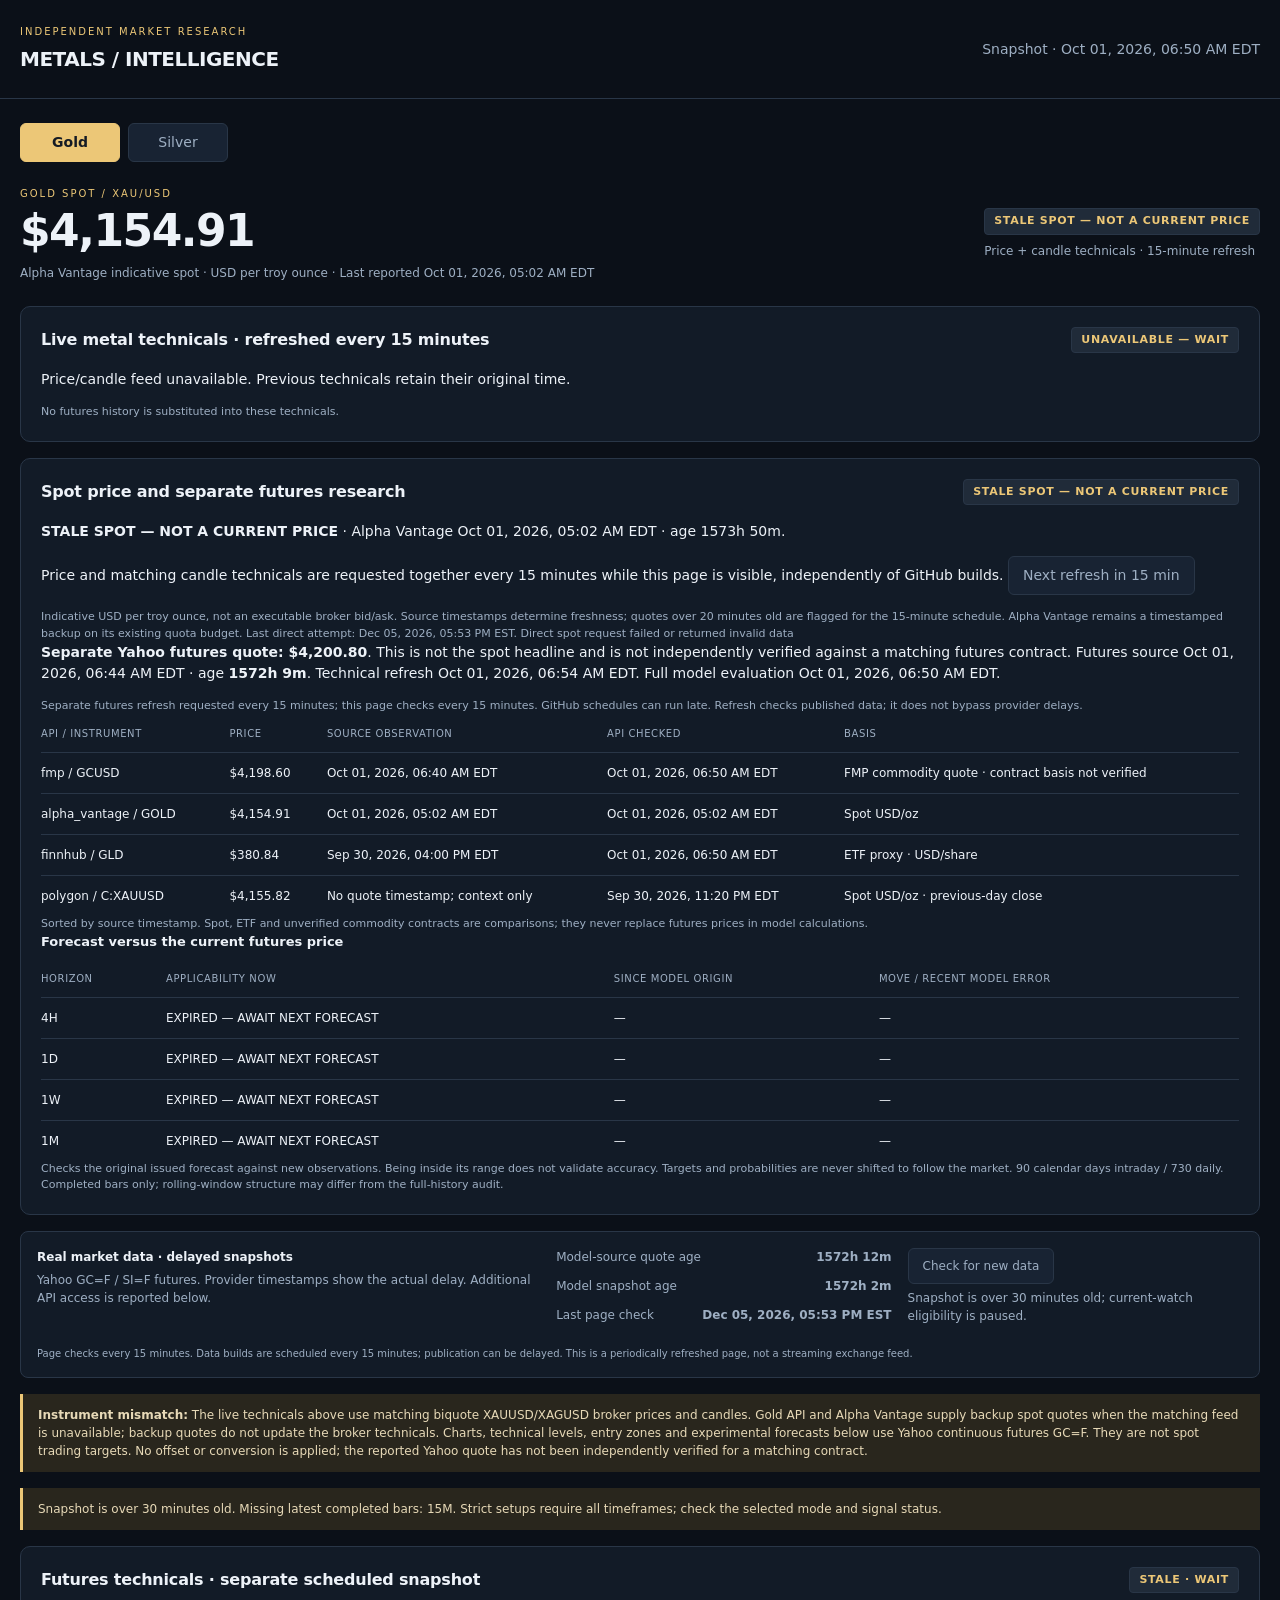
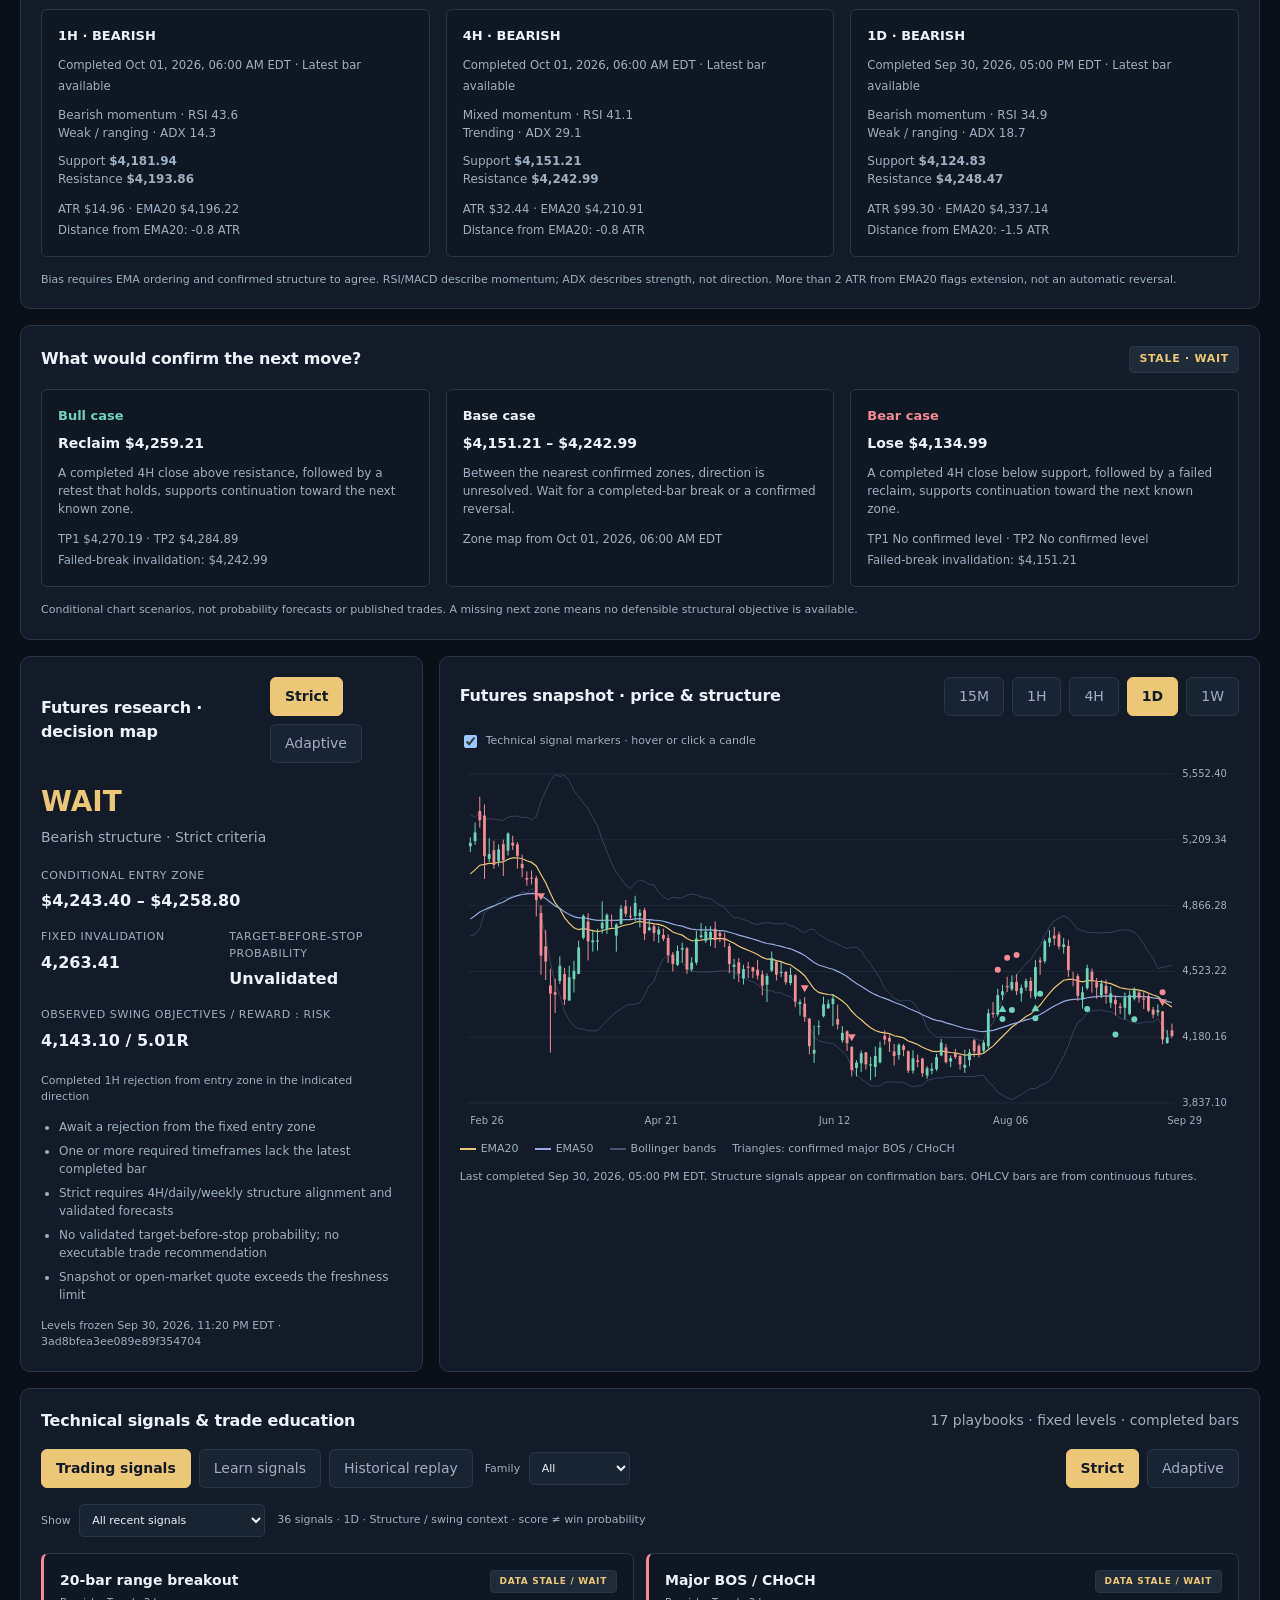
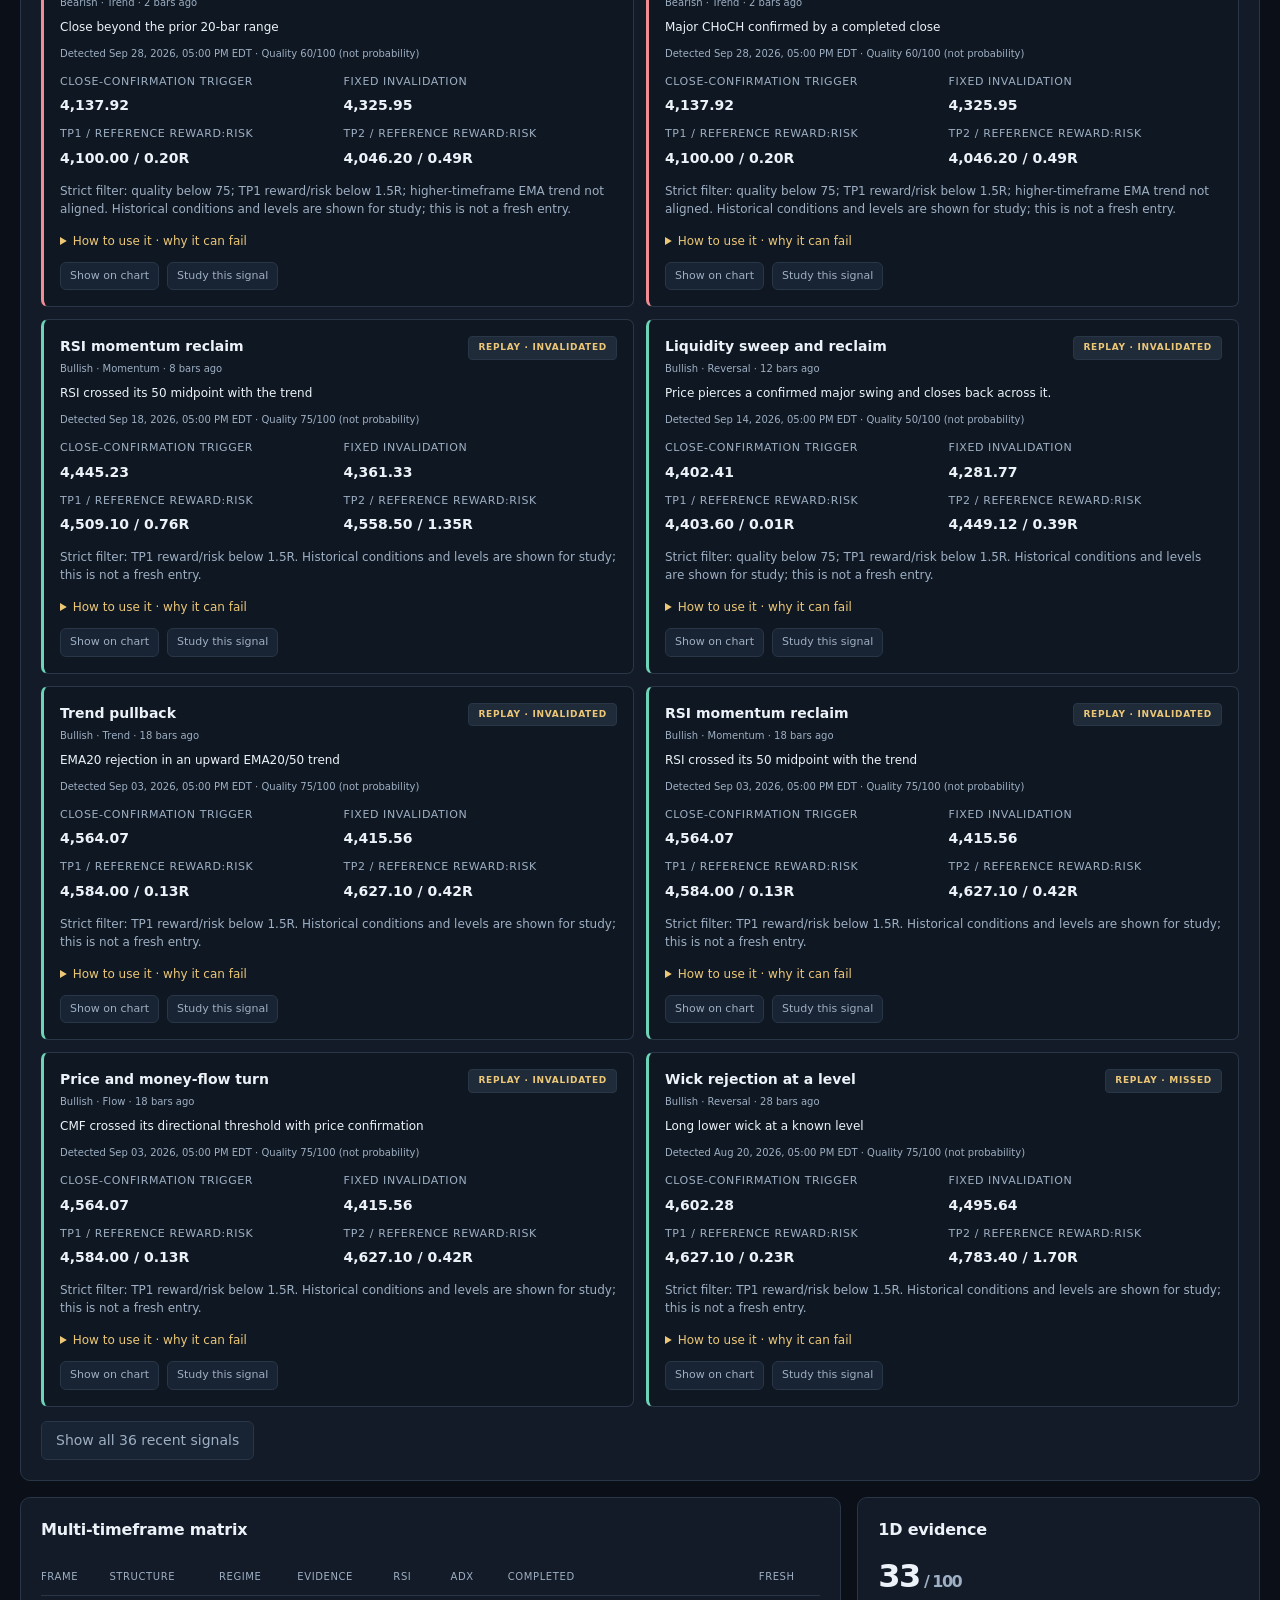
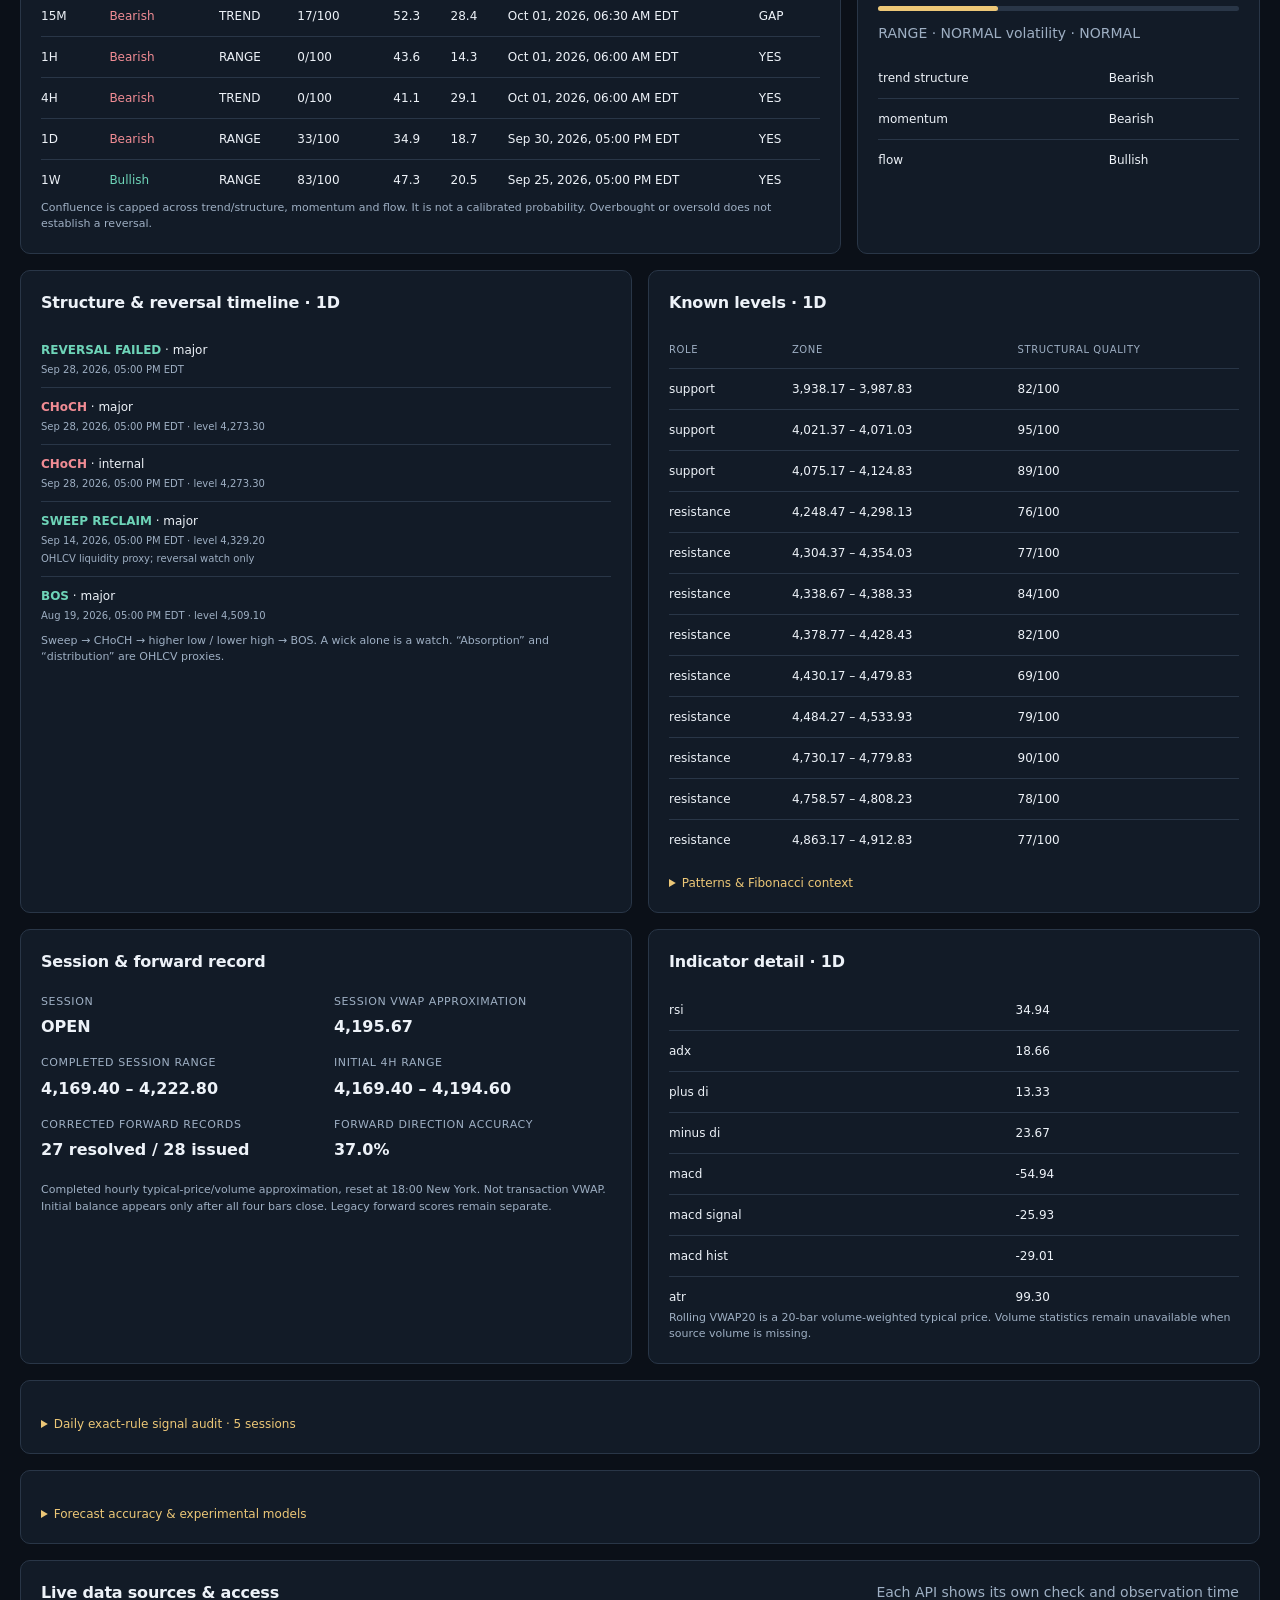
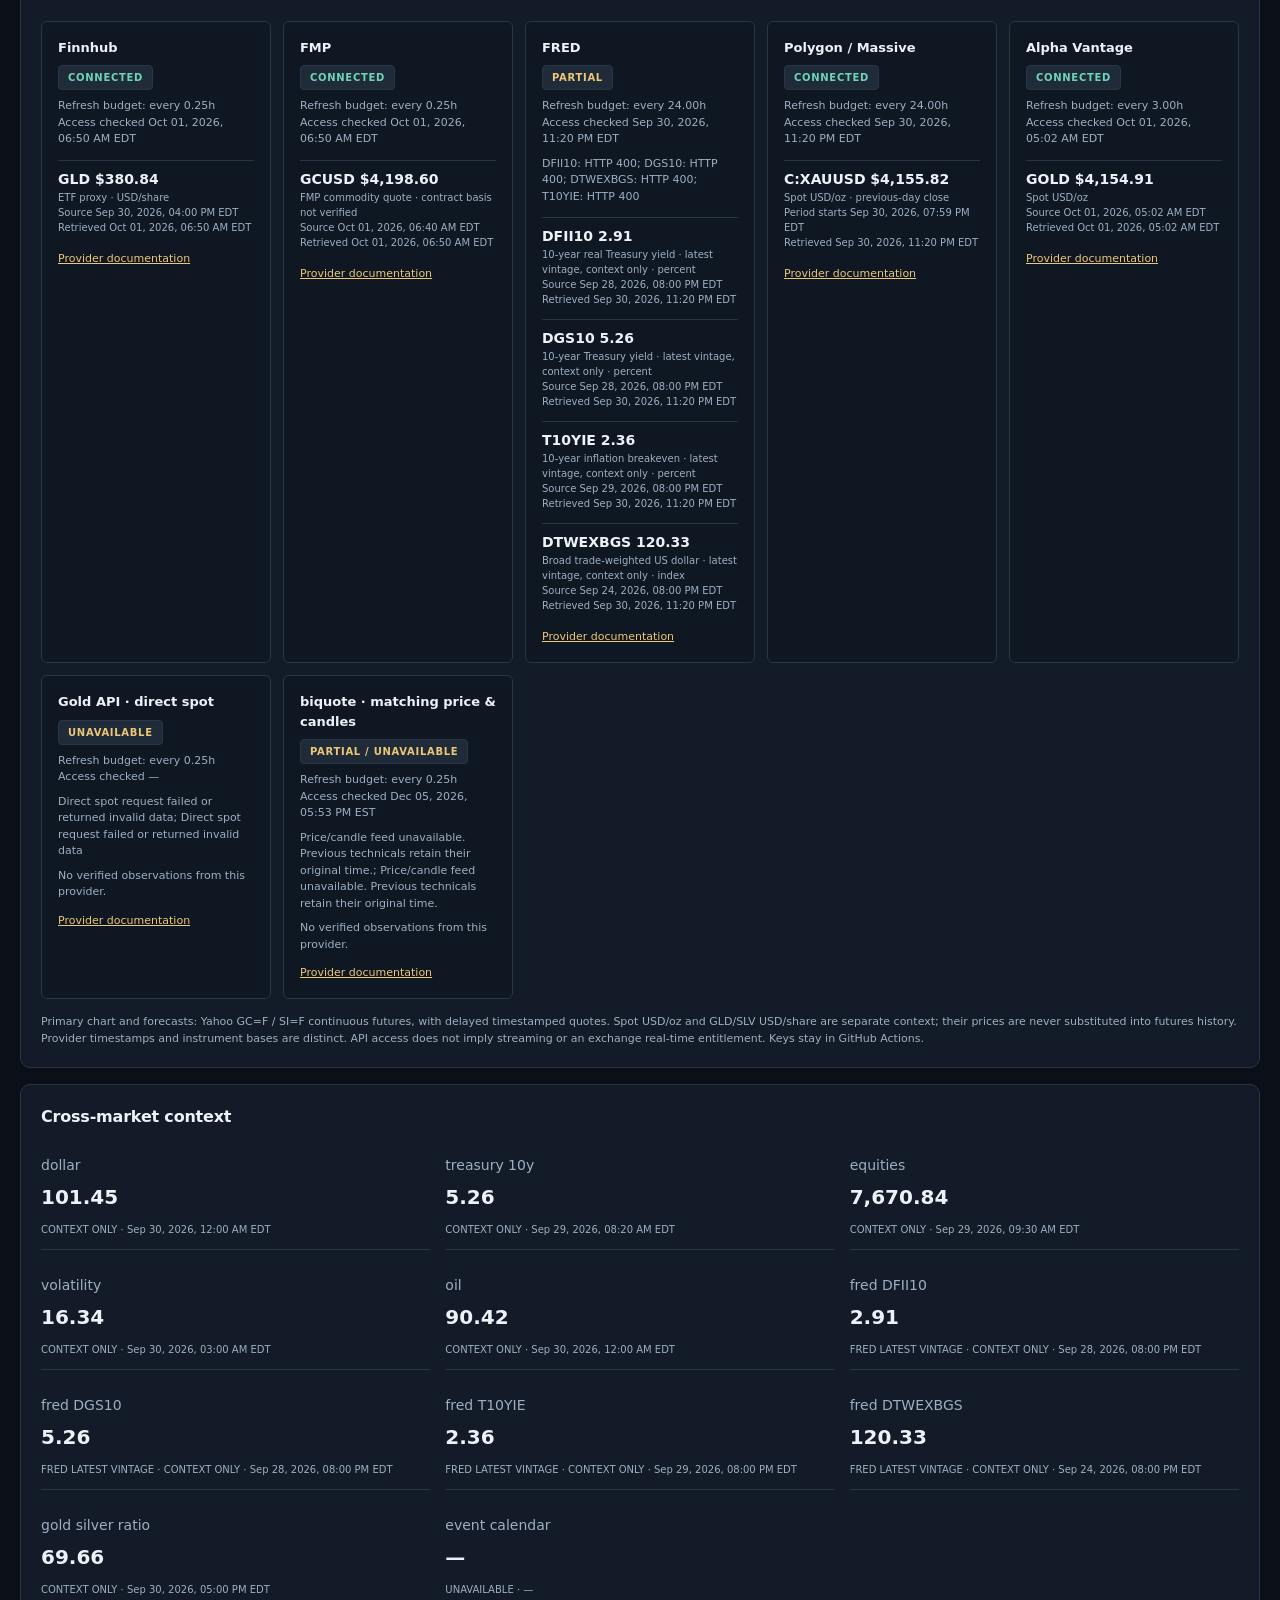
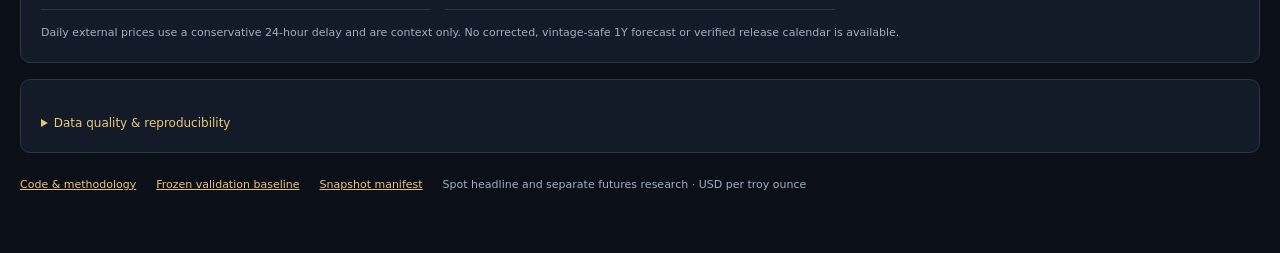
==== commit 8d1e6be0: "Invalidate cached technical script after daily-history fix" ====
--- a/index.html
+++ b/index.html
@@ -14,7 +14,7 @@
 <script src="assets/signals.js?v=2"></script>
 <script src="assets/evidence.js?v=9"></script>
 <script src="assets/feed.js?v=6"></script>
-<script src="assets/spot-technicals.js?v=1"></script>
+<script src="assets/spot-technicals.js?v=2"></script>
 <script src="assets/live.js?v=3"></script>
 <script>
 'use strict';
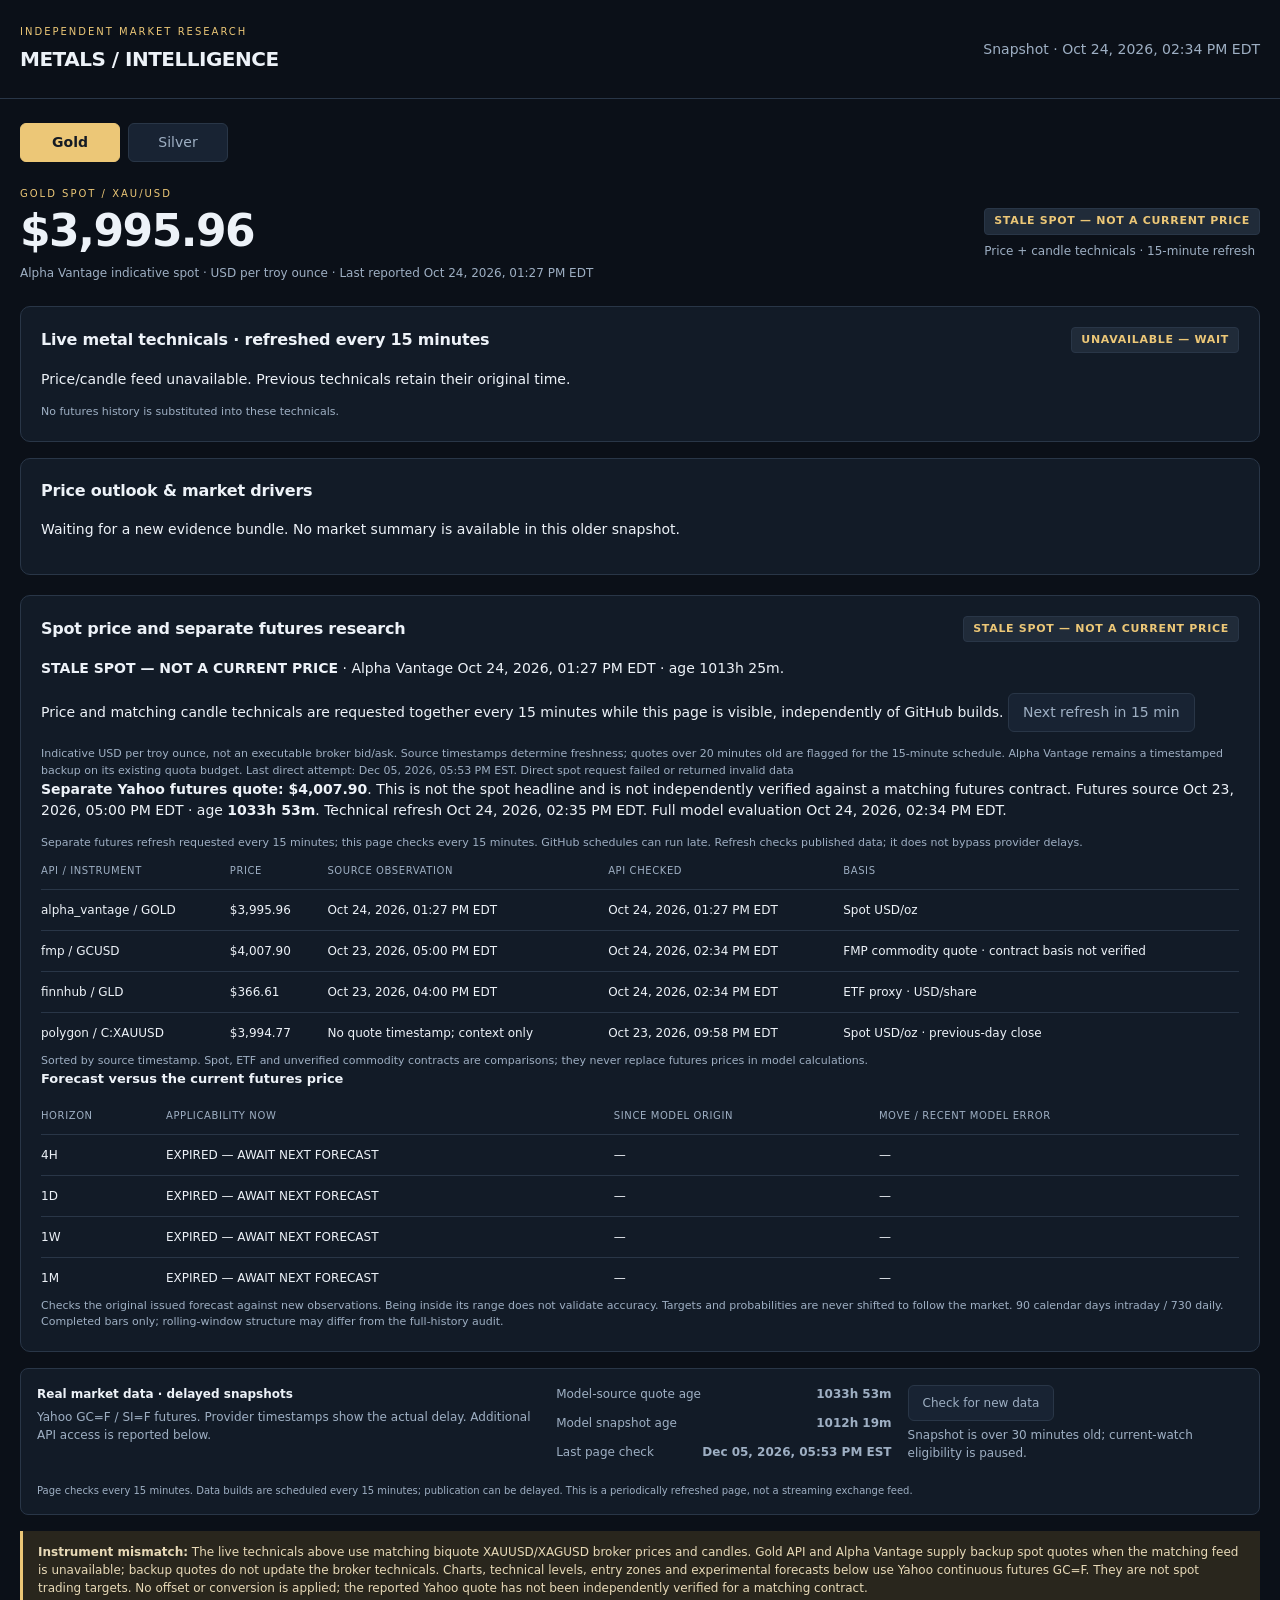
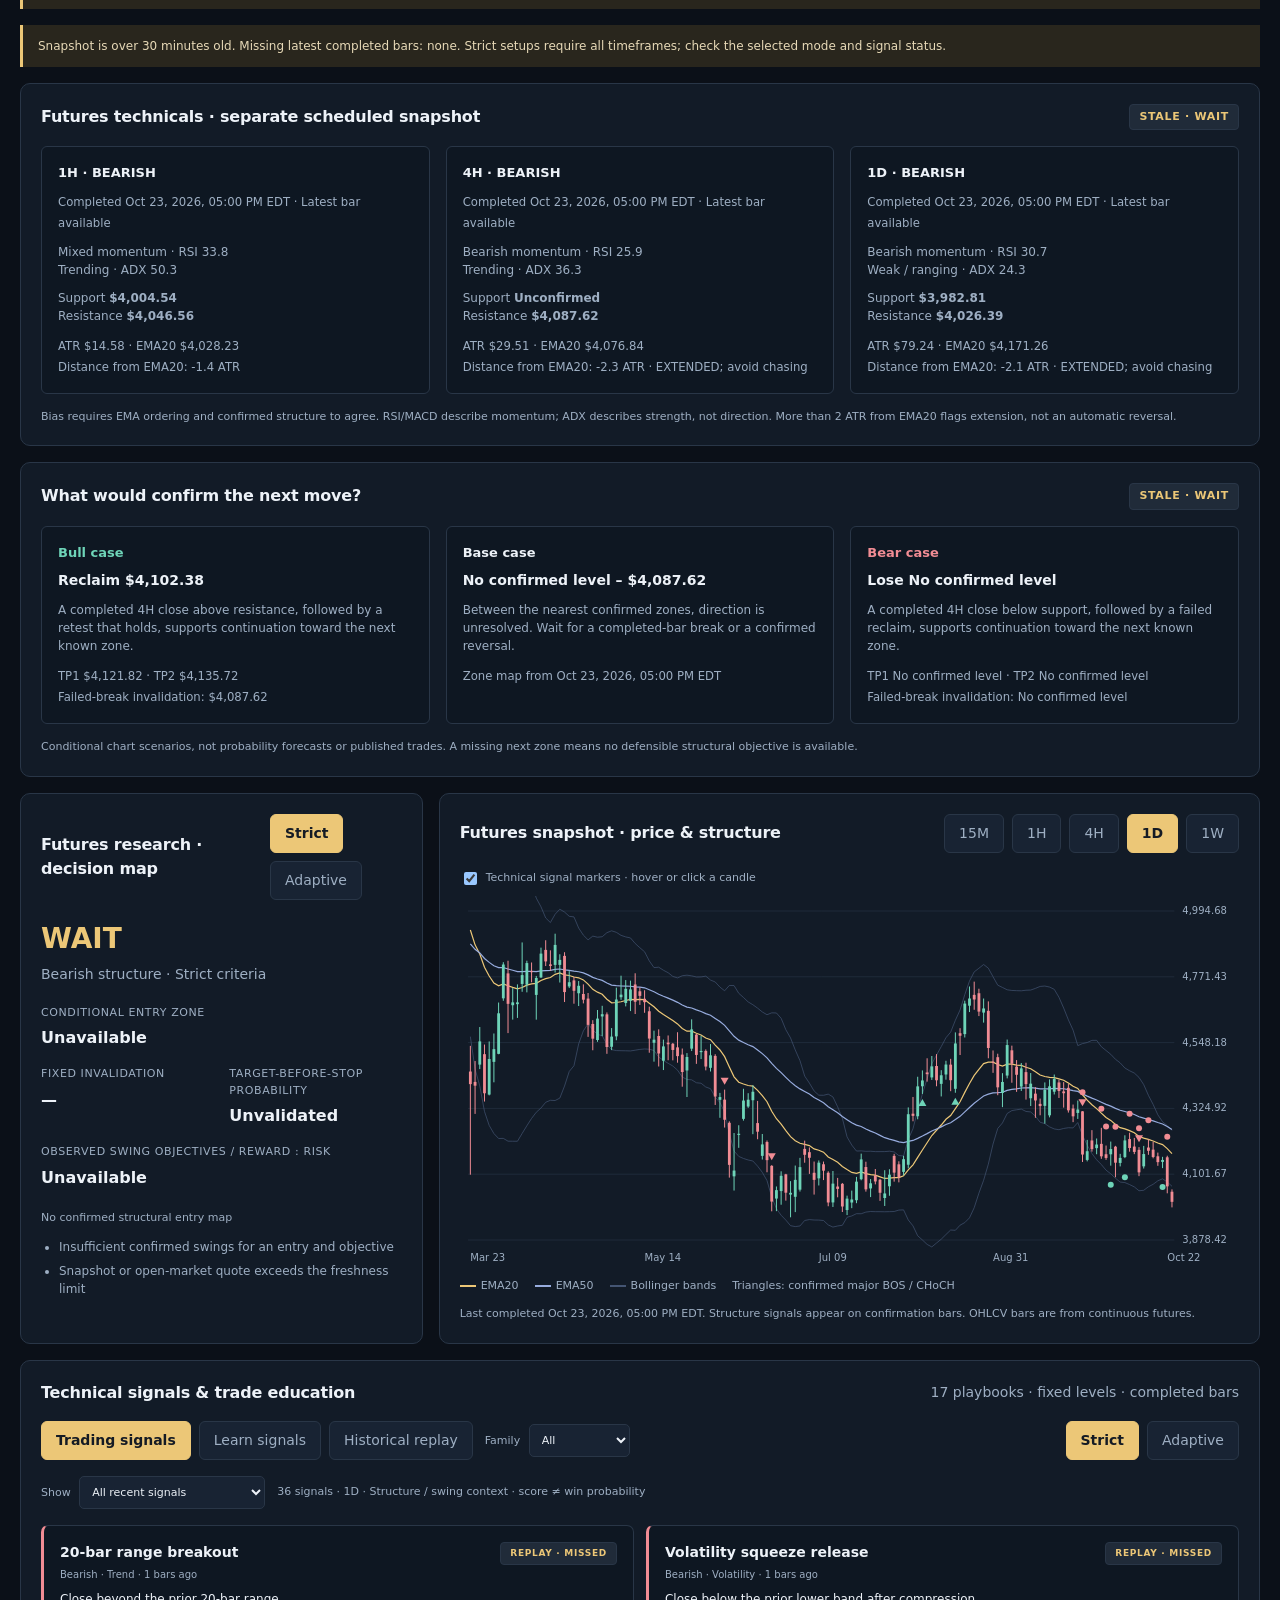
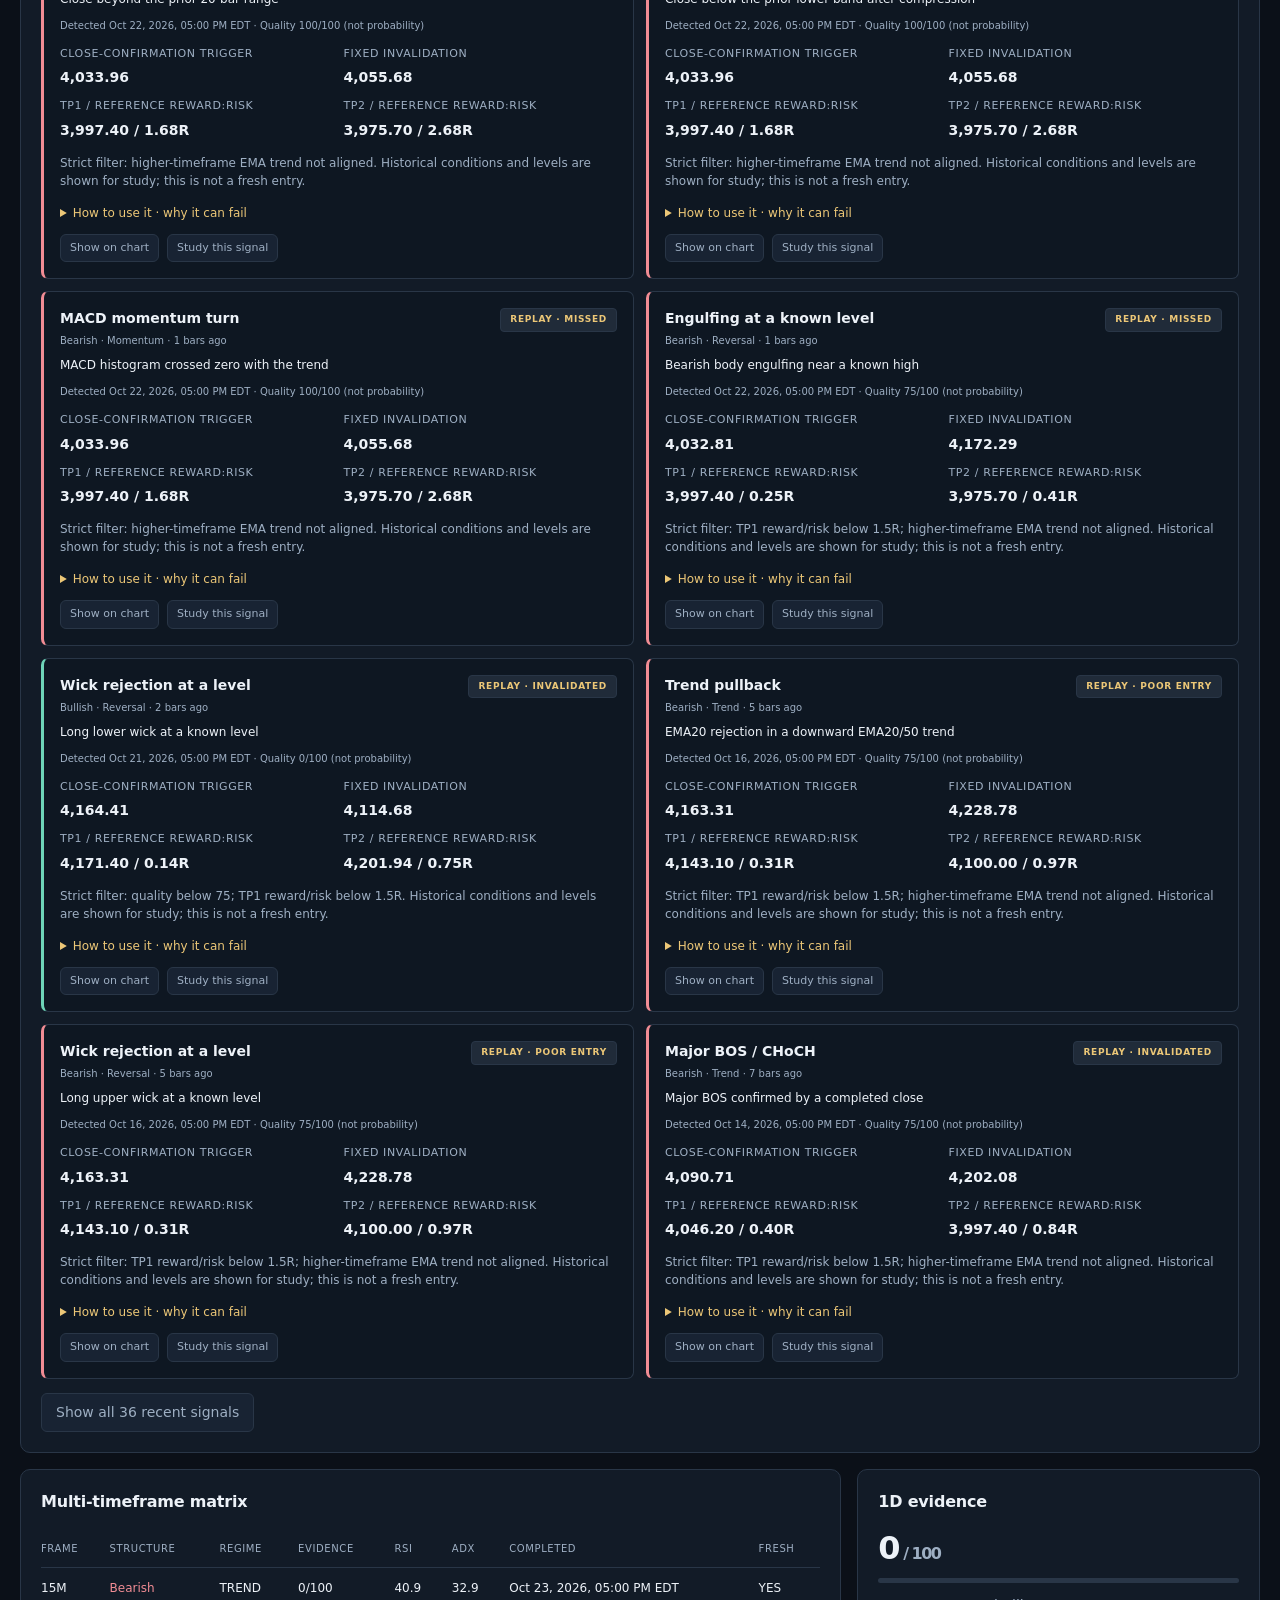
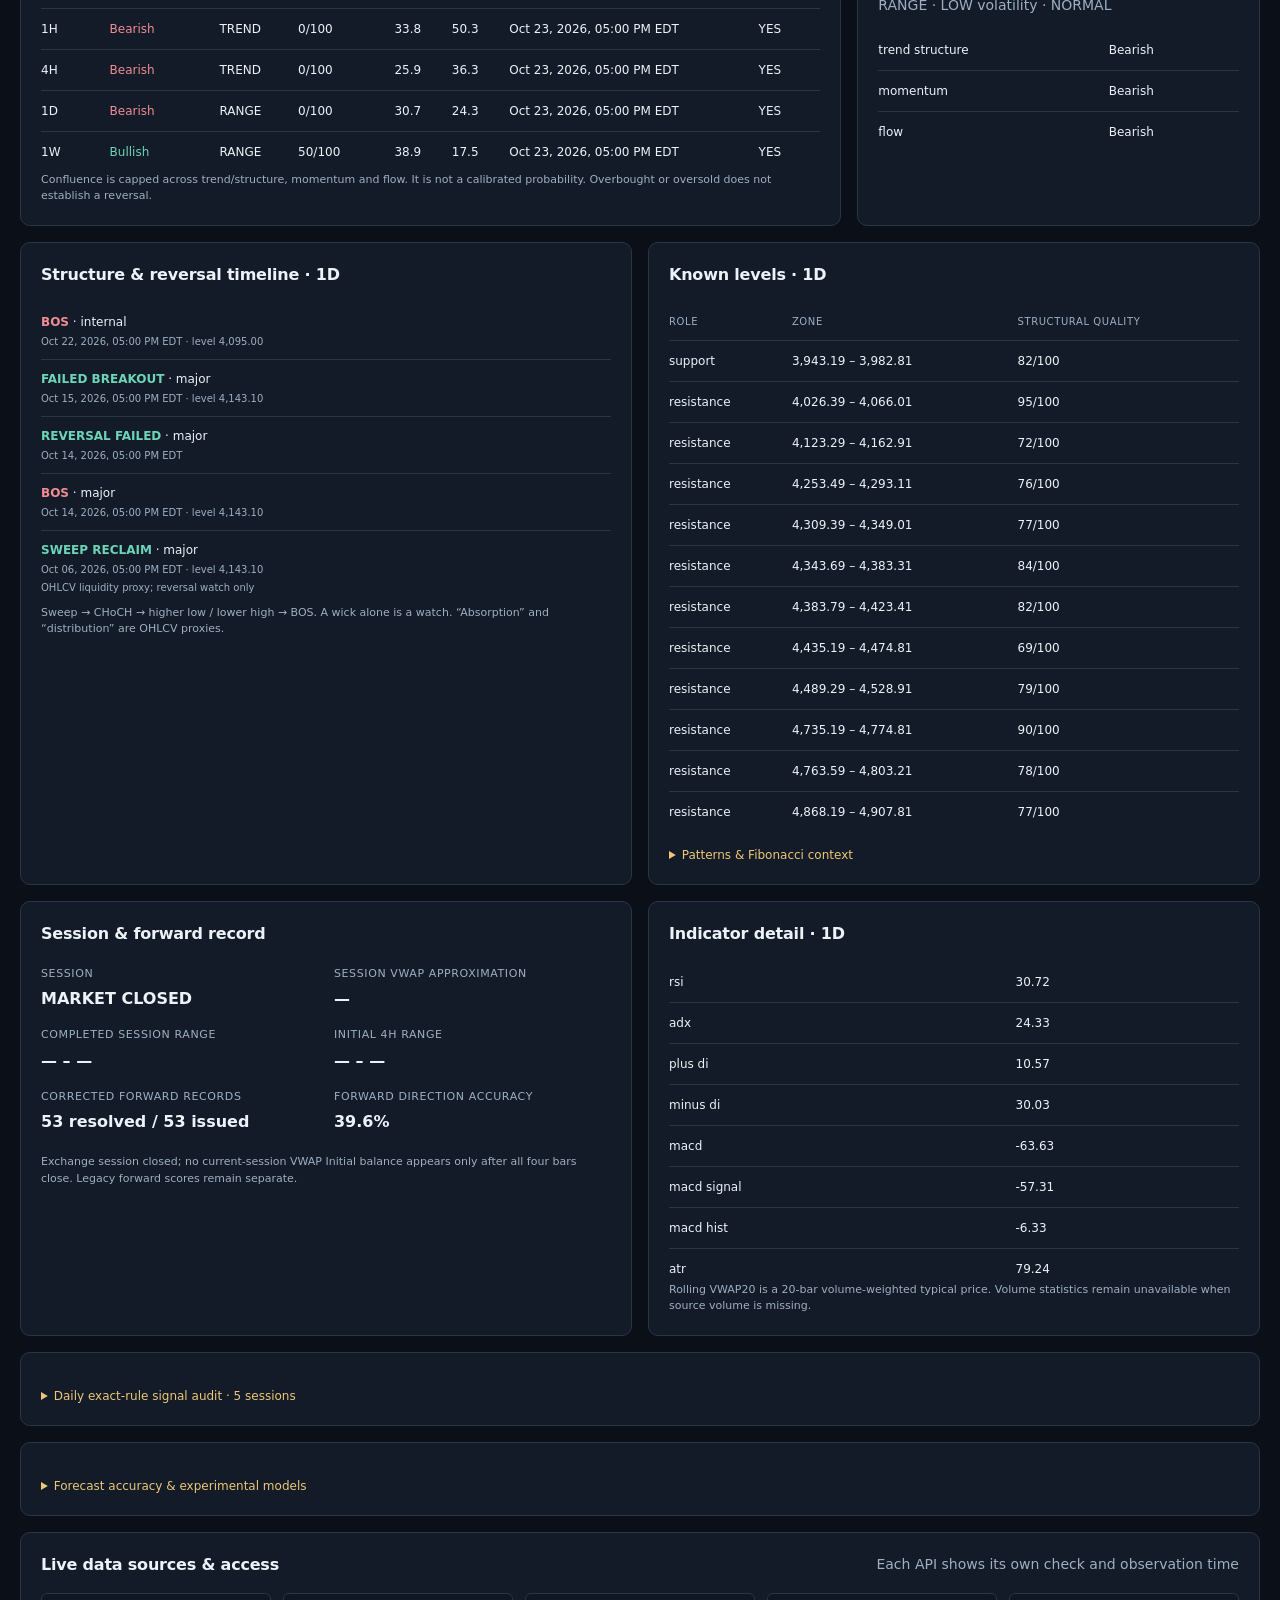
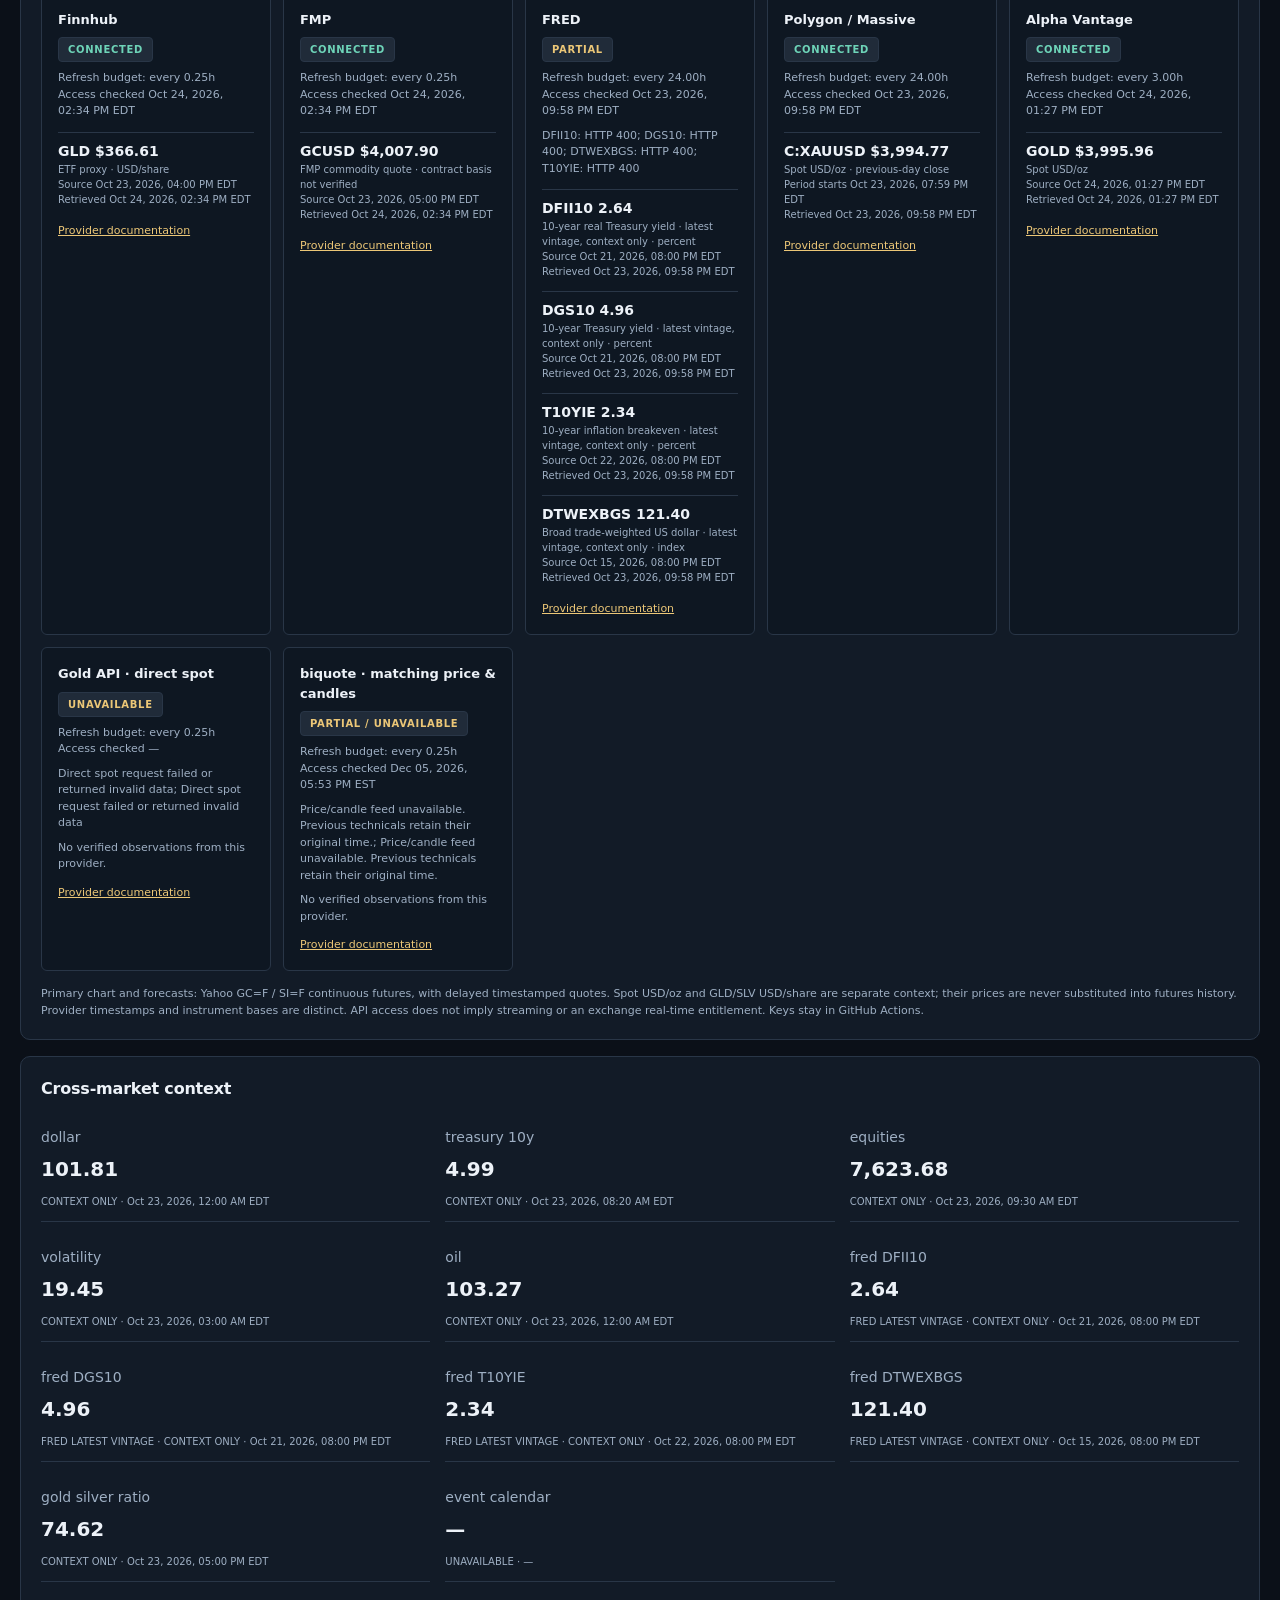
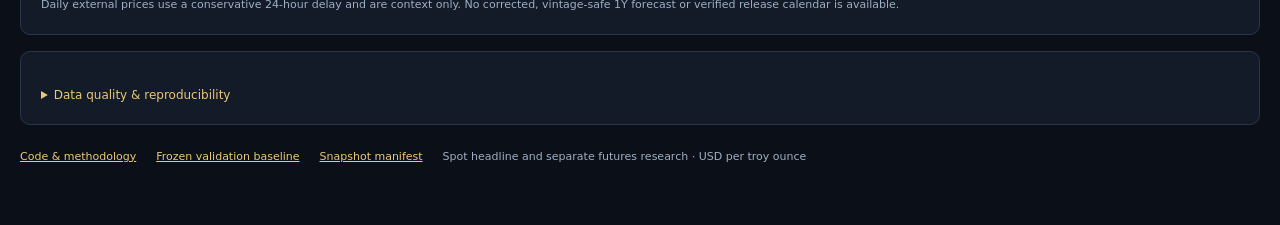
==== commit 2ba40b04: "Add dated gold and silver outlooks with sourced market-factor explanations" ====
--- a/index.html
+++ b/index.html
@@ -4,7 +4,7 @@
 :root{color-scheme:dark;--bg:#0b1018;--panel:#121b27;--line:#293647;--text:#edf2f8;--muted:#9eafc3;--gold:#ecc777;--green:#6ed4b8;--red:#f18c94}*{box-sizing:border-box}body{margin:0;background:var(--bg);color:var(--text);font:14px/1.5 system-ui,-apple-system,Segoe UI,sans-serif}button,a{touch-action:manipulation}button{font:inherit;cursor:pointer}button:focus-visible,a:focus-visible{outline:2px solid var(--gold);outline-offset:3px}header{border-bottom:1px solid var(--line);padding:24px max(20px,calc((100vw - 1400px)/2));display:flex;justify-content:space-between;gap:20px;align-items:center}.brand{font-size:20px;font-weight:750;letter-spacing:-.5px}.eyebrow{text-transform:uppercase;letter-spacing:2px;font-size:10px;color:var(--gold);margin-bottom:5px}main{max-width:1440px;margin:auto;padding:24px 20px 60px}.muted,small{color:var(--muted)}.tabs,.controls{display:flex;gap:8px;flex-wrap:wrap}button{background:#182333;color:var(--muted);border:1px solid var(--line);border-radius:6px;padding:8px 14px}button[aria-pressed=true]{background:var(--gold);border-color:var(--gold);color:#151b24;font-weight:700}.asset-tabs button{min-width:100px}.topline{display:flex;justify-content:space-between;align-items:center;gap:20px;margin:24px 0}.price{font-size:44px;line-height:1.15;font-variant-numeric:tabular-nums;font-weight:700;letter-spacing:-1.5px}.symbol{font-size:12px;color:var(--muted);margin-top:7px}.badge{display:inline-block;padding:4px 9px;border:1px solid var(--line);border-radius:4px;font-size:11px;font-weight:750;letter-spacing:.7px;background:#202b39}.badge.wait{color:var(--gold)}.badge.up{color:var(--green)}.badge.down{color:var(--red)}.grid{display:grid;grid-template-columns:repeat(12,minmax(0,1fr));gap:16px}.panel{background:var(--panel);border:1px solid var(--line);border-radius:10px;padding:20px;min-width:0}.span4{grid-column:span 4}.span6{grid-column:span 6}.span8{grid-column:span 8}.span12{grid-column:span 12}h1,h2,h3,p{margin-top:0}h1{font-size:20px;margin-bottom:5px}h2{font-size:16px;letter-spacing:-.2px;margin-bottom:16px}h3{font-size:13px;margin-bottom:8px}.panel-head{display:flex;align-items:center;justify-content:space-between;gap:14px;margin-bottom:16px}.panel-head h2{margin:0}.setup-state{font-size:28px;font-weight:750;margin:18px 0 4px;color:var(--gold)}.metrics{display:grid;grid-template-columns:repeat(2,minmax(0,1fr));gap:16px;margin:20px 0}.metric span{display:block;color:var(--muted);font-size:11px;text-transform:uppercase;letter-spacing:.6px;margin-bottom:5px}.metric strong{font-size:16px;font-weight:650;font-variant-numeric:tabular-nums}.metric.wide{grid-column:1/-1}.reasons{padding-left:18px;color:var(--muted);font-size:12px;margin-bottom:0}.reasons li{margin:6px 0}.forecast-grid{display:grid;grid-template-columns:repeat(4,minmax(0,1fr));gap:12px}.forecast{padding:16px;background:#0e1722;border:1px solid var(--line);border-radius:7px}.forecast h3{font-size:14px}.forecast .headline{font-size:21px;font-weight:700;margin:10px 0}.forecast small{font-size:11px}details{margin-top:14px}summary{cursor:pointer;color:var(--gold);font-size:12px}details p{font-size:12px;color:var(--muted);margin:10px 0}.chart-wrap{height:370px;position:relative}canvas{width:100%;height:100%;display:block}.chart-tip{position:absolute;top:8px;left:8px;background:#0b1018e8;color:var(--text);font-size:11px;pointer-events:none;padding:6px;border-radius:3px;display:none}.legend{display:flex;gap:16px;font-size:11px;color:var(--muted);margin:12px 0;flex-wrap:wrap}.legend i{display:inline-block;width:16px;height:2px;vertical-align:middle;margin-right:5px}.table-wrap{overflow-x:auto}table{border-collapse:collapse;width:100%;font-size:12px;font-variant-numeric:tabular-nums}th{text-align:left;color:var(--muted);font-weight:500;font-size:10px;text-transform:uppercase;letter-spacing:.6px}td,th{padding:11px 8px;border-bottom:1px solid var(--line);white-space:nowrap}td:first-child,th:first-child{padding-left:0}tr:last-child td{border-bottom:0}.uptext{color:var(--green)}.downtext{color:var(--red)}.event-list{max-height:290px;overflow:auto}.event{padding:10px 0;border-bottom:1px solid var(--line);font-size:12px}.event:last-child{border:0}.event strong{font-weight:600}.event small{display:block;font-size:10px;margin-top:3px}.context-grid{display:grid;grid-template-columns:repeat(3,minmax(0,1fr));gap:15px}.context-item{border-bottom:1px solid var(--line);padding:10px 0}.context-item strong{display:block;font-size:20px;margin:6px 0}.context-item small{font-size:10px}.notice{padding:12px 15px;margin-bottom:16px;border-left:3px solid var(--gold);background:#29261d;color:#e7d9b7;font-size:12px}.error{color:var(--red);white-space:pre-wrap}.footnote{font-size:11px;color:var(--muted);margin-bottom:0}footer{margin-top:24px;color:var(--muted);font-size:11px;display:flex;gap:20px;flex-wrap:wrap}a{color:var(--gold)}.loading{padding:70px 0;color:var(--muted)}.scorebar{height:5px;border-radius:3px;background:#293647;margin:12px 0}.scorebar span{display:block;height:5px;background:var(--gold);border-radius:3px}.hidden{display:none}
 @media(max-width:1000px){.span4,.span8{grid-column:span 12}.forecast-grid{grid-template-columns:repeat(2,minmax(0,1fr))}.chart-wrap{height:330px}}@media(max-width:650px){header{align-items:flex-start;padding:20px}.brand{font-size:17px}header .muted{font-size:10px}.span6{grid-column:span 12}.panel{padding:15px}.topline{align-items:flex-start;flex-direction:column}.price{font-size:36px}.context-grid{grid-template-columns:repeat(2,minmax(0,1fr))}.panel-head{align-items:flex-start;flex-direction:column}.controls button{padding:6px 10px}.forecast-grid{gap:8px}.forecast{padding:12px}.chart-wrap{height:290px}main{padding:20px 12px 40px}}
 </style><link rel="stylesheet" href="assets/signals.css">
-<link rel="stylesheet" href="assets/evidence.css?v=3"></head><body>
+<link rel="stylesheet" href="assets/evidence.css?v=4"></head><body>
 <header><div><div class="eyebrow">Independent market research</div><div class="brand">METALS / INTELLIGENCE</div></div><div class="muted" id="snapshot-time">Loading snapshot…</div></header>
 <main><nav class="tabs asset-tabs" aria-label="Asset"><button id="gold-tab" data-asset="gold" aria-pressed="true">Gold</button><button id="silver-tab" data-asset="silver" aria-pressed="false">Silver</button></nav>
 <div id="loading" class="loading" role="status">Loading the latest coherent market snapshot…</div><div id="app" class="hidden" data-asset="gold"></div>
@@ -13,6 +13,7 @@
 <script src="assets/time.js?v=1"></script>
 <script src="assets/signals.js?v=2"></script>
 <script src="assets/evidence.js?v=9"></script>
+<script src="assets/outlook.js?v=1"></script>
 <script src="assets/feed.js?v=6"></script>
 <script src="assets/spot-technicals.js?v=2"></script>
 <script src="assets/live.js?v=3"></script>
@@ -40,7 +41,7 @@
 const indicators=['rsi','adx','plus_di','minus_di','macd','macd_signal','macd_hist','atr','stoch_k','stoch_d','mfi','cmf','relative_volume','rolling_vwap20','ema9','ema20','ema50','ema100','ema200','sma50','sma200','bb_upper','bb_lower','donchian_high','donchian_low'];
 $('#app').innerHTML=
 '<div class="topline"><div><div class="eyebrow">'+a.name+' SPOT / '+(asset==='gold'?'XAU/USD':'XAG/USD')+'</div><div class="price" data-testid="price">'+(displayQuote?'$'+n(displayQuote.price):'Unavailable')+'</div><div class="symbol" id="spot-price-basis">'+(displayQuote?escape(displayQuote.basis)+' · Last reported '+time(displayQuote.time):'No timestamped spot quote available')+'</div></div><div>'+'<span class="badge wait" id="spot-price-status">'+escape(spotStatus(displayQuote))+'</span>'+'<div class="symbol">Price + candle technicals · 15-minute refresh</div></div></div>'+
-technicalPanel()+currentPanel()+feedPanel()+
+technicalPanel()+outlookPanel(a,snapshotStale)+currentPanel()+feedPanel()+
 '<div class="notice"><strong>Instrument mismatch:</strong> The live technicals above use matching biquote XAUUSD/XAGUSD broker prices and candles. Gold API and Alpha Vantage supply backup spot quotes when the matching feed is unavailable; backup quotes do not update the broker technicals. Charts, technical levels, entry zones and experimental forecasts below use Yahoo continuous futures '+escape(a.symbol)+'. They are not spot trading targets. No offset or conversion is applied; the reported Yahoo quote has not been independently verified for a matching contract.</div>'+
 ((!a.fresh||snapshotStale)?'<div class="notice">'+(snapshotIsStale()?'Snapshot is over 30 minutes old. ':quoteIsStale()?'Quote or intraday bars are stale. ':'')+'Missing latest completed bars: '+escape(Object.entries(a.timeframes).filter(([t,d])=>!d.quality.latest_expected_bar_present).map(([t])=>t.toUpperCase()).join(', ')||'none')+'. Strict setups require all timeframes; check the selected mode and signal status.</div>':'')+
 '<div class="grid">'+technicalBrief(technical,technicalStale)+
--- a/assets/evidence.css
+++ b/assets/evidence.css
@@ -1,2 +1,3 @@
 .feed-panel{border:1px solid var(--line);background:var(--panel);border-radius:8px;padding:16px;display:grid;grid-template-columns:1.5fr 1fr 1fr;gap:16px;margin:16px 0;color:var(--muted);font-size:12px}.feed-panel strong{color:var(--text)}.feed-panel p{margin:5px 0}.feed-panel>small{grid-column:1/-1}.feed-times{display:grid;gap:6px}.feed-times span{display:flex;justify-content:space-between;gap:10px}.forecast-label{font-size:11px;color:var(--muted)}.observed-price{font-size:11px;border-top:1px solid var(--line);padding-top:10px;margin:12px 0}.forecast-evidence{display:grid;grid-template-columns:1fr auto;gap:7px;font-size:11px;margin-top:15px}.forecast-evidence span{color:var(--muted)}.forecast details p{overflow-wrap:anywhere}.forecast .headline{font-variant-numeric:tabular-nums}@media(max-width:750px){.feed-panel{grid-template-columns:1fr}.forecast-grid{grid-template-columns:1fr}.feed-panel>small{grid-column:auto}}
 .forecast-direction{font-size:14px;font-weight:750;margin:10px 0}.forecast-date{font-size:11px;margin:0 0 12px}.forecast-strength{font-size:11px;font-weight:650;color:var(--gold);border-left:2px solid var(--gold);padding:6px 8px;margin:12px 0}.forecast-strength small{font-weight:400}.path-grid{display:grid;grid-template-columns:repeat(3,minmax(0,1fr));gap:16px}.path-grid article,.provider-grid article{background:#0e1722;padding:16px;border:1px solid var(--line);border-radius:6px}.path-grid p{font-size:12px;color:var(--muted);margin:10px 0}.path-grid+.footnote{margin-top:15px}.provider-grid{display:grid;grid-template-columns:repeat(5,minmax(0,1fr));gap:12px;margin-bottom:15px}.provider-grid p,.provider-grid a{font-size:11px}.provider-grid p{color:var(--muted);margin:8px 0}.provider-grid .badge{font-size:10px}.provider-value{margin:12px 0;border-top:1px solid var(--line);padding-top:8px}.provider-value strong,.provider-value small{display:block}.provider-value small{font-size:10px;overflow-wrap:anywhere}@media(max-width:1100px){.provider-grid{grid-template-columns:repeat(3,minmax(0,1fr))}}@media(max-width:650px){.path-grid,.provider-grid{grid-template-columns:1fr}}
+.outlook-summary{font-size:20px;font-weight:650;max-width:1000px}.outlook-subtitle{font-size:16px;margin:25px 0 12px}.outlook-forecasts{margin:16px 0}.outlook-forecasts .forecast-label{margin-top:12px}.market-factor-grid{display:grid;grid-template-columns:repeat(2,minmax(0,1fr));gap:12px;margin:16px 0}.market-factor-grid article{border:1px solid var(--line);background:#0e1722;padding:16px;border-radius:6px;min-width:0}.market-factor-grid p{font-size:13px;margin:10px 0}.market-factor-grid .panel-head{margin-bottom:8px}.market-factor-grid h3{margin:0}.market-factor-grid a{font-size:12px}.market-factor-grid small{font-size:11px}#market-outlook{margin-bottom:20px}@media(max-width:650px){.market-factor-grid{grid-template-columns:1fr}.outlook-summary{font-size:17px}}
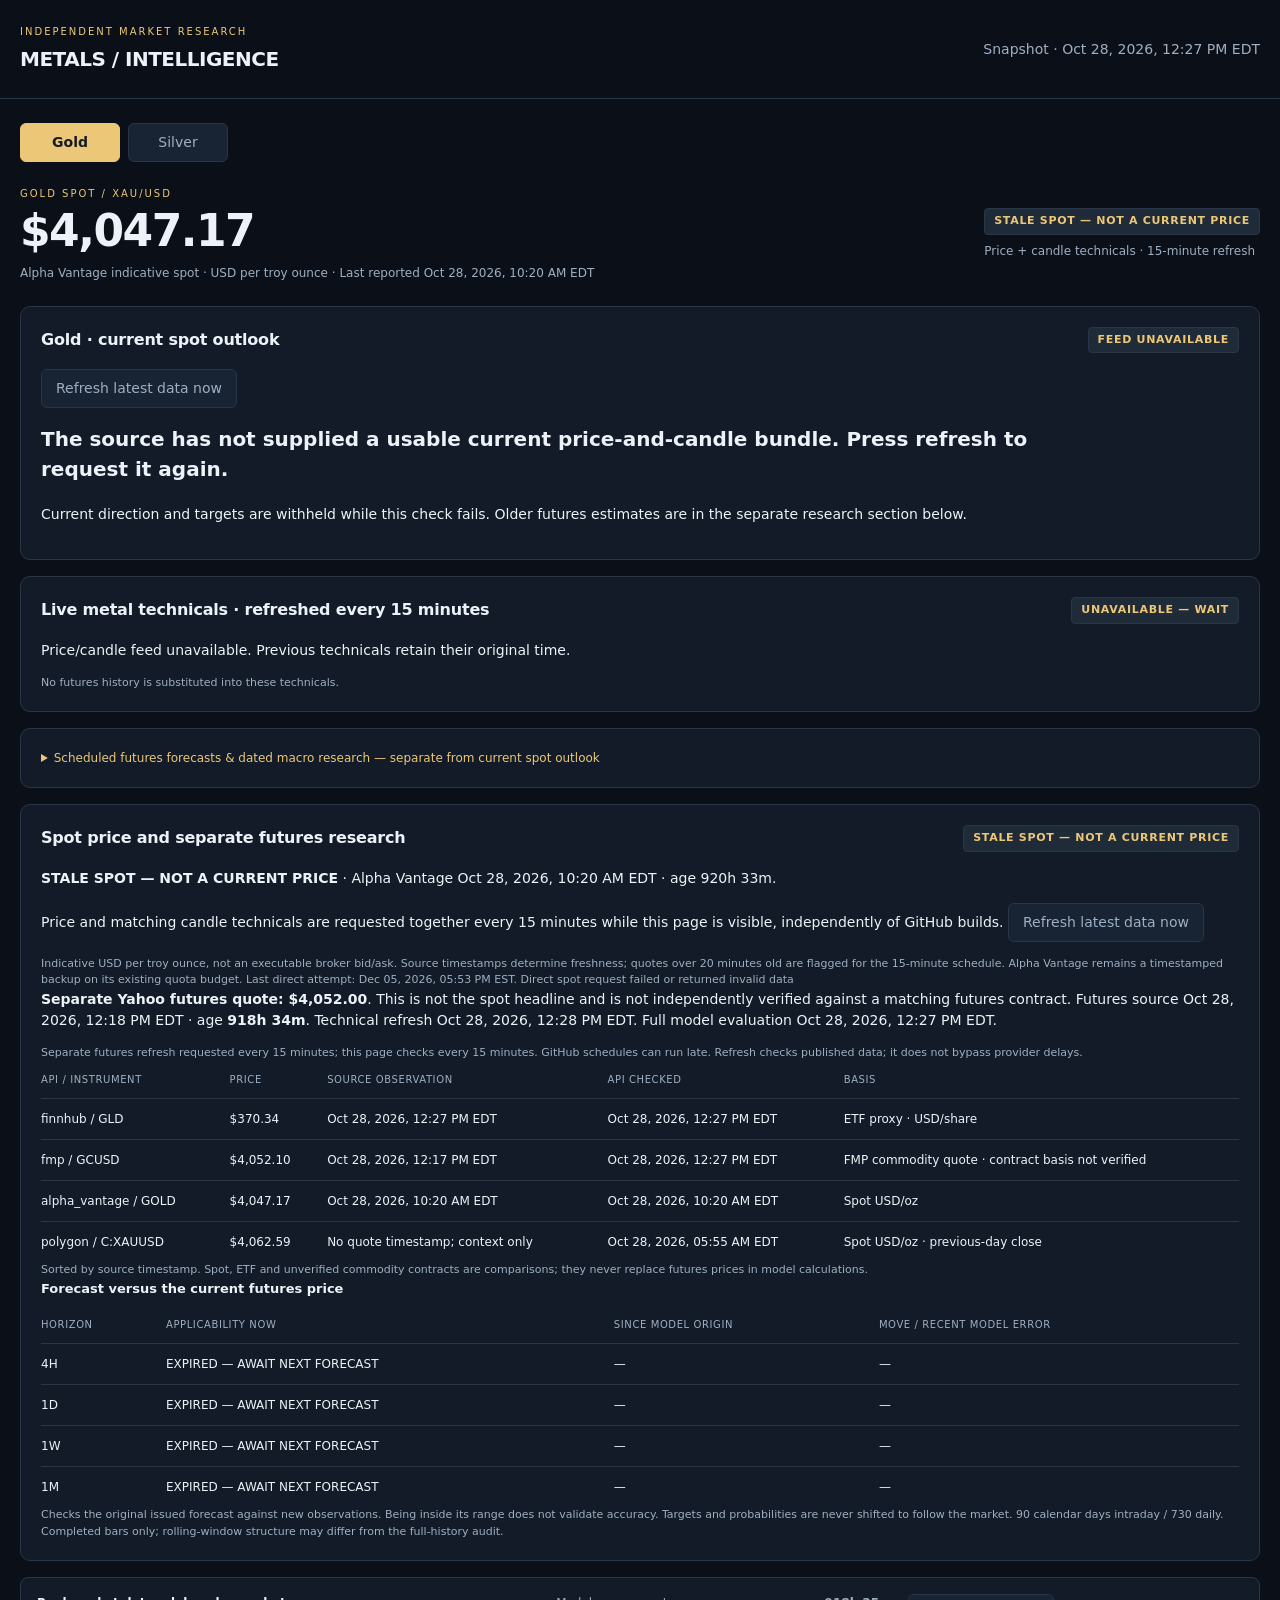
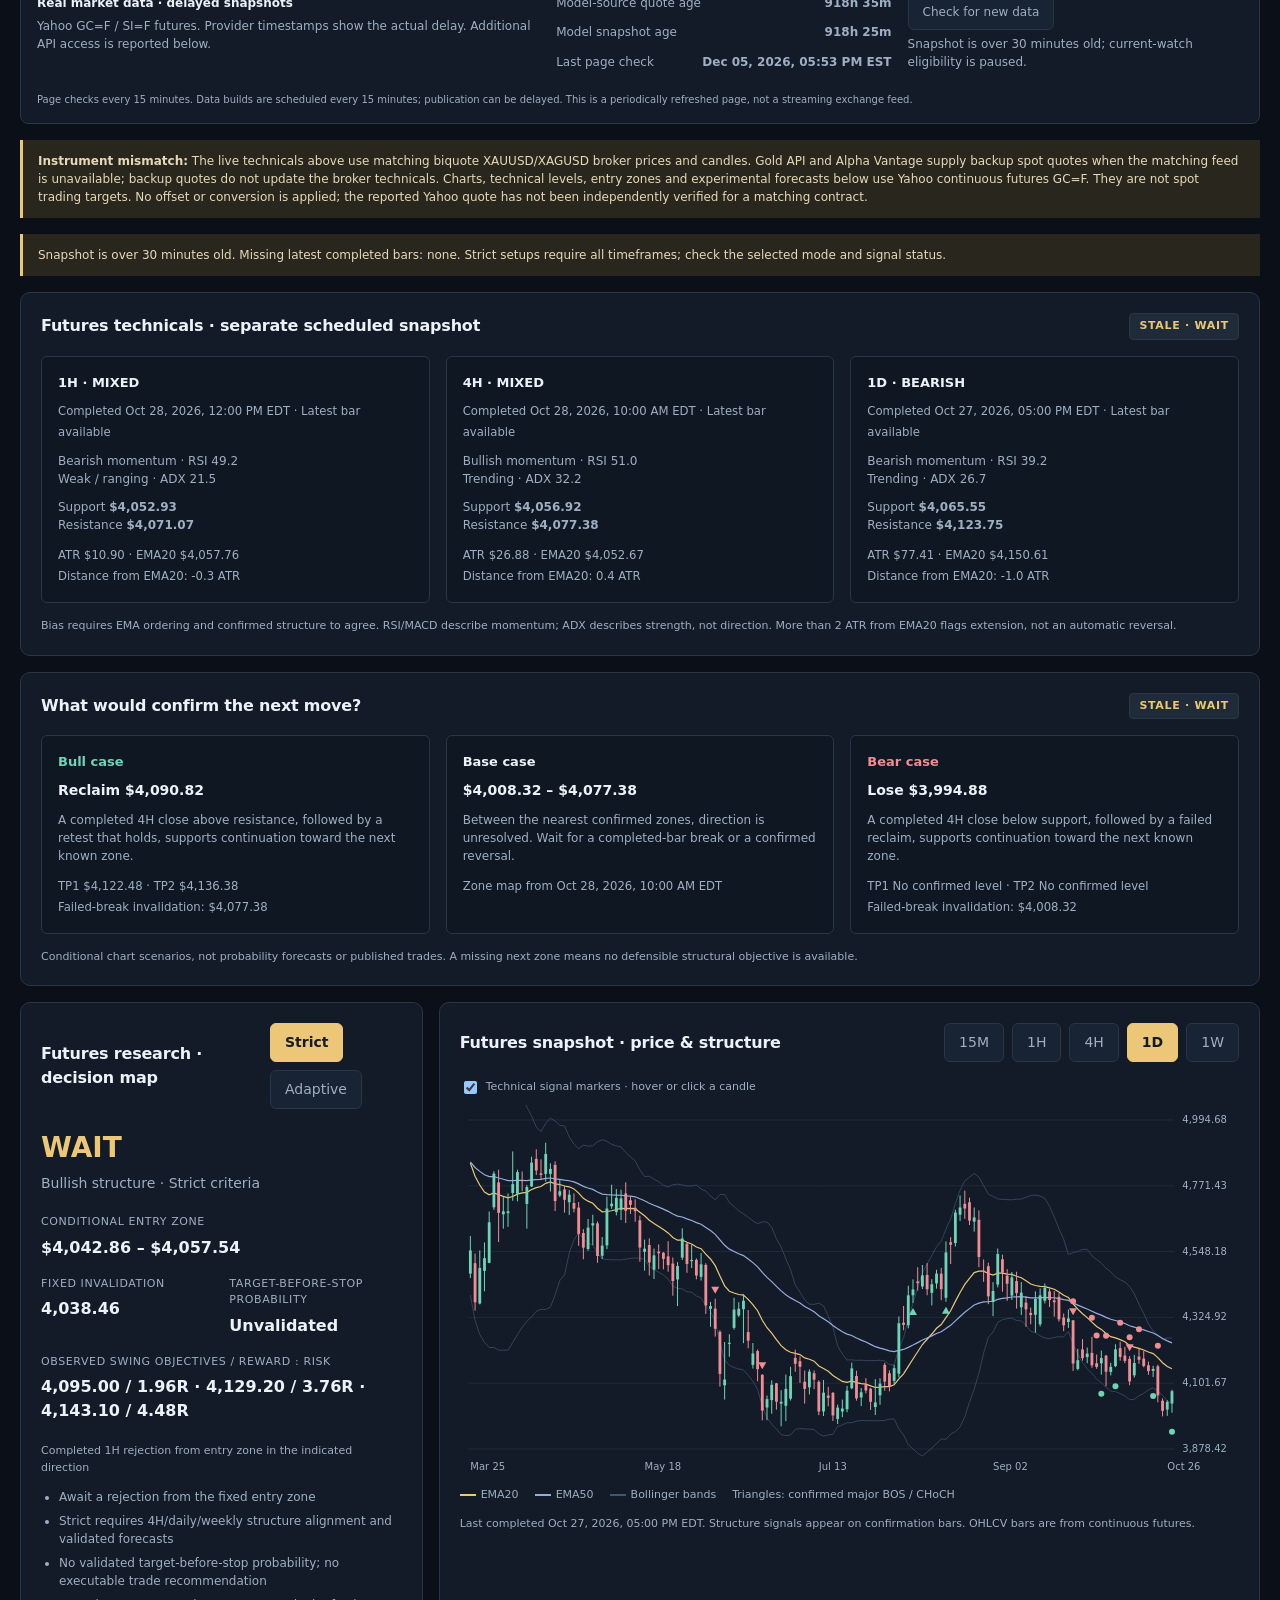
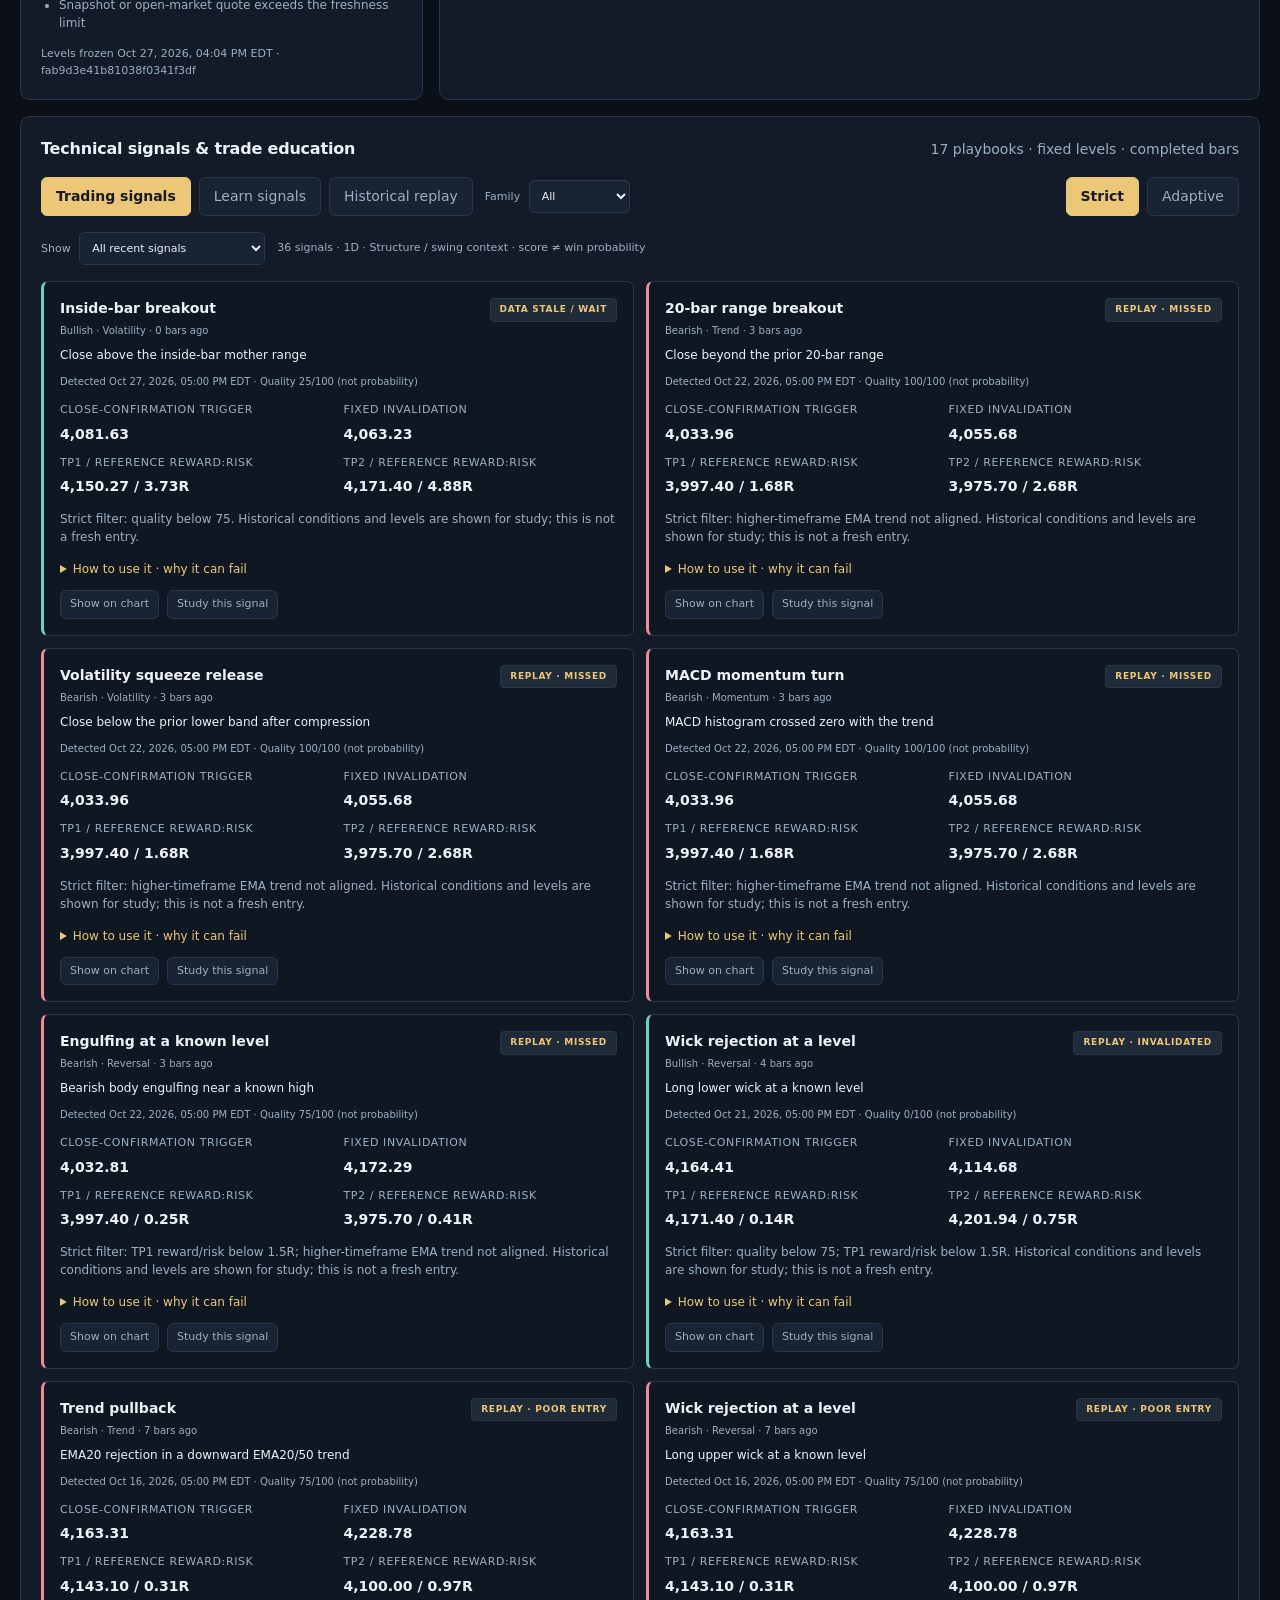
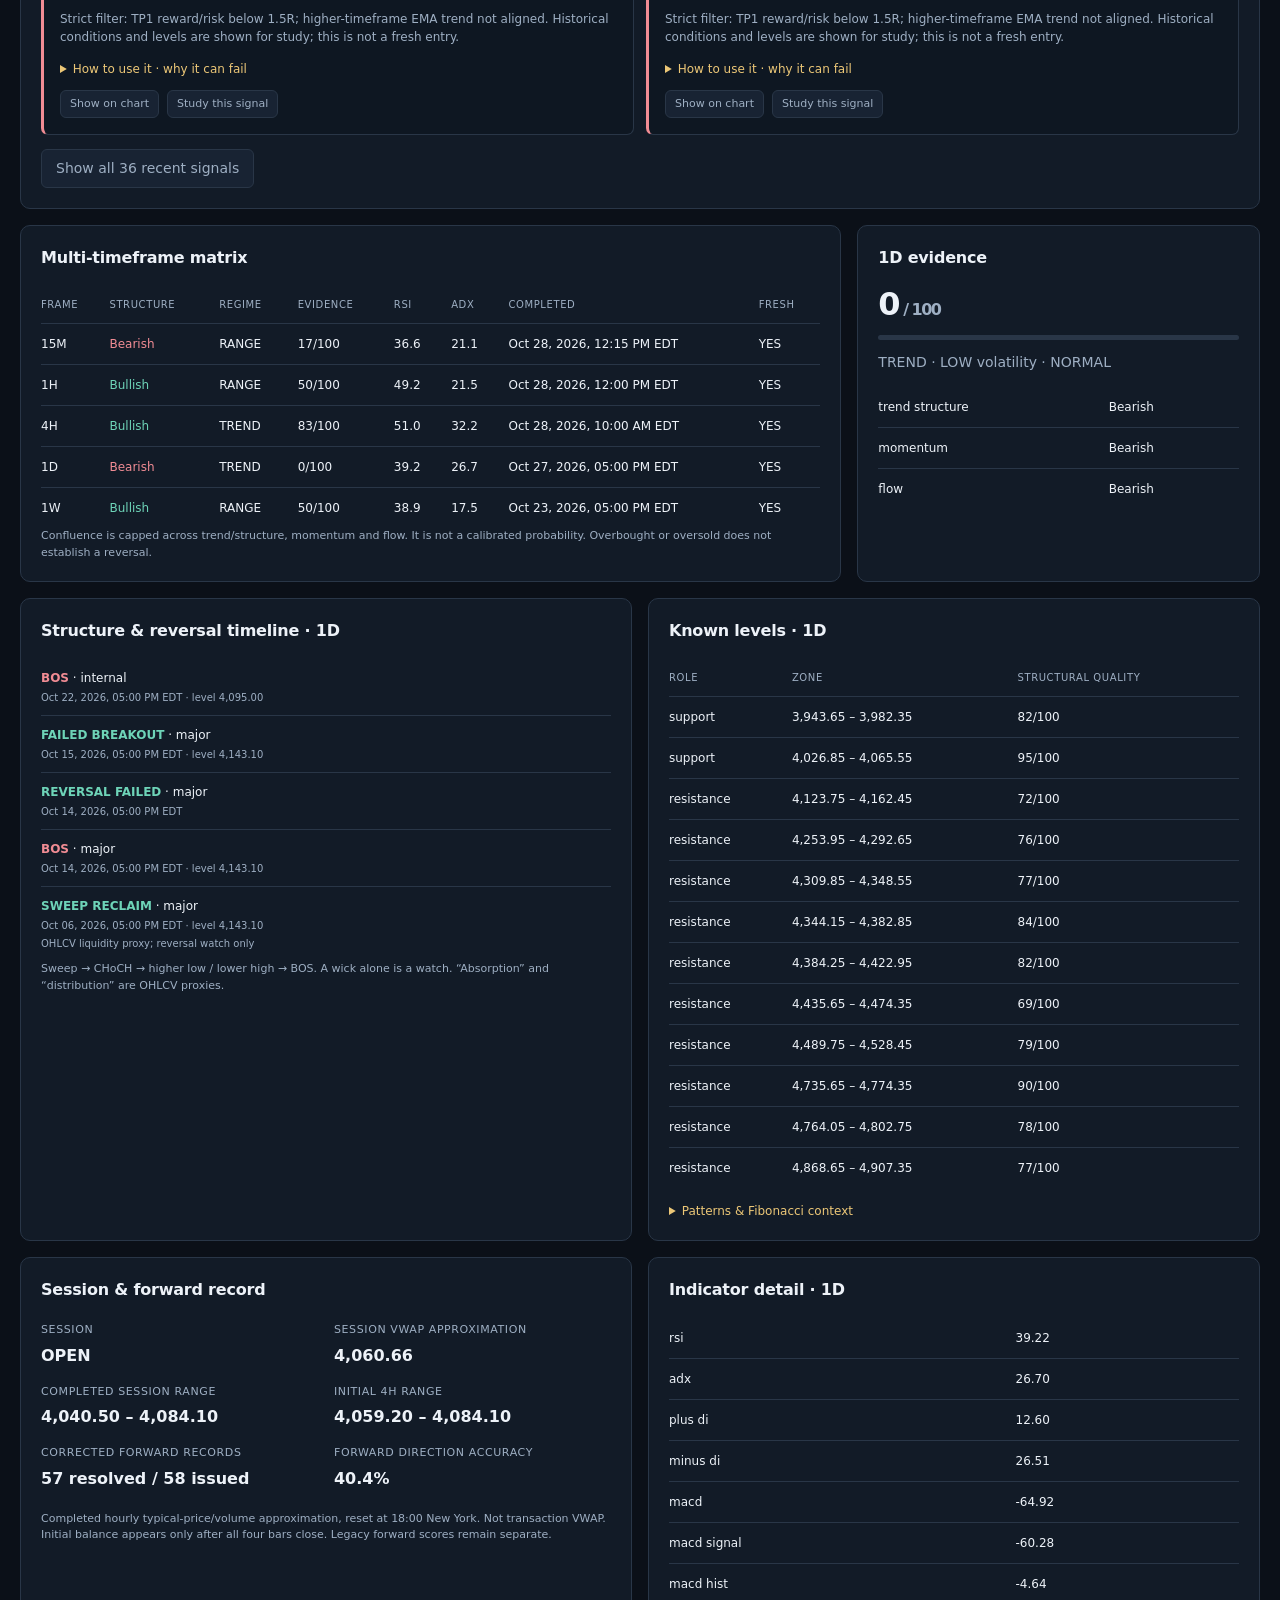
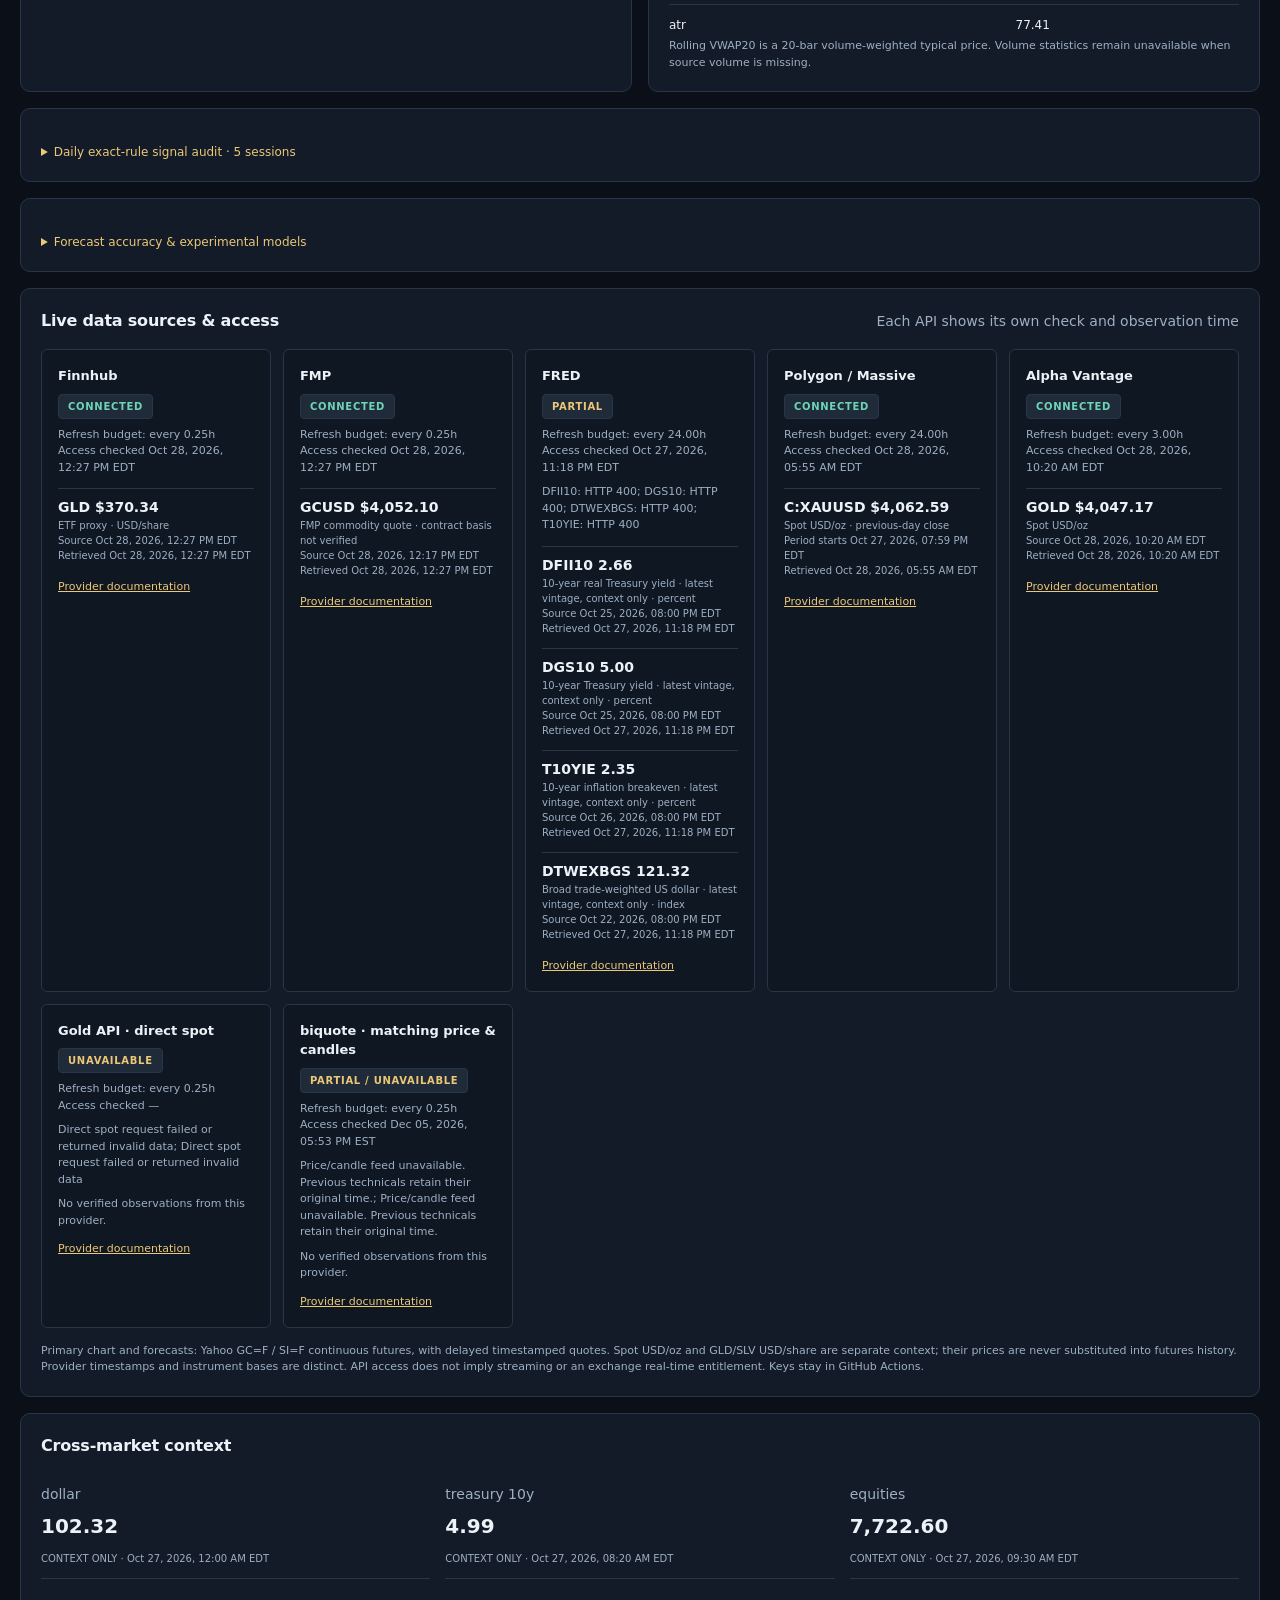
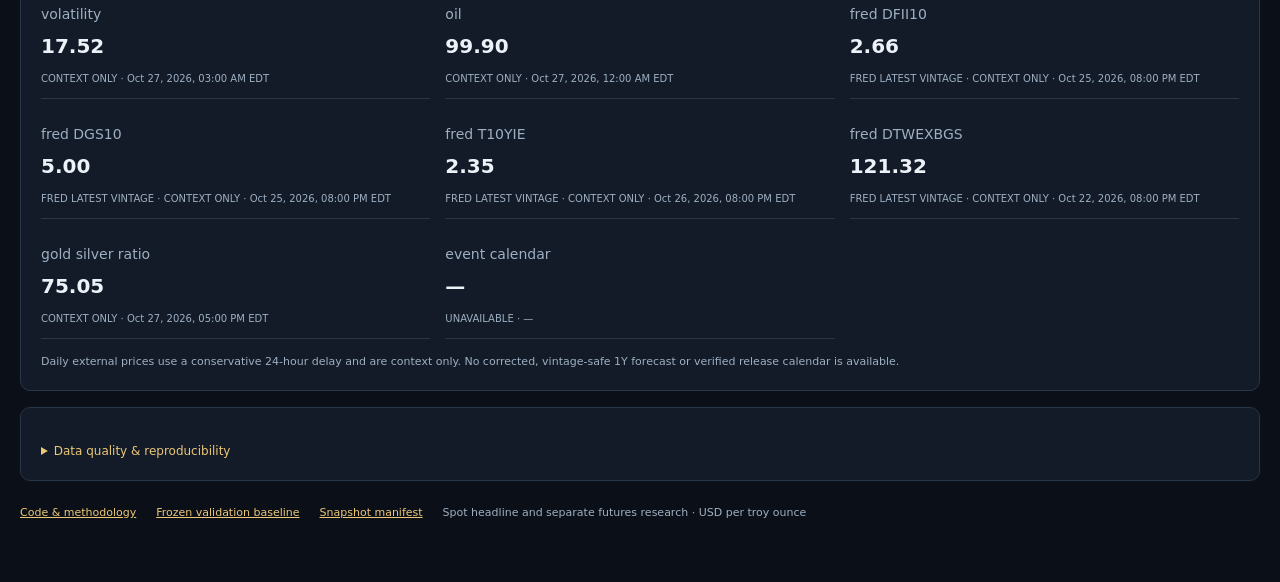
==== commit 27ce9c56: "Use current spot candles for the main outlook and allow immediate manual refresh" ====
--- a/index.html
+++ b/index.html
@@ -14,9 +14,10 @@
 <script src="assets/signals.js?v=2"></script>
 <script src="assets/evidence.js?v=9"></script>
 <script src="assets/outlook.js?v=1"></script>
-<script src="assets/feed.js?v=6"></script>
-<script src="assets/spot-technicals.js?v=2"></script>
-<script src="assets/live.js?v=3"></script>
+<script src="assets/feed.js?v=7"></script>
+<script src="assets/spot-technicals.js?v=3"></script>
+<script src="assets/live.js?v=4"></script>
+<script src="assets/current-outlook.js?v=1"></script>
 <script>
 'use strict';
 let data,asset='gold',mode='Strict',tf='1d';
@@ -41,7 +42,7 @@
 const indicators=['rsi','adx','plus_di','minus_di','macd','macd_signal','macd_hist','atr','stoch_k','stoch_d','mfi','cmf','relative_volume','rolling_vwap20','ema9','ema20','ema50','ema100','ema200','sma50','sma200','bb_upper','bb_lower','donchian_high','donchian_low'];
 $('#app').innerHTML=
 '<div class="topline"><div><div class="eyebrow">'+a.name+' SPOT / '+(asset==='gold'?'XAU/USD':'XAG/USD')+'</div><div class="price" data-testid="price">'+(displayQuote?'$'+n(displayQuote.price):'Unavailable')+'</div><div class="symbol" id="spot-price-basis">'+(displayQuote?escape(displayQuote.basis)+' · Last reported '+time(displayQuote.time):'No timestamped spot quote available')+'</div></div><div>'+'<span class="badge wait" id="spot-price-status">'+escape(spotStatus(displayQuote))+'</span>'+'<div class="symbol">Price + candle technicals · 15-minute refresh</div></div></div>'+
-technicalPanel()+outlookPanel(a,snapshotStale)+currentPanel()+feedPanel()+
+currentOutlookPanel()+technicalPanel()+'<details id="scheduled-research" class="panel" style="margin:16px 0"><summary>Scheduled futures forecasts & dated macro research — separate from current spot outlook</summary>'+outlookPanel(a,snapshotStale)+'</details>'+currentPanel()+feedPanel()+
 '<div class="notice"><strong>Instrument mismatch:</strong> The live technicals above use matching biquote XAUUSD/XAGUSD broker prices and candles. Gold API and Alpha Vantage supply backup spot quotes when the matching feed is unavailable; backup quotes do not update the broker technicals. Charts, technical levels, entry zones and experimental forecasts below use Yahoo continuous futures '+escape(a.symbol)+'. They are not spot trading targets. No offset or conversion is applied; the reported Yahoo quote has not been independently verified for a matching contract.</div>'+
 ((!a.fresh||snapshotStale)?'<div class="notice">'+(snapshotIsStale()?'Snapshot is over 30 minutes old. ':quoteIsStale()?'Quote or intraday bars are stale. ':'')+'Missing latest completed bars: '+escape(Object.entries(a.timeframes).filter(([t,d])=>!d.quality.latest_expected_bar_present).map(([t])=>t.toUpperCase()).join(', ')||'none')+'. Strict setups require all timeframes; check the selected mode and signal status.</div>':'')+
 '<div class="grid">'+technicalBrief(technical,technicalStale)+
